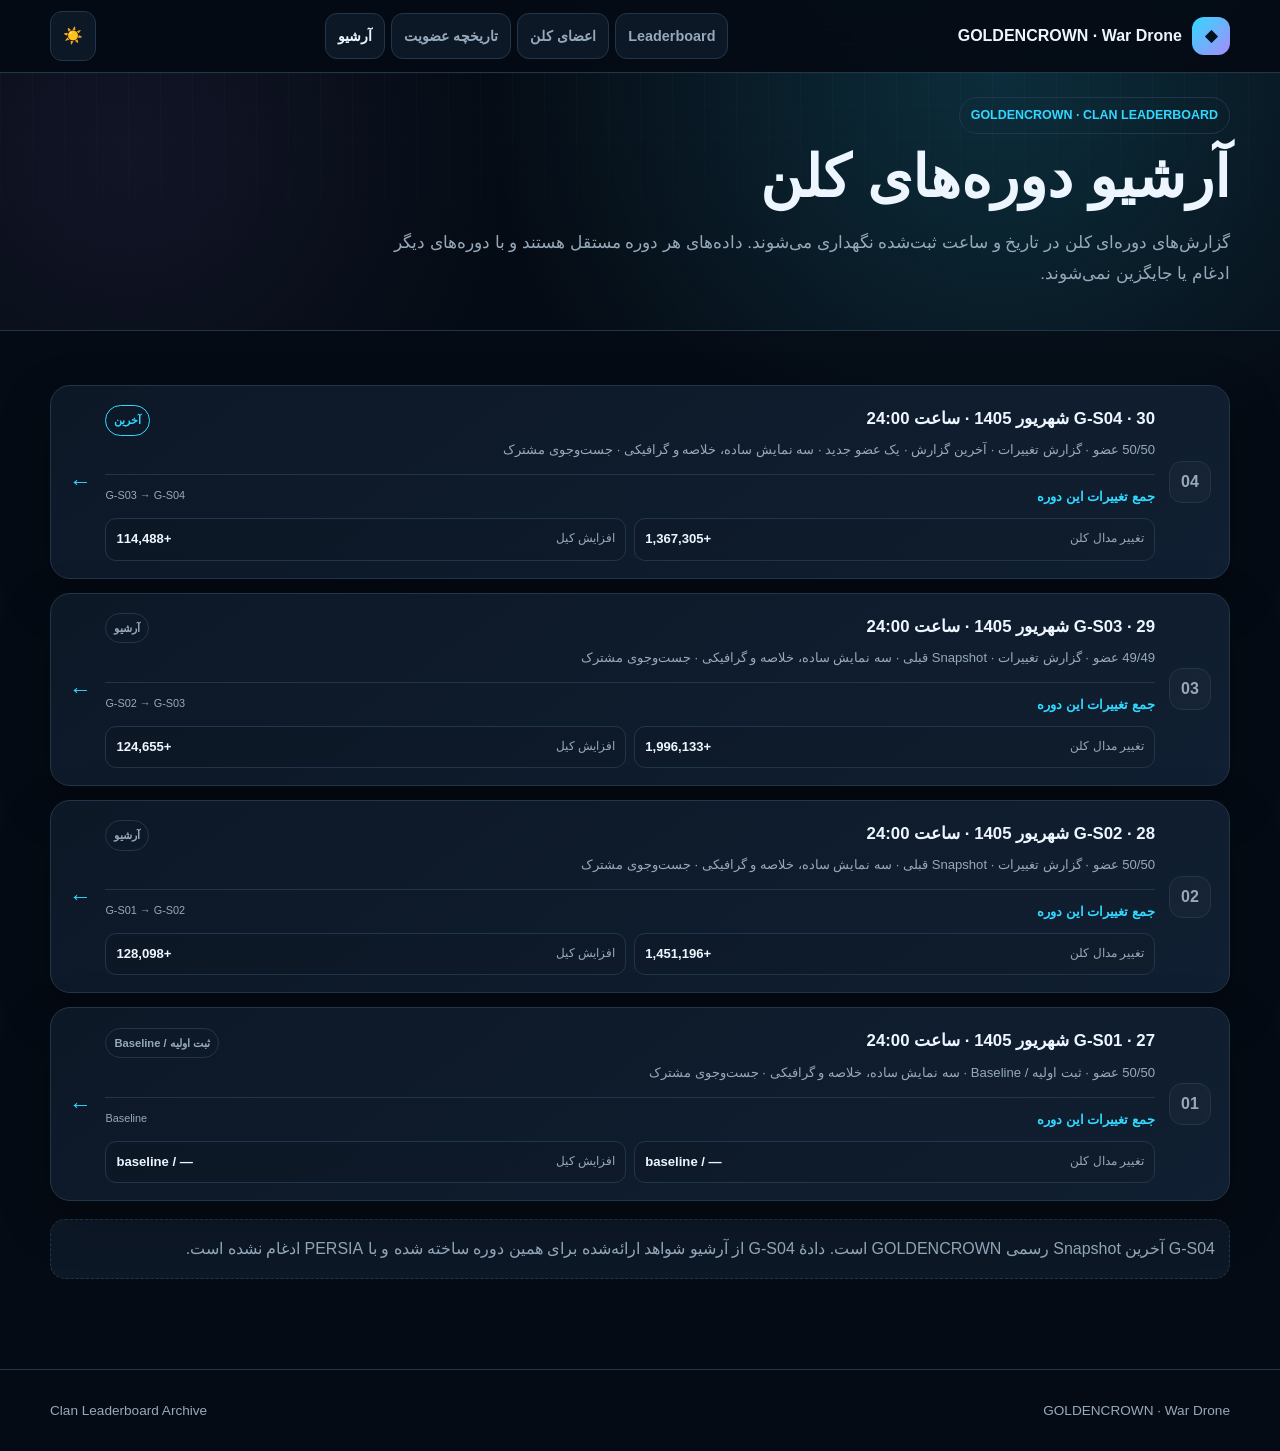
==== clan-leaderboard/archive.html @ f927ba44 "fix(golden): align archive terminology with PERSIA" ====
<!doctype html><html lang="fa" dir="rtl" data-theme="dark"><head><meta charset="utf-8"><meta name="viewport" content="width=device-width,initial-scale=1,viewport-fit=cover"><meta name="theme-color" content="#050b14"><title>GOLDENCROWN · Clan Leaderboard Archive</title><link rel="stylesheet" href="../assets/css/app.css"><link rel="stylesheet" href="../assets/css/site.css"><style>.archive{padding:34px 0 50px}.hero{padding:24px 0;border-bottom:1px solid var(--line)}.hero h1{font-size:clamp(2rem,6vw,3.6rem);margin:10px 0}.hero p{color:var(--muted);max-width:850px}.badge{display:inline-block;border:1px solid var(--line);border-radius:999px;padding:6px 11px;color:var(--cyan);font-size:.78rem;font-weight:900}.report-list{display:grid;gap:14px;margin-top:20px}.report{position:relative;display:grid;grid-template-columns:auto 1fr auto;gap:14px;align-items:center;overflow:hidden;text-decoration:none;color:var(--text);border:1px solid var(--line);border-radius:20px;padding:17px 18px;background:linear-gradient(145deg,var(--panel),var(--panel2));box-shadow:var(--shadow)}.report-index{display:grid;place-items:center;min-width:42px;height:42px;border-radius:13px;border:1px solid var(--line);background:rgba(255,255,255,.025);color:var(--muted);font-weight:900}.report-main{min-width:0}.report-heading{display:flex;align-items:center;justify-content:space-between;gap:10px}.report h2{font-size:1.05rem;margin:0 0 4px}.report p{margin:0;color:var(--muted);font-size:.82rem}.report-status{border:1px solid var(--line);border-radius:999px;padding:4px 8px;color:var(--muted);font-size:.7rem;font-weight:800}.report:first-child .report-status{color:var(--cyan);border-color:var(--cyan)}.report-aggregate{display:grid;grid-template-columns:1fr 1fr;gap:8px;margin-top:12px;padding-top:10px;border-top:1px solid var(--line)}.aggregate-heading{grid-column:1/-1;display:flex;justify-content:space-between;gap:8px}.aggregate-heading strong{color:var(--cyan);font-size:.84rem}.aggregate-heading span{color:var(--muted);font-size:.68rem}.aggregate-item{display:flex;justify-content:space-between;gap:10px;border:1px solid var(--line);border-radius:11px;padding:8px 10px;background:rgba(0,0,0,.08)}.aggregate-item span{color:var(--muted);font-size:.75rem}.aggregate-item b{font-size:.82rem}.arrow{font-size:1.4rem;color:var(--cyan)}.note{margin-top:18px;padding:14px;border:1px dashed var(--line);border-radius:15px;color:var(--muted);background:var(--panel)}@media(max-width:620px){.shell{width:min(94vw,620px)}.report{grid-template-columns:auto 1fr;gap:10px;padding:15px}.report-heading{display:block}.report-status{display:inline-block;margin-top:5px}.report-aggregate{grid-template-columns:1fr}.arrow{display:none}}</style></head><body><header class="topbar"><div class="shell"><a class="brand" href="../index.html"><span class="brand-mark">◆</span><span><b>GOLDENCROWN</b> · War Drone</span></a><nav class="nav"><a class="btn" href="index.html">Leaderboard</a><a class="btn" href="players.html">اعضای کلن</a><a class="btn" href="member-history.html">تاریخچه عضویت</a><a class="btn active" href="archive.html">آرشیو</a></nav><button class="theme-toggle" data-theme-toggle>☀️</button></div></header><main><section class="hero"><div class="shell"><span class="badge">GOLDENCROWN · CLAN LEADERBOARD</span><h1>آرشیو دوره‌های کلن</h1><p>گزارش‌های دوره‌ای کلن در تاریخ و ساعت ثبت‌شده نگهداری می‌شوند. داده‌های هر دوره مستقل هستند و با دوره‌های دیگر ادغام یا جایگزین نمی‌شوند.</p></div></section><section class="archive"><div class="shell"><div class="report-list"><a class="report" href="index.html?snapshot=G-S04&mode=simple" aria-label="G-S04 — 30 شهریور 1405 24:00"><span class="report-index" aria-hidden="true">04</span><div class="report-main"><div class="report-heading"><h2>G-S04 · 30 شهریور 1405 · ساعت 24:00</h2><span class="report-status">آخرین</span></div><p>50/50 عضو · گزارش تغییرات · آخرین گزارش · یک عضو جدید · سه نمایش ساده، خلاصه و گرافیکی · جست‌وجوی مشترک</p><div class="report-aggregate"><div class="aggregate-heading"><strong>جمع تغییرات این دوره</strong><span>G-S03 → G-S04</span></div><div class="aggregate-item"><span>تغییر مدال کلن</span><b>+1,367,305</b></div><div class="aggregate-item"><span>افزایش کیل</span><b>+114,488</b></div></div></div><span class="arrow" aria-hidden="true">←</span></a><a class="report" href="index.html?snapshot=G-S03&mode=simple" aria-label="G-S03 — 29 شهریور 1405 24:00"><span class="report-index" aria-hidden="true">03</span><div class="report-main"><div class="report-heading"><h2>G-S03 · 29 شهریور 1405 · ساعت 24:00</h2><span class="report-status">آرشیو</span></div><p>49/49 عضو · گزارش تغییرات · Snapshot قبلی · سه نمایش ساده، خلاصه و گرافیکی · جست‌وجوی مشترک</p><div class="report-aggregate"><div class="aggregate-heading"><strong>جمع تغییرات این دوره</strong><span>G-S02 → G-S03</span></div><div class="aggregate-item"><span>تغییر مدال کلن</span><b>+1,996,133</b></div><div class="aggregate-item"><span>افزایش کیل</span><b>+124,655</b></div></div></div><span class="arrow" aria-hidden="true">←</span></a><a class="report" href="index.html?snapshot=G-S02&mode=simple" aria-label="G-S02 — 28 شهریور 1405 24:00"><span class="report-index" aria-hidden="true">02</span><div class="report-main"><div class="report-heading"><h2>G-S02 · 28 شهریور 1405 · ساعت 24:00</h2><span class="report-status">آرشیو</span></div><p>50/50 عضو · گزارش تغییرات · Snapshot قبلی · سه نمایش ساده، خلاصه و گرافیکی · جست‌وجوی مشترک</p><div class="report-aggregate"><div class="aggregate-heading"><strong>جمع تغییرات این دوره</strong><span>G-S01 → G-S02</span></div><div class="aggregate-item"><span>تغییر مدال کلن</span><b>+1,451,196</b></div><div class="aggregate-item"><span>افزایش کیل</span><b>+128,098</b></div></div></div><span class="arrow" aria-hidden="true">←</span></a><a class="report" href="index.html?snapshot=G-S01&mode=simple" aria-label="G-S01 — 27 شهریور 1405 24:00"><span class="report-index" aria-hidden="true">01</span><div class="report-main"><div class="report-heading"><h2>G-S01 · 27 شهریور 1405 · ساعت 24:00</h2><span class="report-status">ثبت اولیه / Baseline</span></div><p>50/50 عضو · ثبت اولیه / Baseline · سه نمایش ساده، خلاصه و گرافیکی · جست‌وجوی مشترک</p><div class="report-aggregate"><div class="aggregate-heading"><strong>جمع تغییرات این دوره</strong><span>Baseline</span></div><div class="aggregate-item"><span>تغییر مدال کلن</span><b>— / baseline</b></div><div class="aggregate-item"><span>افزایش کیل</span><b>— / baseline</b></div></div></div><span class="arrow" aria-hidden="true">←</span></a></div><div class="note">G-S04 آخرین Snapshot رسمی GOLDENCROWN است. دادهٔ G-S04 از آرشیو شواهد ارائه‌شده برای همین دوره ساخته شده و با PERSIA ادغام نشده است.</div></div></section></main><footer class="footer"><div class="shell"><span>GOLDENCROWN · War Drone</span><span>Clan Leaderboard Archive</span></div></footer><script src="../assets/js/app.js"></script></body></html>
---- assets/css/app.css ----
:root{--bg:#050b14;--bg2:#071321;--panel:#0b1929;--panel2:#0f2237;--text:#f4f8fc;--muted:#91a8be;--line:#25425f;--cyan:#31d8ff;--cyan2:#0fa4ce;--gold:#ffc95a;--red:#ff6872;--green:#55dca2;--violet:#9e8cff;--shadow:0 18px 55px rgba(0,0,0,.28);--radius:22px;--radius-sm:14px}html[data-theme="light"]{--bg:#f4f7fb;--bg2:#edf3f8;--panel:#fff;--panel2:#f0f5fa;--text:#13253a;--muted:#60778d;--line:#d4e1ec;--cyan:#007fa8;--cyan2:#006a8d;--gold:#9a6a00;--red:#c73f4d;--green:#157553;--violet:#6951b9;--shadow:0 14px 35px rgba(31,52,73,.11)}*{box-sizing:border-box}html{scroll-behavior:smooth}body{margin:0;background:linear-gradient(180deg,var(--bg),var(--bg2));color:var(--text);font-family:Tahoma,"Segoe UI",Arial,sans-serif;line-height:1.8;min-height:100vh}button,input,select{font:inherit}.shell{width:min(1220px,92vw);margin-inline:auto}.hero{position:relative;overflow:hidden;padding:30px 0 42px;border-bottom:1px solid var(--line);background:radial-gradient(circle at 78% 0%,rgba(49,216,255,.17),transparent 32rem),radial-gradient(circle at 10% 30%,rgba(158,140,255,.08),transparent 24rem),var(--bg)}.hero::after{content:"";position:absolute;inset:0;pointer-events:none;background:linear-gradient(90deg,rgba(255,255,255,.018) 1px,transparent 1px),linear-gradient(rgba(255,255,255,.014) 1px,transparent 1px);background-size:32px 32px;mask-image:linear-gradient(to bottom,#000,transparent)}.topbar,.hero-grid,.nav,.finder-heading,.range-note,footer .shell{display:flex;align-items:center;justify-content:space-between;gap:16px}.topbar{position:relative;z-index:2}.identity{display:flex;align-items:center;gap:10px;font-size:.82rem;color:var(--muted)}.identity strong{font-size:1.15rem;color:var(--cyan);letter-spacing:.06em}.shield{display:grid;place-items:center;width:30px;height:30px;border-radius:9px;background:linear-gradient(135deg,var(--cyan),var(--violet));color:#00111b}.icon-button{border:1px solid var(--line);background:rgba(255,255,255,.04);color:var(--text);width:44px;height:44px;border-radius:50%;cursor:pointer}.hero-grid{position:relative;z-index:2;align-items:end;margin-top:30px}.hero-grid>div{max-width:760px}.kicker{display:inline-block;color:var(--cyan);font-weight:800;font-size:.78rem;letter-spacing:.04em}.hero h1{font-size:clamp(2.5rem,7vw,5.4rem);line-height:1.06;margin:8px 0 14px}.hero h1 span{color:var(--cyan)}.hero-text{font-size:1.05rem;color:var(--muted);max-width:760px}.hero-actions{display:flex;gap:10px;flex-wrap:wrap;margin-top:22px}.hero-actions a{text-decoration:none;padding:11px 16px;border-radius:13px;font-weight:800}.primary{background:linear-gradient(135deg,var(--cyan),#54f0c2);color:#00111b}.secondary{border:1px solid var(--line);background:rgba(255,255,255,.04)}.hero-panel{width:min(360px,100%);padding:18px;border:1px solid var(--line);border-radius:var(--radius);background:linear-gradient(180deg,rgba(15,34,55,.86),rgba(8,23,39,.88));box-shadow:var(--shadow);backdrop-filter:blur(10px)}html[data-theme="light"] .hero-panel{background:rgba(255,255,255,.88)}.hero-panel>div{display:flex;justify-content:space-between;gap:12px;padding:7px 0;border-bottom:1px dashed var(--line)}.hero-panel span,.hero-panel p{color:var(--muted);font-size:.82rem}.hero-panel p{margin:12px 0 0}.nav-wrap{position:sticky;top:0;z-index:50;border-bottom:1px solid var(--line);background:color-mix(in srgb,var(--bg) 88%,transparent);backdrop-filter:blur(16px)}.nav{justify-content:flex-start;overflow:auto;padding:9px 0}.nav a{text-decoration:none;color:var(--muted);white-space:nowrap;padding:4px 7px}.nav a:hover{color:var(--cyan)}.section{padding:42px 0}.section-title span{color:var(--cyan);font-size:.8rem;font-weight:800}.section-title h2,.finder-heading h2,.method-grid h2{font-size:clamp(1.7rem,4vw,2.4rem);line-height:1.25;margin:4px 0 18px}.section-lead{color:var(--muted);max-width:850px}.strategy-grid{display:grid;grid-template-columns:repeat(4,1fr);gap:13px}.strategy-card{border:1px solid var(--line);background:linear-gradient(180deg,var(--panel),var(--panel2));border-radius:var(--radius);padding:17px;box-shadow:var(--shadow);min-height:190px}.strategy-card h3{margin:5px 0}.strategy-card p{margin:0;color:var(--muted);font-size:.9rem}.strategy-icon{font-size:1.45rem}.strategy-card.cash{border-top:2px solid var(--gold)}.strategy-card.clan{border-top:2px solid var(--cyan)}.strategy-card.kills{border-top:2px solid var(--red)}.strategy-card.danger{border-top:2px solid var(--violet)}.finder-section{padding-top:20px}.finder-panel{border:1px solid var(--line);border-radius:28px;padding:22px;background:linear-gradient(180deg,var(--panel),color-mix(in srgb,var(--panel2) 80%,var(--bg)));box-shadow:var(--shadow)}.finder-heading{align-items:flex-start}.finder-heading h2{margin-bottom:4px}.finder-heading p{margin:0;color:var(--muted);font-size:.9rem}.result-count{flex:0 0 auto;border:1px solid var(--line);border-radius:999px;padding:7px 12px;color:var(--cyan);font-weight:800;font-size:.84rem}.goal-filters,.hard-filters{display:flex;gap:8px;flex-wrap:wrap;margin-top:18px}.goal,.toggle{border:1px solid var(--line);background:var(--panel2);color:var(--text);border-radius:999px;padding:9px 13px;cursor:pointer;transition:.18s}.goal:hover,.toggle:hover{transform:translateY(-1px);border-color:color-mix(in srgb,var(--cyan) 60%,var(--line))}.goal.active{background:linear-gradient(135deg,color-mix(in srgb,var(--cyan) 22%,var(--panel2)),color-mix(in srgb,var(--violet) 12%,var(--panel2)));border-color:var(--cyan)}.toggle.active{border-color:var(--gold);color:var(--gold)}.controls-grid{display:grid;grid-template-columns:.65fr .65fr 1.8fr 1.2fr;gap:10px;margin-top:17px}.control{display:grid;gap:6px;color:var(--muted);font-size:.82rem}.control input,.control select{width:100%;height:47px;border:1px solid var(--line);border-radius:12px;background:var(--bg2);color:var(--text);padding:0 12px;outline:none}.range-note{margin-top:14px;padding-top:14px;border-top:1px dashed var(--line);color:var(--muted);font-size:.85rem}.range-note button{border:0;background:transparent;color:var(--cyan);font-weight:800;cursor:pointer}.stage-grid{display:grid;grid-template-columns:repeat(2,minmax(0,1fr));gap:15px;margin-top:16px}.stage-card{position:relative;overflow:hidden;border:1px solid var(--line);border-radius:24px;padding:18px;background:linear-gradient(180deg,var(--panel),var(--panel2));box-shadow:var(--shadow)}.stage-watermark{position:absolute;left:15px;top:7px;font-size:clamp(4.5rem,9vw,7.2rem);font-weight:900;line-height:1;color:rgba(49,216,255,.12);letter-spacing:-.08em;pointer-events:none}.stage-card-head{position:relative;display:flex;justify-content:space-between;gap:12px;align-items:flex-start;padding-left:95px;min-height:74px}.stage-card-head .stage-label{color:var(--cyan);font-size:.72rem;font-weight:900}.stage-card h3{font-size:1.38rem;margin:2px 0}.tags{display:flex;justify-content:flex-end;gap:5px;flex-wrap:wrap}.tag{font-size:.68rem;padding:3px 7px;border-radius:999px;border:1px solid var(--line);color:var(--muted)}.tag.hot{color:var(--gold)}.tag.danger{color:var(--red)}.score-grid{display:grid;grid-template-columns:repeat(3,1fr);gap:8px;margin-top:11px}.score{border:1px solid var(--line);border-radius:13px;padding:9px;background:rgba(255,255,255,.025)}.score span,.score small{display:block;color:var(--muted);font-size:.72rem}.score b{display:block;color:var(--gold);font-size:.91rem;margin:2px 0}.intel{display:grid;gap:7px;margin-top:11px}.intel-row{padding:9px 10px;border-right:3px solid var(--cyan);border-radius:9px;background:rgba(49,216,255,.035);font-size:.84rem}.intel-row b{color:var(--cyan)}.video-box{display:grid;grid-template-columns:145px 1fr;gap:11px;align-items:center;margin-top:13px;padding-top:13px;border-top:1px dashed var(--line)}.video-thumb{position:relative}.video-thumb img{display:block;width:100%;aspect-ratio:16/9;object-fit:cover;border-radius:11px;background:#09111b}.youtube-mark{display:inline-grid;place-items:center;width:42px;height:29px;border-radius:8px;background:#ff0033}.youtube-mark span{width:0;height:0;border-top:6px solid transparent;border-bottom:6px solid transparent;border-left:10px solid #fff}.video-thumb .youtube-mark{position:absolute;inset:50% auto auto 50%;transform:translate(-50%,-50%)}.video-link{display:inline-flex;align-items:center;gap:7px;margin-top:7px;padding:7px 10px;border-radius:9px;background:#ff0033;color:white;text-decoration:none;font-weight:800;font-size:.78rem}.special-links{display:flex;gap:7px;flex-wrap:wrap;margin-top:8px}.special-links a{font-size:.72rem;color:var(--cyan);text-decoration:none}.rank-reason{margin-top:10px;color:var(--muted);font-size:.76rem}.empty-state{text-align:center;padding:40px 15px;color:var(--muted)}.academy-section{border-top:1px solid var(--line);background:radial-gradient(circle at 15% 15%,rgba(255,201,90,.06),transparent 28rem)}.academy-grid{display:grid;grid-template-columns:repeat(2,minmax(0,1fr));gap:14px}.lesson{position:relative;border:1px solid var(--line);border-radius:22px;padding:20px;background:linear-gradient(180deg,var(--panel),var(--panel2));box-shadow:var(--shadow);overflow:hidden}.lesson.featured{border-color:color-mix(in srgb,var(--gold) 45%,var(--line))}.lesson-no{position:absolute;left:14px;top:4px;font-size:3.6rem;font-weight:900;line-height:1;color:rgba(49,216,255,.09)}.lesson h3{margin:0 0 8px;font-size:1.25rem}.lesson p{margin:6px 0;color:var(--muted)}.lesson ul{color:var(--muted);padding-right:20px}.tip{border-right:3px solid var(--gold);padding:7px 10px;background:rgba(255,201,90,.05);border-radius:8px}.mini-stats{display:flex;gap:8px;flex-wrap:wrap;margin:12px 0}.mini-stats>*{border:1px solid var(--line);border-radius:999px;padding:5px 9px;font-size:.78rem}.cards-section{border-top:1px solid var(--line)}.card-grid{display:grid;grid-template-columns:repeat(3,minmax(0,1fr));gap:12px;margin-top:18px}.card-intel{border:1px solid var(--line);border-radius:20px;padding:16px;background:linear-gradient(180deg,var(--panel),var(--panel2));box-shadow:var(--shadow)}.card-top{display:flex;justify-content:space-between;gap:8px;color:var(--muted);font-size:.7rem}.card-top b{color:var(--violet)}.card-intel h3{margin:7px 0 5px}.card-intel p{color:var(--muted);font-size:.86rem}.card-intel dl{margin:12px 0 0;display:grid;gap:7px}.card-intel dl div{border-top:1px dashed var(--line);padding-top:6px}.card-intel dt{color:var(--cyan);font-size:.7rem;font-weight:800}.card-intel dd{margin:0;color:var(--muted);font-size:.78rem}.video-note{display:flex;align-items:center;gap:14px;border:1px solid var(--line);border-radius:var(--radius);background:var(--panel);padding:17px}.video-note p{margin:0;color:var(--muted)}.method-section{border-top:1px solid var(--line);background:rgba(0,0,0,.08)}.method-grid{display:grid;grid-template-columns:1.5fr .8fr;gap:18px;align-items:center}.method-grid p{color:var(--muted)}.legend-card{display:grid;gap:7px;border:1px solid var(--line);border-radius:var(--radius);background:var(--panel);padding:16px}.legend-card>div{display:flex;justify-content:space-between;gap:12px;padding:6px 0;border-bottom:1px dashed var(--line)}.legend-card b{color:var(--gold)}.legend-card span{color:var(--muted)}footer{border-top:1px solid var(--line);padding:25px 0 42px;color:var(--muted);font-size:.82rem}footer .shell{flex-wrap:wrap}@media(max-width:980px){.strategy-grid{grid-template-columns:1fr 1fr}.controls-grid{grid-template-columns:1fr 1fr}.search-control{grid-column:span 2}.stage-grid{grid-template-columns:1fr}.card-grid{grid-template-columns:1fr 1fr}.hero-grid{align-items:stretch}.hero-panel{width:330px}.method-grid{grid-template-columns:1fr}}@media(max-width:720px){.shell{width:min(94vw,620px)}.hero{padding-top:20px}.identity>span:last-child{display:none}.hero-grid{display:grid;grid-template-columns:1fr}.hero-panel{width:100%}.strategy-grid,.academy-grid,.card-grid{grid-template-columns:1fr}.finder-panel{padding:15px}.finder-heading{display:grid}.goal-filters .goal,.hard-filters .toggle{flex:1 1 43%}.controls-grid{grid-template-columns:1fr 1fr}.search-control{grid-column:1/-1}.control:last-child{grid-column:1/-1}.stage-card{padding:14px}.stage-watermark{font-size:5.5rem}.stage-card-head{padding-left:83px}.score-grid{grid-template-columns:1fr 1fr}.video-box{grid-template-columns:112px 1fr}.nav{gap:7px}.section{padding:32px 0}}@media(max-width:430px){.goal-filters .goal,.hard-filters .toggle{flex:1 1 100%}.controls-grid{grid-template-columns:1fr}.search-control,.control:last-child{grid-column:auto}.score-grid{grid-template-columns:1fr}.video-box{grid-template-columns:1fr}.video-thumb{max-width:230px}.stage-card-head{min-height:86px}.stage-watermark{font-size:5rem}.hero h1{font-size:2.65rem}}
---- assets/css/site.css ----
:root{--bg:#050b14;--bg2:#091321;--panel:#0d1827;--panel2:#101f31;--text:#edf6ff;--muted:#96a9bb;--line:#21364a;--cyan:#31d8ff;--violet:#a78bfa;--gold:#ffc95a;--green:#55dca2;--danger:#ff7d89;--shadow:0 18px 50px rgba(0,0,0,.25);--radius:22px}html[data-theme="light"]{--bg:#f4f7fb;--bg2:#eaf0f7;--panel:#ffffff;--panel2:#f7f9fc;--text:#152235;--muted:#5f6f82;--line:#d5dfeb;--cyan:#007eaa;--violet:#6d47c7;--gold:#9b6500;--green:#147a55;--danger:#b53846;--shadow:0 14px 40px rgba(38,57,77,.10)}*{box-sizing:border-box}html{scroll-behavior:smooth}body{margin:0;background:radial-gradient(circle at 80% -10%,rgba(49,216,255,.11),transparent 32%),var(--bg);color:var(--text);font-family:Tahoma,Arial,sans-serif;line-height:1.85}html[data-theme="light"] body{background:radial-gradient(circle at 80% -10%,rgba(0,126,170,.10),transparent 34%),linear-gradient(180deg,#f9fbfd 0,var(--bg) 42%,var(--bg2) 100%)}.shell{width:min(1180px,calc(100% - 32px));margin:auto}.topbar{position:sticky;top:0;z-index:50;background:color-mix(in srgb,var(--bg) 88%,transparent);backdrop-filter:blur(18px);border-bottom:1px solid var(--line)}.topbar .shell{display:flex;align-items:center;justify-content:space-between;min-height:72px;gap:20px}.brand{display:flex;align-items:center;gap:10px;text-decoration:none;color:var(--text);font-weight:900;white-space:nowrap}.brand-mark{display:grid;place-items:center;width:38px;height:38px;border-radius:12px;background:linear-gradient(135deg,var(--cyan),var(--violet));color:#00131d}.main-nav,.topbar .nav{display:flex;gap:6px;flex-wrap:wrap;align-items:center}.main-nav a,.topbar .nav a{color:var(--muted);text-decoration:none;padding:9px 12px;border-radius:12px;font-size:.9rem;white-space:nowrap}.main-nav a:hover,.main-nav a.active,.topbar .nav a:hover,.topbar .nav a.active{color:var(--text);background:var(--panel)}.topbar .theme-toggle{border:1px solid var(--line);background:var(--panel);color:var(--text);border-radius:12px;padding:9px 12px;cursor:pointer;flex:none}.theme-toggle{border:1px solid var(--line);background:var(--panel);color:var(--text);border-radius:12px;padding:9px 12px;cursor:pointer;flex:none}.hero{padding:74px 0 48px}.hero-grid{display:grid;grid-template-columns:1.35fr .65fr;gap:24px;align-items:center}.kicker{color:var(--cyan);font-weight:900;font-size:.78rem;letter-spacing:.02em}.hero h1{font-size:clamp(2.1rem,6vw,4.4rem);line-height:1.15;margin:8px 0 14px}.hero p{color:var(--muted);font-size:1.05rem;max-width:820px}.hero-card,.panel,.feature-card,.guide-card,.stage-intro,.planner,.arsenal-card{background:linear-gradient(145deg,var(--panel),var(--panel2));border:1px solid var(--line);border-radius:var(--radius);box-shadow:var(--shadow)}.hero-card{padding:22px}.hero-card strong{font-size:1.2rem}.hero-card p{font-size:.88rem;margin-bottom:0}.hero-actions{display:flex;gap:10px;flex-wrap:wrap;margin-top:20px}.btn{display:inline-flex;align-items:center;justify-content:center;text-decoration:none;border-radius:13px;padding:11px 16px;font-weight:900;border:1px solid var(--line);color:var(--text);background:var(--panel);cursor:pointer}.btn.small{padding:8px 11px;font-size:.78rem}.btn.primary{background:linear-gradient(135deg,var(--cyan),#59b5ff);color:#00131d;border:none}.section{padding:52px 0}.section-head{margin-bottom:22px}.section-head.compact-head{margin-bottom:14px}.section-head h2{font-size:clamp(1.6rem,4vw,2.5rem);margin:3px 0}.section-head p{color:var(--muted);max-width:850px}.quick-grid{display:grid;grid-template-columns:repeat(3,1fr);gap:14px}.feature-card{padding:20px;text-decoration:none;color:var(--text);transition:.18s transform}.feature-card:hover{transform:translateY(-3px)}.feature-card .icon{font-size:1.7rem}.feature-card h3{margin:7px 0}.feature-card p{margin:0;color:var(--muted);font-size:.9rem}.current-stage{display:grid;grid-template-columns:1fr auto;gap:18px;align-items:end;padding:22px}.current-stage label{display:block;color:var(--muted);font-size:.82rem}.current-stage input{width:100%;margin-top:7px;border:1px solid var(--line);background:var(--bg2);color:var(--text);padding:12px 14px;border-radius:13px;font-size:1rem}.stage-status{margin-top:12px;color:var(--muted)}.guide-list{display:grid;gap:22px}.guide-card{padding:24px}.guide-card h2{margin:0 0 8px;font-size:1.7rem}.guide-card h3{margin:22px 0 7px}.guide-card p{color:var(--muted)}.step{display:grid;grid-template-columns:34px 1fr;gap:10px;align-items:start;margin:10px 0}.step b{display:grid;place-items:center;width:30px;height:30px;border-radius:10px;background:color-mix(in srgb,var(--cyan) 18%,var(--panel));color:var(--cyan)}.shot-row{display:grid;grid-template-columns:repeat(2,1fr);gap:12px;margin:16px 0}.shot{margin:0;border:1px solid var(--line);border-radius:16px;overflow:hidden;background:var(--bg2)}.shot img{display:block;width:100%;height:auto;max-height:390px;object-fit:contain}.shot figcaption{padding:8px 10px;color:var(--muted);font-size:.76rem;border-top:1px solid var(--line)}.callout{border-right:4px solid var(--green);background:color-mix(in srgb,var(--green) 7%,var(--panel));padding:12px 14px;border-radius:12px;color:var(--muted)}.callout.warn{border-color:var(--gold);background:color-mix(in srgb,var(--gold) 7%,var(--panel))}.planner{padding:22px}.planner-grid{display:grid;grid-template-columns:220px 1fr;gap:18px}.planner input{width:100%;padding:11px;border-radius:12px;border:1px solid var(--line);background:var(--bg2);color:var(--text)}.recommendations{display:grid;grid-template-columns:repeat(3,1fr);gap:10px}.recommendation{display:block;text-decoration:none;color:var(--text);border:1px solid var(--line);border-radius:14px;padding:12px;background:var(--panel2);transition:.18s transform,.18s border-color}.recommendation:hover{transform:translateY(-2px);border-color:color-mix(in srgb,var(--cyan) 45%,var(--line))}.recommendation b{display:block;color:var(--cyan);font-size:1.05rem}.recommendation span{display:block;color:var(--muted);font-size:.8rem;margin-top:4px}.personal-panel{padding:24px}.home-rec{min-height:118px}.stage-intro{padding:24px;margin-bottom:20px}.stage-intro .example{margin-top:12px;border:1px solid var(--line);border-radius:14px;padding:12px;color:var(--muted);background:var(--panel2)}.personal-hint{display:flex;align-items:center;justify-content:space-between;gap:12px;margin-top:12px;padding:11px 12px;border:1px dashed color-mix(in srgb,var(--cyan) 45%,var(--line));border-radius:14px;color:var(--muted);background:color-mix(in srgb,var(--cyan) 4%,var(--panel))}.arsenal-grid,.card-grid{display:grid;grid-template-columns:repeat(3,1fr);gap:14px}.arsenal-card{padding:18px}.arsenal-card h3{margin:5px 0}.arsenal-card p{color:var(--muted);font-size:.9rem}.footer{margin-top:40px;border-top:1px solid var(--line);padding:28px 0;color:var(--muted);font-size:.85rem}.footer .shell{display:flex;justify-content:space-between;gap:14px;flex-wrap:wrap}.page-title{padding:46px 0 18px}.page-title h1{font-size:clamp(2rem,5vw,3.4rem);margin:4px 0}.page-title p{color:var(--muted);max-width:900px}.anchor-nav{display:flex;gap:8px;flex-wrap:wrap;margin-top:14px}.anchor-nav a{text-decoration:none;color:var(--muted);border:1px solid var(--line);padding:7px 10px;border-radius:999px;font-size:.78rem}.mini-stat{display:flex;gap:14px;flex-wrap:wrap}.mini-stat span{border:1px solid var(--line);background:var(--panel2);padding:7px 10px;border-radius:999px;color:var(--muted);font-size:.78rem}@media(max-width:900px){.hero-grid,.planner-grid{grid-template-columns:1fr}.quick-grid,.arsenal-grid,.card-grid{grid-template-columns:1fr 1fr}.topbar .shell{gap:10px}.main-nav,.topbar .nav{order:3;flex-basis:100%;flex-wrap:nowrap;overflow-x:auto;scrollbar-width:none;padding-bottom:8px}.main-nav::-webkit-scrollbar,.topbar .nav::-webkit-scrollbar{display:none}.topbar .shell{flex-wrap:wrap}.brand{order:1}.theme-toggle{order:2}.topbar .shell{padding-top:8px}}@media(max-width:620px){.shell{width:min(100% - 22px,1180px)}.hero{padding-top:44px}.quick-grid,.arsenal-grid,.card-grid,.recommendations,.shot-row{grid-template-columns:1fr}.current-stage{grid-template-columns:1fr}.guide-card{padding:17px}.topbar .shell{min-height:62px}.hero h1{font-size:2.35rem}.page-title{padding-top:32px}.shot img{max-height:330px}.personal-hint{align-items:stretch;flex-direction:column}.main-nav a,.topbar .nav a{font-size:.82rem;padding:7px 10px}}
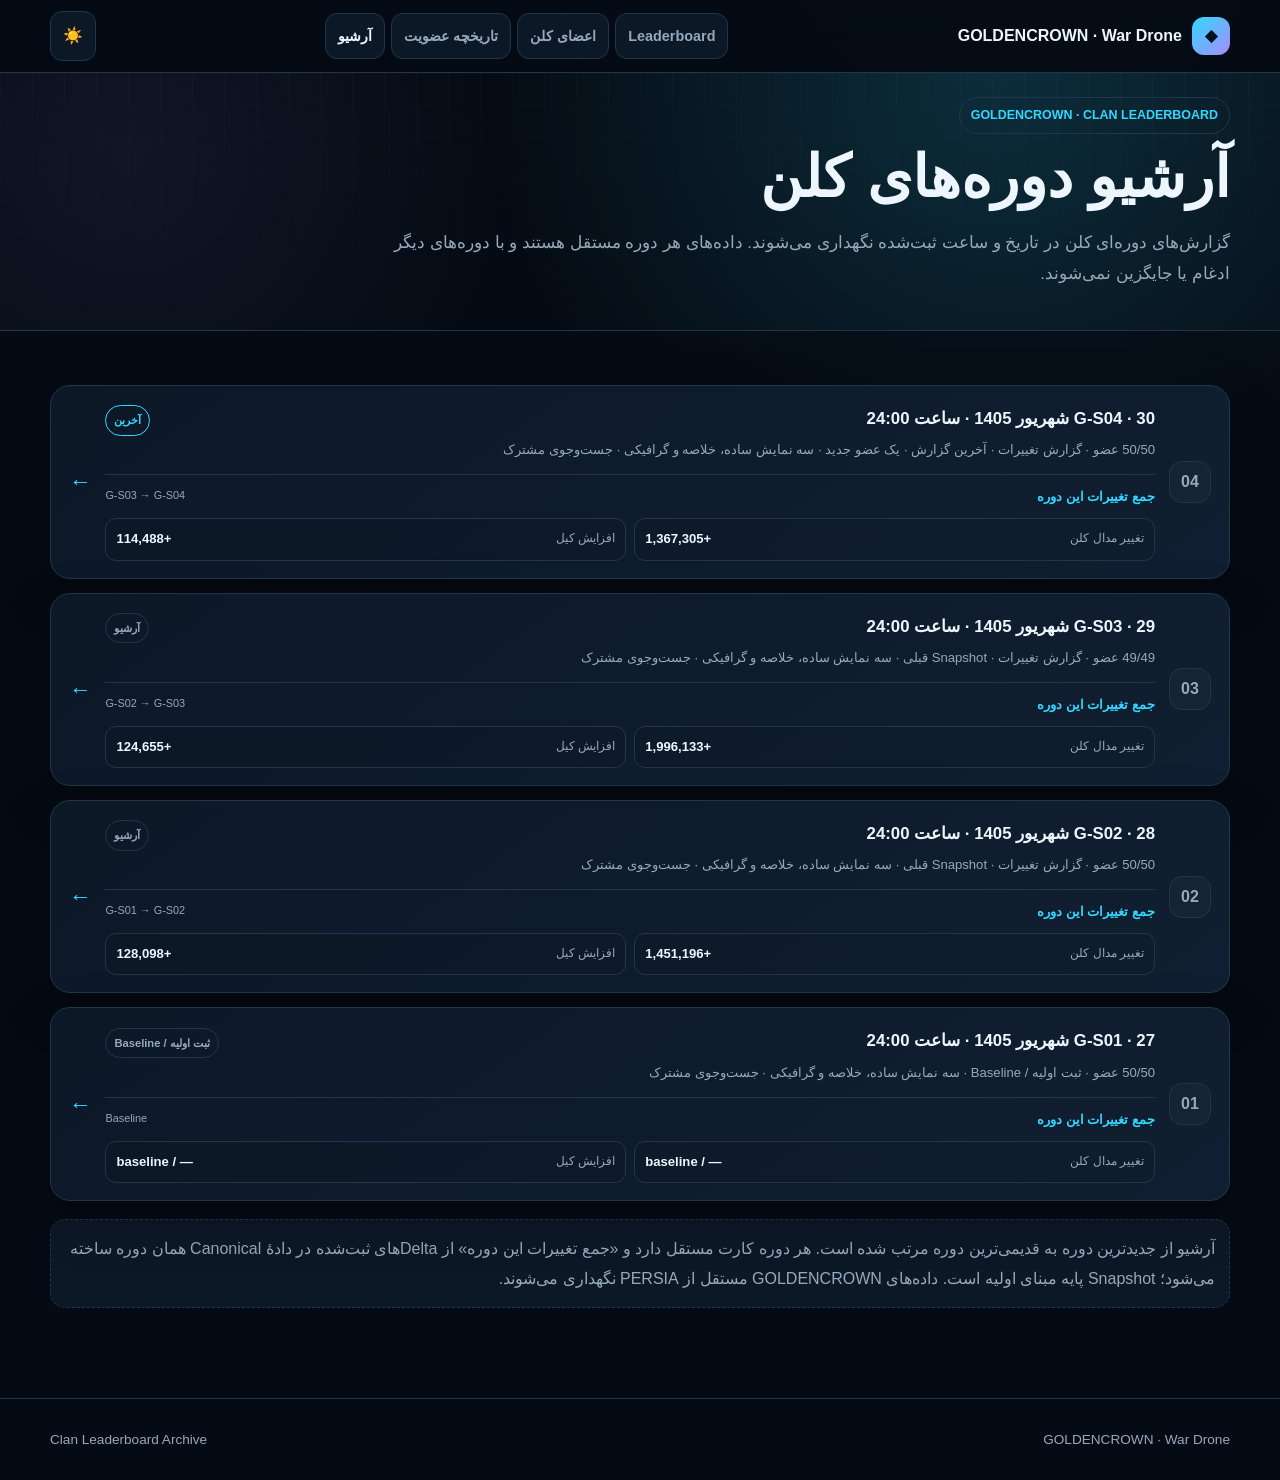
==== commit c4184a4a: "fix(golden): align archive note terminology" ====
--- a/clan-leaderboard/archive.html
+++ b/clan-leaderboard/archive.html
@@ -1 +1 @@
-<!doctype html><html lang="fa" dir="rtl" data-theme="dark"><head><meta charset="utf-8"><meta name="viewport" content="width=device-width,initial-scale=1,viewport-fit=cover"><meta name="theme-color" content="#050b14"><title>GOLDENCROWN · Clan Leaderboard Archive</title><link rel="stylesheet" href="../assets/css/app.css"><link rel="stylesheet" href="../assets/css/site.css"><style>.archive{padding:34px 0 50px}.hero{padding:24px 0;border-bottom:1px solid var(--line)}.hero h1{font-size:clamp(2rem,6vw,3.6rem);margin:10px 0}.hero p{color:var(--muted);max-width:850px}.badge{display:inline-block;border:1px solid var(--line);border-radius:999px;padding:6px 11px;color:var(--cyan);font-size:.78rem;font-weight:900}.report-list{display:grid;gap:14px;margin-top:20px}.report{position:relative;display:grid;grid-template-columns:auto 1fr auto;gap:14px;align-items:center;overflow:hidden;text-decoration:none;color:var(--text);border:1px solid var(--line);border-radius:20px;padding:17px 18px;background:linear-gradient(145deg,var(--panel),var(--panel2));box-shadow:var(--shadow)}.report-index{display:grid;place-items:center;min-width:42px;height:42px;border-radius:13px;border:1px solid var(--line);background:rgba(255,255,255,.025);color:var(--muted);font-weight:900}.report-main{min-width:0}.report-heading{display:flex;align-items:center;justify-content:space-between;gap:10px}.report h2{font-size:1.05rem;margin:0 0 4px}.report p{margin:0;color:var(--muted);font-size:.82rem}.report-status{border:1px solid var(--line);border-radius:999px;padding:4px 8px;color:var(--muted);font-size:.7rem;font-weight:800}.report:first-child .report-status{color:var(--cyan);border-color:var(--cyan)}.report-aggregate{display:grid;grid-template-columns:1fr 1fr;gap:8px;margin-top:12px;padding-top:10px;border-top:1px solid var(--line)}.aggregate-heading{grid-column:1/-1;display:flex;justify-content:space-between;gap:8px}.aggregate-heading strong{color:var(--cyan);font-size:.84rem}.aggregate-heading span{color:var(--muted);font-size:.68rem}.aggregate-item{display:flex;justify-content:space-between;gap:10px;border:1px solid var(--line);border-radius:11px;padding:8px 10px;background:rgba(0,0,0,.08)}.aggregate-item span{color:var(--muted);font-size:.75rem}.aggregate-item b{font-size:.82rem}.arrow{font-size:1.4rem;color:var(--cyan)}.note{margin-top:18px;padding:14px;border:1px dashed var(--line);border-radius:15px;color:var(--muted);background:var(--panel)}@media(max-width:620px){.shell{width:min(94vw,620px)}.report{grid-template-columns:auto 1fr;gap:10px;padding:15px}.report-heading{display:block}.report-status{display:inline-block;margin-top:5px}.report-aggregate{grid-template-columns:1fr}.arrow{display:none}}</style></head><body><header class="topbar"><div class="shell"><a class="brand" href="../index.html"><span class="brand-mark">◆</span><span><b>GOLDENCROWN</b> · War Drone</span></a><nav class="nav"><a class="btn" href="index.html">Leaderboard</a><a class="btn" href="players.html">اعضای کلن</a><a class="btn" href="member-history.html">تاریخچه عضویت</a><a class="btn active" href="archive.html">آرشیو</a></nav><button class="theme-toggle" data-theme-toggle>☀️</button></div></header><main><section class="hero"><div class="shell"><span class="badge">GOLDENCROWN · CLAN LEADERBOARD</span><h1>آرشیو دوره‌های کلن</h1><p>گزارش‌های دوره‌ای کلن در تاریخ و ساعت ثبت‌شده نگهداری می‌شوند. داده‌های هر دوره مستقل هستند و با دوره‌های دیگر ادغام یا جایگزین نمی‌شوند.</p></div></section><section class="archive"><div class="shell"><div class="report-list"><a class="report" href="index.html?snapshot=G-S04&mode=simple" aria-label="G-S04 — 30 شهریور 1405 24:00"><span class="report-index" aria-hidden="true">04</span><div class="report-main"><div class="report-heading"><h2>G-S04 · 30 شهریور 1405 · ساعت 24:00</h2><span class="report-status">آخرین</span></div><p>50/50 عضو · گزارش تغییرات · آخرین گزارش · یک عضو جدید · سه نمایش ساده، خلاصه و گرافیکی · جست‌وجوی مشترک</p><div class="report-aggregate"><div class="aggregate-heading"><strong>جمع تغییرات این دوره</strong><span>G-S03 → G-S04</span></div><div class="aggregate-item"><span>تغییر مدال کلن</span><b>+1,367,305</b></div><div class="aggregate-item"><span>افزایش کیل</span><b>+114,488</b></div></div></div><span class="arrow" aria-hidden="true">←</span></a><a class="report" href="index.html?snapshot=G-S03&mode=simple" aria-label="G-S03 — 29 شهریور 1405 24:00"><span class="report-index" aria-hidden="true">03</span><div class="report-main"><div class="report-heading"><h2>G-S03 · 29 شهریور 1405 · ساعت 24:00</h2><span class="report-status">آرشیو</span></div><p>49/49 عضو · گزارش تغییرات · Snapshot قبلی · سه نمایش ساده، خلاصه و گرافیکی · جست‌وجوی مشترک</p><div class="report-aggregate"><div class="aggregate-heading"><strong>جمع تغییرات این دوره</strong><span>G-S02 → G-S03</span></div><div class="aggregate-item"><span>تغییر مدال کلن</span><b>+1,996,133</b></div><div class="aggregate-item"><span>افزایش کیل</span><b>+124,655</b></div></div></div><span class="arrow" aria-hidden="true">←</span></a><a class="report" href="index.html?snapshot=G-S02&mode=simple" aria-label="G-S02 — 28 شهریور 1405 24:00"><span class="report-index" aria-hidden="true">02</span><div class="report-main"><div class="report-heading"><h2>G-S02 · 28 شهریور 1405 · ساعت 24:00</h2><span class="report-status">آرشیو</span></div><p>50/50 عضو · گزارش تغییرات · Snapshot قبلی · سه نمایش ساده، خلاصه و گرافیکی · جست‌وجوی مشترک</p><div class="report-aggregate"><div class="aggregate-heading"><strong>جمع تغییرات این دوره</strong><span>G-S01 → G-S02</span></div><div class="aggregate-item"><span>تغییر مدال کلن</span><b>+1,451,196</b></div><div class="aggregate-item"><span>افزایش کیل</span><b>+128,098</b></div></div></div><span class="arrow" aria-hidden="true">←</span></a><a class="report" href="index.html?snapshot=G-S01&mode=simple" aria-label="G-S01 — 27 شهریور 1405 24:00"><span class="report-index" aria-hidden="true">01</span><div class="report-main"><div class="report-heading"><h2>G-S01 · 27 شهریور 1405 · ساعت 24:00</h2><span class="report-status">ثبت اولیه / Baseline</span></div><p>50/50 عضو · ثبت اولیه / Baseline · سه نمایش ساده، خلاصه و گرافیکی · جست‌وجوی مشترک</p><div class="report-aggregate"><div class="aggregate-heading"><strong>جمع تغییرات این دوره</strong><span>Baseline</span></div><div class="aggregate-item"><span>تغییر مدال کلن</span><b>— / baseline</b></div><div class="aggregate-item"><span>افزایش کیل</span><b>— / baseline</b></div></div></div><span class="arrow" aria-hidden="true">←</span></a></div><div class="note">G-S04 آخرین Snapshot رسمی GOLDENCROWN است. دادهٔ G-S04 از آرشیو شواهد ارائه‌شده برای همین دوره ساخته شده و با PERSIA ادغام نشده است.</div></div></section></main><footer class="footer"><div class="shell"><span>GOLDENCROWN · War Drone</span><span>Clan Leaderboard Archive</span></div></footer><script src="../assets/js/app.js"></script></body></html>+<!doctype html><html lang="fa" dir="rtl" data-theme="dark"><head><meta charset="utf-8"><meta name="viewport" content="width=device-width,initial-scale=1,viewport-fit=cover"><meta name="theme-color" content="#050b14"><title>GOLDENCROWN · Clan Leaderboard Archive</title><link rel="stylesheet" href="../assets/css/app.css"><link rel="stylesheet" href="../assets/css/site.css"><style>.archive{padding:34px 0 50px}.hero{padding:24px 0;border-bottom:1px solid var(--line)}.hero h1{font-size:clamp(2rem,6vw,3.6rem);margin:10px 0}.hero p{color:var(--muted);max-width:850px}.badge{display:inline-block;border:1px solid var(--line);border-radius:999px;padding:6px 11px;color:var(--cyan);font-size:.78rem;font-weight:900}.report-list{display:grid;gap:14px;margin-top:20px}.report{position:relative;display:grid;grid-template-columns:auto 1fr auto;gap:14px;align-items:center;overflow:hidden;text-decoration:none;color:var(--text);border:1px solid var(--line);border-radius:20px;padding:17px 18px;background:linear-gradient(145deg,var(--panel),var(--panel2));box-shadow:var(--shadow)}.report-index{display:grid;place-items:center;min-width:42px;height:42px;border-radius:13px;border:1px solid var(--line);background:rgba(255,255,255,.025);color:var(--muted);font-weight:900}.report-main{min-width:0}.report-heading{display:flex;align-items:center;justify-content:space-between;gap:10px}.report h2{font-size:1.05rem;margin:0 0 4px}.report p{margin:0;color:var(--muted);font-size:.82rem}.report-status{border:1px solid var(--line);border-radius:999px;padding:4px 8px;color:var(--muted);font-size:.7rem;font-weight:800}.report:first-child .report-status{color:var(--cyan);border-color:var(--cyan)}.report-aggregate{display:grid;grid-template-columns:1fr 1fr;gap:8px;margin-top:12px;padding-top:10px;border-top:1px solid var(--line)}.aggregate-heading{grid-column:1/-1;display:flex;justify-content:space-between;gap:8px}.aggregate-heading strong{color:var(--cyan);font-size:.84rem}.aggregate-heading span{color:var(--muted);font-size:.68rem}.aggregate-item{display:flex;justify-content:space-between;gap:10px;border:1px solid var(--line);border-radius:11px;padding:8px 10px;background:rgba(0,0,0,.08)}.aggregate-item span{color:var(--muted);font-size:.75rem}.aggregate-item b{font-size:.82rem}.arrow{font-size:1.4rem;color:var(--cyan)}.note{margin-top:18px;padding:14px;border:1px dashed var(--line);border-radius:15px;color:var(--muted);background:var(--panel)}@media(max-width:620px){.shell{width:min(94vw,620px)}.report{grid-template-columns:auto 1fr;gap:10px;padding:15px}.report-heading{display:block}.report-status{display:inline-block;margin-top:5px}.report-aggregate{grid-template-columns:1fr}.arrow{display:none}}</style></head><body><header class="topbar"><div class="shell"><a class="brand" href="../index.html"><span class="brand-mark">◆</span><span><b>GOLDENCROWN</b> · War Drone</span></a><nav class="nav"><a class="btn" href="index.html">Leaderboard</a><a class="btn" href="players.html">اعضای کلن</a><a class="btn" href="member-history.html">تاریخچه عضویت</a><a class="btn active" href="archive.html">آرشیو</a></nav><button class="theme-toggle" data-theme-toggle>☀️</button></div></header><main><section class="hero"><div class="shell"><span class="badge">GOLDENCROWN · CLAN LEADERBOARD</span><h1>آرشیو دوره‌های کلن</h1><p>گزارش‌های دوره‌ای کلن در تاریخ و ساعت ثبت‌شده نگهداری می‌شوند. داده‌های هر دوره مستقل هستند و با دوره‌های دیگر ادغام یا جایگزین نمی‌شوند.</p></div></section><section class="archive"><div class="shell"><div class="report-list"><a class="report" href="index.html?snapshot=G-S04&mode=simple" aria-label="G-S04 — 30 شهریور 1405 24:00"><span class="report-index" aria-hidden="true">04</span><div class="report-main"><div class="report-heading"><h2>G-S04 · 30 شهریور 1405 · ساعت 24:00</h2><span class="report-status">آخرین</span></div><p>50/50 عضو · گزارش تغییرات · آخرین گزارش · یک عضو جدید · سه نمایش ساده، خلاصه و گرافیکی · جست‌وجوی مشترک</p><div class="report-aggregate"><div class="aggregate-heading"><strong>جمع تغییرات این دوره</strong><span>G-S03 → G-S04</span></div><div class="aggregate-item"><span>تغییر مدال کلن</span><b>+1,367,305</b></div><div class="aggregate-item"><span>افزایش کیل</span><b>+114,488</b></div></div></div><span class="arrow" aria-hidden="true">←</span></a><a class="report" href="index.html?snapshot=G-S03&mode=simple" aria-label="G-S03 — 29 شهریور 1405 24:00"><span class="report-index" aria-hidden="true">03</span><div class="report-main"><div class="report-heading"><h2>G-S03 · 29 شهریور 1405 · ساعت 24:00</h2><span class="report-status">آرشیو</span></div><p>49/49 عضو · گزارش تغییرات · Snapshot قبلی · سه نمایش ساده، خلاصه و گرافیکی · جست‌وجوی مشترک</p><div class="report-aggregate"><div class="aggregate-heading"><strong>جمع تغییرات این دوره</strong><span>G-S02 → G-S03</span></div><div class="aggregate-item"><span>تغییر مدال کلن</span><b>+1,996,133</b></div><div class="aggregate-item"><span>افزایش کیل</span><b>+124,655</b></div></div></div><span class="arrow" aria-hidden="true">←</span></a><a class="report" href="index.html?snapshot=G-S02&mode=simple" aria-label="G-S02 — 28 شهریور 1405 24:00"><span class="report-index" aria-hidden="true">02</span><div class="report-main"><div class="report-heading"><h2>G-S02 · 28 شهریور 1405 · ساعت 24:00</h2><span class="report-status">آرشیو</span></div><p>50/50 عضو · گزارش تغییرات · Snapshot قبلی · سه نمایش ساده، خلاصه و گرافیکی · جست‌وجوی مشترک</p><div class="report-aggregate"><div class="aggregate-heading"><strong>جمع تغییرات این دوره</strong><span>G-S01 → G-S02</span></div><div class="aggregate-item"><span>تغییر مدال کلن</span><b>+1,451,196</b></div><div class="aggregate-item"><span>افزایش کیل</span><b>+128,098</b></div></div></div><span class="arrow" aria-hidden="true">←</span></a><a class="report" href="index.html?snapshot=G-S01&mode=simple" aria-label="G-S01 — 27 شهریور 1405 24:00"><span class="report-index" aria-hidden="true">01</span><div class="report-main"><div class="report-heading"><h2>G-S01 · 27 شهریور 1405 · ساعت 24:00</h2><span class="report-status">ثبت اولیه / Baseline</span></div><p>50/50 عضو · ثبت اولیه / Baseline · سه نمایش ساده، خلاصه و گرافیکی · جست‌وجوی مشترک</p><div class="report-aggregate"><div class="aggregate-heading"><strong>جمع تغییرات این دوره</strong><span>Baseline</span></div><div class="aggregate-item"><span>تغییر مدال کلن</span><b>— / baseline</b></div><div class="aggregate-item"><span>افزایش کیل</span><b>— / baseline</b></div></div></div><span class="arrow" aria-hidden="true">←</span></a></div><div class="note">آرشیو از جدیدترین دوره به قدیمی‌ترین دوره مرتب شده است. هر دوره کارت مستقل دارد و «جمع تغییرات این دوره» از Deltaهای ثبت‌شده در دادهٔ Canonical همان دوره ساخته می‌شود؛ Snapshot پایه مبنای اولیه است. داده‌های GOLDENCROWN مستقل از PERSIA نگهداری می‌شوند.</div></div></section></main><footer class="footer"><div class="shell"><span>GOLDENCROWN · War Drone</span><span>Clan Leaderboard Archive</span></div></footer><script src="../assets/js/app.js"></script></body></html>
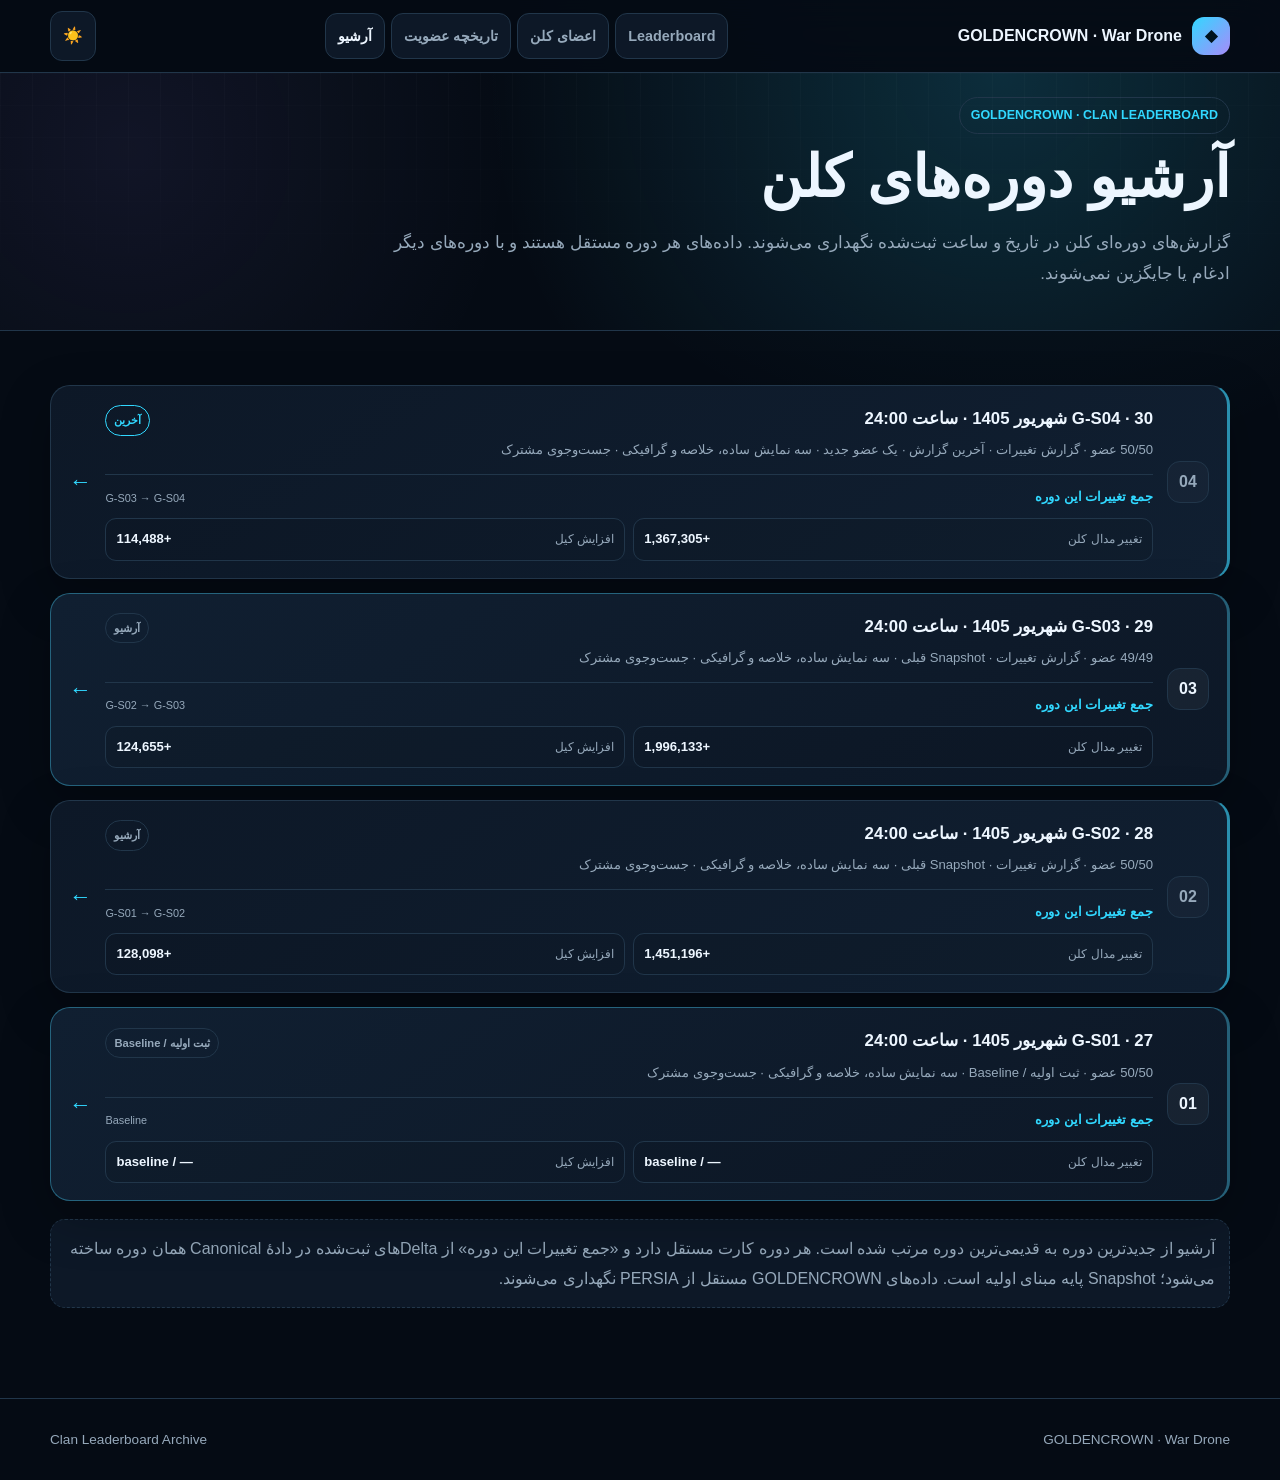
==== commit 9c178227: "fix(golden): sync archive styling with PERSIA" ====
--- a/clan-leaderboard/archive.html
+++ b/clan-leaderboard/archive.html
@@ -1 +1 @@
-<!doctype html><html lang="fa" dir="rtl" data-theme="dark"><head><meta charset="utf-8"><meta name="viewport" content="width=device-width,initial-scale=1,viewport-fit=cover"><meta name="theme-color" content="#050b14"><title>GOLDENCROWN · Clan Leaderboard Archive</title><link rel="stylesheet" href="../assets/css/app.css"><link rel="stylesheet" href="../assets/css/site.css"><style>.archive{padding:34px 0 50px}.hero{padding:24px 0;border-bottom:1px solid var(--line)}.hero h1{font-size:clamp(2rem,6vw,3.6rem);margin:10px 0}.hero p{color:var(--muted);max-width:850px}.badge{display:inline-block;border:1px solid var(--line);border-radius:999px;padding:6px 11px;color:var(--cyan);font-size:.78rem;font-weight:900}.report-list{display:grid;gap:14px;margin-top:20px}.report{position:relative;display:grid;grid-template-columns:auto 1fr auto;gap:14px;align-items:center;overflow:hidden;text-decoration:none;color:var(--text);border:1px solid var(--line);border-radius:20px;padding:17px 18px;background:linear-gradient(145deg,var(--panel),var(--panel2));box-shadow:var(--shadow)}.report-index{display:grid;place-items:center;min-width:42px;height:42px;border-radius:13px;border:1px solid var(--line);background:rgba(255,255,255,.025);color:var(--muted);font-weight:900}.report-main{min-width:0}.report-heading{display:flex;align-items:center;justify-content:space-between;gap:10px}.report h2{font-size:1.05rem;margin:0 0 4px}.report p{margin:0;color:var(--muted);font-size:.82rem}.report-status{border:1px solid var(--line);border-radius:999px;padding:4px 8px;color:var(--muted);font-size:.7rem;font-weight:800}.report:first-child .report-status{color:var(--cyan);border-color:var(--cyan)}.report-aggregate{display:grid;grid-template-columns:1fr 1fr;gap:8px;margin-top:12px;padding-top:10px;border-top:1px solid var(--line)}.aggregate-heading{grid-column:1/-1;display:flex;justify-content:space-between;gap:8px}.aggregate-heading strong{color:var(--cyan);font-size:.84rem}.aggregate-heading span{color:var(--muted);font-size:.68rem}.aggregate-item{display:flex;justify-content:space-between;gap:10px;border:1px solid var(--line);border-radius:11px;padding:8px 10px;background:rgba(0,0,0,.08)}.aggregate-item span{color:var(--muted);font-size:.75rem}.aggregate-item b{font-size:.82rem}.arrow{font-size:1.4rem;color:var(--cyan)}.note{margin-top:18px;padding:14px;border:1px dashed var(--line);border-radius:15px;color:var(--muted);background:var(--panel)}@media(max-width:620px){.shell{width:min(94vw,620px)}.report{grid-template-columns:auto 1fr;gap:10px;padding:15px}.report-heading{display:block}.report-status{display:inline-block;margin-top:5px}.report-aggregate{grid-template-columns:1fr}.arrow{display:none}}</style></head><body><header class="topbar"><div class="shell"><a class="brand" href="../index.html"><span class="brand-mark">◆</span><span><b>GOLDENCROWN</b> · War Drone</span></a><nav class="nav"><a class="btn" href="index.html">Leaderboard</a><a class="btn" href="players.html">اعضای کلن</a><a class="btn" href="member-history.html">تاریخچه عضویت</a><a class="btn active" href="archive.html">آرشیو</a></nav><button class="theme-toggle" data-theme-toggle>☀️</button></div></header><main><section class="hero"><div class="shell"><span class="badge">GOLDENCROWN · CLAN LEADERBOARD</span><h1>آرشیو دوره‌های کلن</h1><p>گزارش‌های دوره‌ای کلن در تاریخ و ساعت ثبت‌شده نگهداری می‌شوند. داده‌های هر دوره مستقل هستند و با دوره‌های دیگر ادغام یا جایگزین نمی‌شوند.</p></div></section><section class="archive"><div class="shell"><div class="report-list"><a class="report" href="index.html?snapshot=G-S04&mode=simple" aria-label="G-S04 — 30 شهریور 1405 24:00"><span class="report-index" aria-hidden="true">04</span><div class="report-main"><div class="report-heading"><h2>G-S04 · 30 شهریور 1405 · ساعت 24:00</h2><span class="report-status">آخرین</span></div><p>50/50 عضو · گزارش تغییرات · آخرین گزارش · یک عضو جدید · سه نمایش ساده، خلاصه و گرافیکی · جست‌وجوی مشترک</p><div class="report-aggregate"><div class="aggregate-heading"><strong>جمع تغییرات این دوره</strong><span>G-S03 → G-S04</span></div><div class="aggregate-item"><span>تغییر مدال کلن</span><b>+1,367,305</b></div><div class="aggregate-item"><span>افزایش کیل</span><b>+114,488</b></div></div></div><span class="arrow" aria-hidden="true">←</span></a><a class="report" href="index.html?snapshot=G-S03&mode=simple" aria-label="G-S03 — 29 شهریور 1405 24:00"><span class="report-index" aria-hidden="true">03</span><div class="report-main"><div class="report-heading"><h2>G-S03 · 29 شهریور 1405 · ساعت 24:00</h2><span class="report-status">آرشیو</span></div><p>49/49 عضو · گزارش تغییرات · Snapshot قبلی · سه نمایش ساده، خلاصه و گرافیکی · جست‌وجوی مشترک</p><div class="report-aggregate"><div class="aggregate-heading"><strong>جمع تغییرات این دوره</strong><span>G-S02 → G-S03</span></div><div class="aggregate-item"><span>تغییر مدال کلن</span><b>+1,996,133</b></div><div class="aggregate-item"><span>افزایش کیل</span><b>+124,655</b></div></div></div><span class="arrow" aria-hidden="true">←</span></a><a class="report" href="index.html?snapshot=G-S02&mode=simple" aria-label="G-S02 — 28 شهریور 1405 24:00"><span class="report-index" aria-hidden="true">02</span><div class="report-main"><div class="report-heading"><h2>G-S02 · 28 شهریور 1405 · ساعت 24:00</h2><span class="report-status">آرشیو</span></div><p>50/50 عضو · گزارش تغییرات · Snapshot قبلی · سه نمایش ساده، خلاصه و گرافیکی · جست‌وجوی مشترک</p><div class="report-aggregate"><div class="aggregate-heading"><strong>جمع تغییرات این دوره</strong><span>G-S01 → G-S02</span></div><div class="aggregate-item"><span>تغییر مدال کلن</span><b>+1,451,196</b></div><div class="aggregate-item"><span>افزایش کیل</span><b>+128,098</b></div></div></div><span class="arrow" aria-hidden="true">←</span></a><a class="report" href="index.html?snapshot=G-S01&mode=simple" aria-label="G-S01 — 27 شهریور 1405 24:00"><span class="report-index" aria-hidden="true">01</span><div class="report-main"><div class="report-heading"><h2>G-S01 · 27 شهریور 1405 · ساعت 24:00</h2><span class="report-status">ثبت اولیه / Baseline</span></div><p>50/50 عضو · ثبت اولیه / Baseline · سه نمایش ساده، خلاصه و گرافیکی · جست‌وجوی مشترک</p><div class="report-aggregate"><div class="aggregate-heading"><strong>جمع تغییرات این دوره</strong><span>Baseline</span></div><div class="aggregate-item"><span>تغییر مدال کلن</span><b>— / baseline</b></div><div class="aggregate-item"><span>افزایش کیل</span><b>— / baseline</b></div></div></div><span class="arrow" aria-hidden="true">←</span></a></div><div class="note">آرشیو از جدیدترین دوره به قدیمی‌ترین دوره مرتب شده است. هر دوره کارت مستقل دارد و «جمع تغییرات این دوره» از Deltaهای ثبت‌شده در دادهٔ Canonical همان دوره ساخته می‌شود؛ Snapshot پایه مبنای اولیه است. داده‌های GOLDENCROWN مستقل از PERSIA نگهداری می‌شوند.</div></div></section></main><footer class="footer"><div class="shell"><span>GOLDENCROWN · War Drone</span><span>Clan Leaderboard Archive</span></div></footer><script src="../assets/js/app.js"></script></body></html>+<!doctype html><html lang="fa" dir="rtl" data-theme="dark"><head><meta charset="utf-8"><meta name="viewport" content="width=device-width,initial-scale=1,viewport-fit=cover"><meta name="theme-color" content="#050b14"><title>GOLDENCROWN · Clan Leaderboard Archive</title><link rel="stylesheet" href="../assets/css/app.css"><link rel="stylesheet" href="../assets/css/site.css"><style>.archive{padding:34px 0 50px}.hero{padding:24px 0;border-bottom:1px solid var(--line)}.badge{display:inline-block;border:1px solid var(--line);border-radius:999px;padding:6px 11px;color:var(--cyan);font-size:.78rem;font-weight:900}.hero h1{font-size:clamp(2rem,6vw,3.6rem);margin:10px 0}.hero p{color:var(--muted);max-width:850px}.report-list{display:grid;gap:14px;margin-top:20px}.report{position:relative;display:grid;grid-template-columns:auto 1fr auto;gap:14px;align-items:center;overflow:hidden;text-decoration:none;color:var(--text);border:1px solid var(--line);border-radius:20px;padding:17px 18px;background:linear-gradient(145deg,var(--panel),var(--panel2));box-shadow:var(--shadow);transition:transform .18s ease,border-color .18s ease,background .18s ease,box-shadow .18s ease}.report:nth-child(even){background:linear-gradient(145deg,var(--panel2),var(--panel));border-color:color-mix(in srgb,var(--line) 72%,var(--cyan) 28%)}.report:nth-child(odd){border-right:3px solid color-mix(in srgb,var(--cyan) 55%,var(--line))}.report:nth-child(even){border-right:3px solid color-mix(in srgb,var(--cyan) 25%,var(--line))}.report:hover{transform:translateY(-2px);border-color:var(--cyan);box-shadow:var(--shadow),0 0 0 1px color-mix(in srgb,var(--cyan) 22%,transparent)}.report:active{transform:scale(.99);border-color:var(--cyan)}.report-index{display:grid;place-items:center;min-width:42px;height:42px;border-radius:13px;border:1px solid var(--line);background:rgba(255,255,255,.025);color:var(--muted);font-weight:900}.report:nth-child(even) .report-index{background:rgba(255,255,255,.045);color:var(--text)}.report-main{min-width:0}.report-heading{display:flex;align-items:center;justify-content:space-between;gap:10px}.report h2{font-size:1.05rem;margin:0 0 4px}.report p{margin:0;color:var(--muted);font-size:.82rem}.report-status{flex:0 0 auto;border:1px solid var(--line);border-radius:999px;padding:4px 8px;color:var(--muted);font-size:.7rem;font-weight:800}.report:first-child .report-status{color:var(--cyan);border-color:var(--cyan)}.report-aggregate{display:grid;grid-template-columns:1fr 1fr;gap:8px;margin-top:12px;padding-top:10px;border-top:1px solid var(--line)}.aggregate-heading{grid-column:1/-1;display:flex;align-items:center;justify-content:space-between;gap:8px}.aggregate-heading strong{color:var(--cyan);font-size:.84rem}.aggregate-heading span{color:var(--muted);font-size:.68rem}.aggregate-item{display:flex;align-items:center;justify-content:space-between;gap:10px;border:1px solid var(--line);border-radius:11px;padding:8px 10px;background:rgba(0,0,0,.08)}.aggregate-item span{color:var(--muted);font-size:.75rem}.aggregate-item b{font-size:.82rem;font-variant-numeric:tabular-nums}.arrow{font-size:1.4rem;color:var(--cyan)}.note{margin-top:18px;padding:14px;border:1px dashed var(--line);border-radius:15px;color:var(--muted);background:var(--panel)}@media(max-width:620px){.shell{width:min(94vw,620px)}.report{grid-template-columns:auto 1fr;gap:10px;padding:15px}.report-index{min-width:36px;height:36px;border-radius:11px}.report-heading{display:block}.report-status{display:inline-block;margin-top:5px}.report p{line-height:1.7}.report-aggregate{grid-template-columns:1fr;gap:6px}.aggregate-heading{display:block}.aggregate-heading span{display:block;margin-top:2px}.aggregate-item{padding:8px}.arrow{display:none}}@media(prefers-reduced-motion:reduce){.report{transition:none}}</style></head><body><header class="topbar"><div class="shell"><a class="brand" href="../index.html"><span class="brand-mark">◆</span><span><b>GOLDENCROWN</b> · War Drone</span></a><nav class="nav"><a class="btn" href="index.html">Leaderboard</a><a class="btn" href="players.html">اعضای کلن</a><a class="btn" href="member-history.html">تاریخچه عضویت</a><a class="btn active" href="archive.html">آرشیو</a></nav><button class="theme-toggle" data-theme-toggle>☀️</button></div></header><main><section class="hero"><div class="shell"><span class="badge">GOLDENCROWN · CLAN LEADERBOARD</span><h1>آرشیو دوره‌های کلن</h1><p>گزارش‌های دوره‌ای کلن در تاریخ و ساعت ثبت‌شده نگهداری می‌شوند. داده‌های هر دوره مستقل هستند و با دوره‌های دیگر ادغام یا جایگزین نمی‌شوند.</p></div></section><section class="archive"><div class="shell"><div class="report-list"><a class="report" href="index.html?snapshot=G-S04&mode=simple" aria-label="G-S04 — 30 شهریور 1405 24:00"><span class="report-index" aria-hidden="true">04</span><div class="report-main"><div class="report-heading"><h2>G-S04 · 30 شهریور 1405 · ساعت 24:00</h2><span class="report-status">آخرین</span></div><p>50/50 عضو · گزارش تغییرات · آخرین گزارش · یک عضو جدید · سه نمایش ساده، خلاصه و گرافیکی · جست‌وجوی مشترک</p><div class="report-aggregate"><div class="aggregate-heading"><strong>جمع تغییرات این دوره</strong><span>G-S03 → G-S04</span></div><div class="aggregate-item"><span>تغییر مدال کلن</span><b>+1,367,305</b></div><div class="aggregate-item"><span>افزایش کیل</span><b>+114,488</b></div></div></div><span class="arrow" aria-hidden="true">←</span></a><a class="report" href="index.html?snapshot=G-S03&mode=simple" aria-label="G-S03 — 29 شهریور 1405 24:00"><span class="report-index" aria-hidden="true">03</span><div class="report-main"><div class="report-heading"><h2>G-S03 · 29 شهریور 1405 · ساعت 24:00</h2><span class="report-status">آرشیو</span></div><p>49/49 عضو · گزارش تغییرات · Snapshot قبلی · سه نمایش ساده، خلاصه و گرافیکی · جست‌وجوی مشترک</p><div class="report-aggregate"><div class="aggregate-heading"><strong>جمع تغییرات این دوره</strong><span>G-S02 → G-S03</span></div><div class="aggregate-item"><span>تغییر مدال کلن</span><b>+1,996,133</b></div><div class="aggregate-item"><span>افزایش کیل</span><b>+124,655</b></div></div></div><span class="arrow" aria-hidden="true">←</span></a><a class="report" href="index.html?snapshot=G-S02&mode=simple" aria-label="G-S02 — 28 شهریور 1405 24:00"><span class="report-index" aria-hidden="true">02</span><div class="report-main"><div class="report-heading"><h2>G-S02 · 28 شهریور 1405 · ساعت 24:00</h2><span class="report-status">آرشیو</span></div><p>50/50 عضو · گزارش تغییرات · Snapshot قبلی · سه نمایش ساده، خلاصه و گرافیکی · جست‌وجوی مشترک</p><div class="report-aggregate"><div class="aggregate-heading"><strong>جمع تغییرات این دوره</strong><span>G-S01 → G-S02</span></div><div class="aggregate-item"><span>تغییر مدال کلن</span><b>+1,451,196</b></div><div class="aggregate-item"><span>افزایش کیل</span><b>+128,098</b></div></div></div><span class="arrow" aria-hidden="true">←</span></a><a class="report" href="index.html?snapshot=G-S01&mode=simple" aria-label="G-S01 — 27 شهریور 1405 24:00"><span class="report-index" aria-hidden="true">01</span><div class="report-main"><div class="report-heading"><h2>G-S01 · 27 شهریور 1405 · ساعت 24:00</h2><span class="report-status">ثبت اولیه / Baseline</span></div><p>50/50 عضو · ثبت اولیه / Baseline · سه نمایش ساده، خلاصه و گرافیکی · جست‌وجوی مشترک</p><div class="report-aggregate"><div class="aggregate-heading"><strong>جمع تغییرات این دوره</strong><span>Baseline</span></div><div class="aggregate-item"><span>تغییر مدال کلن</span><b>— / baseline</b></div><div class="aggregate-item"><span>افزایش کیل</span><b>— / baseline</b></div></div></div><span class="arrow" aria-hidden="true">←</span></a></div><div class="note">آرشیو از جدیدترین دوره به قدیمی‌ترین دوره مرتب شده است. هر دوره کارت مستقل دارد و «جمع تغییرات این دوره» از Deltaهای ثبت‌شده در دادهٔ Canonical همان دوره ساخته می‌شود؛ Snapshot پایه مبنای اولیه است. داده‌های GOLDENCROWN مستقل از PERSIA نگهداری می‌شوند.</div></div></section></main><footer class="footer"><div class="shell"><span>GOLDENCROWN · War Drone</span><span>Clan Leaderboard Archive</span></div></footer><script src="../assets/js/app.js"></script></body></html>
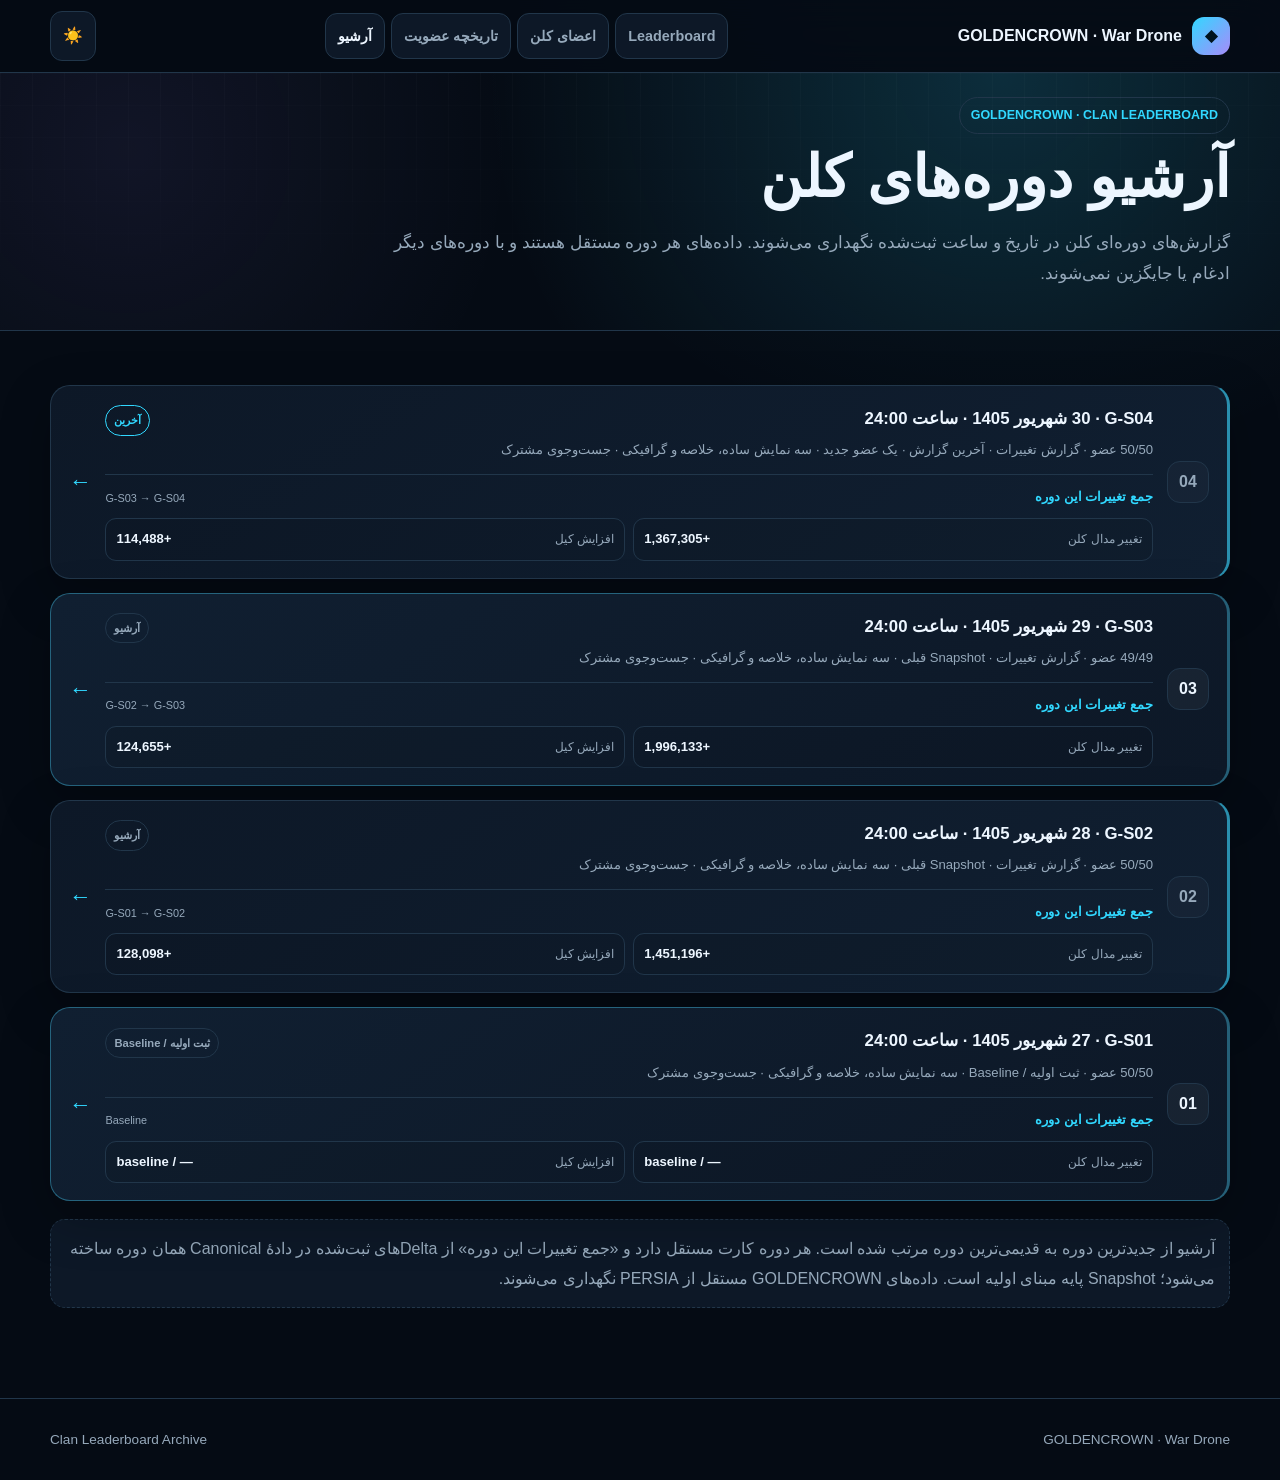
==== commit 915d366d: "fix(golden): isolate snapshot IDs and times in archive titles" ====
--- a/clan-leaderboard/archive.html
+++ b/clan-leaderboard/archive.html
@@ -1 +1 @@
-<!doctype html><html lang="fa" dir="rtl" data-theme="dark"><head><meta charset="utf-8"><meta name="viewport" content="width=device-width,initial-scale=1,viewport-fit=cover"><meta name="theme-color" content="#050b14"><title>GOLDENCROWN · Clan Leaderboard Archive</title><link rel="stylesheet" href="../assets/css/app.css"><link rel="stylesheet" href="../assets/css/site.css"><style>.archive{padding:34px 0 50px}.hero{padding:24px 0;border-bottom:1px solid var(--line)}.badge{display:inline-block;border:1px solid var(--line);border-radius:999px;padding:6px 11px;color:var(--cyan);font-size:.78rem;font-weight:900}.hero h1{font-size:clamp(2rem,6vw,3.6rem);margin:10px 0}.hero p{color:var(--muted);max-width:850px}.report-list{display:grid;gap:14px;margin-top:20px}.report{position:relative;display:grid;grid-template-columns:auto 1fr auto;gap:14px;align-items:center;overflow:hidden;text-decoration:none;color:var(--text);border:1px solid var(--line);border-radius:20px;padding:17px 18px;background:linear-gradient(145deg,var(--panel),var(--panel2));box-shadow:var(--shadow);transition:transform .18s ease,border-color .18s ease,background .18s ease,box-shadow .18s ease}.report:nth-child(even){background:linear-gradient(145deg,var(--panel2),var(--panel));border-color:color-mix(in srgb,var(--line) 72%,var(--cyan) 28%)}.report:nth-child(odd){border-right:3px solid color-mix(in srgb,var(--cyan) 55%,var(--line))}.report:nth-child(even){border-right:3px solid color-mix(in srgb,var(--cyan) 25%,var(--line))}.report:hover{transform:translateY(-2px);border-color:var(--cyan);box-shadow:var(--shadow),0 0 0 1px color-mix(in srgb,var(--cyan) 22%,transparent)}.report:active{transform:scale(.99);border-color:var(--cyan)}.report-index{display:grid;place-items:center;min-width:42px;height:42px;border-radius:13px;border:1px solid var(--line);background:rgba(255,255,255,.025);color:var(--muted);font-weight:900}.report:nth-child(even) .report-index{background:rgba(255,255,255,.045);color:var(--text)}.report-main{min-width:0}.report-heading{display:flex;align-items:center;justify-content:space-between;gap:10px}.report h2{font-size:1.05rem;margin:0 0 4px}.report p{margin:0;color:var(--muted);font-size:.82rem}.report-status{flex:0 0 auto;border:1px solid var(--line);border-radius:999px;padding:4px 8px;color:var(--muted);font-size:.7rem;font-weight:800}.report:first-child .report-status{color:var(--cyan);border-color:var(--cyan)}.report-aggregate{display:grid;grid-template-columns:1fr 1fr;gap:8px;margin-top:12px;padding-top:10px;border-top:1px solid var(--line)}.aggregate-heading{grid-column:1/-1;display:flex;align-items:center;justify-content:space-between;gap:8px}.aggregate-heading strong{color:var(--cyan);font-size:.84rem}.aggregate-heading span{color:var(--muted);font-size:.68rem}.aggregate-item{display:flex;align-items:center;justify-content:space-between;gap:10px;border:1px solid var(--line);border-radius:11px;padding:8px 10px;background:rgba(0,0,0,.08)}.aggregate-item span{color:var(--muted);font-size:.75rem}.aggregate-item b{font-size:.82rem;font-variant-numeric:tabular-nums}.arrow{font-size:1.4rem;color:var(--cyan)}.note{margin-top:18px;padding:14px;border:1px dashed var(--line);border-radius:15px;color:var(--muted);background:var(--panel)}@media(max-width:620px){.shell{width:min(94vw,620px)}.report{grid-template-columns:auto 1fr;gap:10px;padding:15px}.report-index{min-width:36px;height:36px;border-radius:11px}.report-heading{display:block}.report-status{display:inline-block;margin-top:5px}.report p{line-height:1.7}.report-aggregate{grid-template-columns:1fr;gap:6px}.aggregate-heading{display:block}.aggregate-heading span{display:block;margin-top:2px}.aggregate-item{padding:8px}.arrow{display:none}}@media(prefers-reduced-motion:reduce){.report{transition:none}}</style></head><body><header class="topbar"><div class="shell"><a class="brand" href="../index.html"><span class="brand-mark">◆</span><span><b>GOLDENCROWN</b> · War Drone</span></a><nav class="nav"><a class="btn" href="index.html">Leaderboard</a><a class="btn" href="players.html">اعضای کلن</a><a class="btn" href="member-history.html">تاریخچه عضویت</a><a class="btn active" href="archive.html">آرشیو</a></nav><button class="theme-toggle" data-theme-toggle>☀️</button></div></header><main><section class="hero"><div class="shell"><span class="badge">GOLDENCROWN · CLAN LEADERBOARD</span><h1>آرشیو دوره‌های کلن</h1><p>گزارش‌های دوره‌ای کلن در تاریخ و ساعت ثبت‌شده نگهداری می‌شوند. داده‌های هر دوره مستقل هستند و با دوره‌های دیگر ادغام یا جایگزین نمی‌شوند.</p></div></section><section class="archive"><div class="shell"><div class="report-list"><a class="report" href="index.html?snapshot=G-S04&mode=simple" aria-label="G-S04 — 30 شهریور 1405 24:00"><span class="report-index" aria-hidden="true">04</span><div class="report-main"><div class="report-heading"><h2>G-S04 · 30 شهریور 1405 · ساعت 24:00</h2><span class="report-status">آخرین</span></div><p>50/50 عضو · گزارش تغییرات · آخرین گزارش · یک عضو جدید · سه نمایش ساده، خلاصه و گرافیکی · جست‌وجوی مشترک</p><div class="report-aggregate"><div class="aggregate-heading"><strong>جمع تغییرات این دوره</strong><span>G-S03 → G-S04</span></div><div class="aggregate-item"><span>تغییر مدال کلن</span><b>+1,367,305</b></div><div class="aggregate-item"><span>افزایش کیل</span><b>+114,488</b></div></div></div><span class="arrow" aria-hidden="true">←</span></a><a class="report" href="index.html?snapshot=G-S03&mode=simple" aria-label="G-S03 — 29 شهریور 1405 24:00"><span class="report-index" aria-hidden="true">03</span><div class="report-main"><div class="report-heading"><h2>G-S03 · 29 شهریور 1405 · ساعت 24:00</h2><span class="report-status">آرشیو</span></div><p>49/49 عضو · گزارش تغییرات · Snapshot قبلی · سه نمایش ساده، خلاصه و گرافیکی · جست‌وجوی مشترک</p><div class="report-aggregate"><div class="aggregate-heading"><strong>جمع تغییرات این دوره</strong><span>G-S02 → G-S03</span></div><div class="aggregate-item"><span>تغییر مدال کلن</span><b>+1,996,133</b></div><div class="aggregate-item"><span>افزایش کیل</span><b>+124,655</b></div></div></div><span class="arrow" aria-hidden="true">←</span></a><a class="report" href="index.html?snapshot=G-S02&mode=simple" aria-label="G-S02 — 28 شهریور 1405 24:00"><span class="report-index" aria-hidden="true">02</span><div class="report-main"><div class="report-heading"><h2>G-S02 · 28 شهریور 1405 · ساعت 24:00</h2><span class="report-status">آرشیو</span></div><p>50/50 عضو · گزارش تغییرات · Snapshot قبلی · سه نمایش ساده، خلاصه و گرافیکی · جست‌وجوی مشترک</p><div class="report-aggregate"><div class="aggregate-heading"><strong>جمع تغییرات این دوره</strong><span>G-S01 → G-S02</span></div><div class="aggregate-item"><span>تغییر مدال کلن</span><b>+1,451,196</b></div><div class="aggregate-item"><span>افزایش کیل</span><b>+128,098</b></div></div></div><span class="arrow" aria-hidden="true">←</span></a><a class="report" href="index.html?snapshot=G-S01&mode=simple" aria-label="G-S01 — 27 شهریور 1405 24:00"><span class="report-index" aria-hidden="true">01</span><div class="report-main"><div class="report-heading"><h2>G-S01 · 27 شهریور 1405 · ساعت 24:00</h2><span class="report-status">ثبت اولیه / Baseline</span></div><p>50/50 عضو · ثبت اولیه / Baseline · سه نمایش ساده، خلاصه و گرافیکی · جست‌وجوی مشترک</p><div class="report-aggregate"><div class="aggregate-heading"><strong>جمع تغییرات این دوره</strong><span>Baseline</span></div><div class="aggregate-item"><span>تغییر مدال کلن</span><b>— / baseline</b></div><div class="aggregate-item"><span>افزایش کیل</span><b>— / baseline</b></div></div></div><span class="arrow" aria-hidden="true">←</span></a></div><div class="note">آرشیو از جدیدترین دوره به قدیمی‌ترین دوره مرتب شده است. هر دوره کارت مستقل دارد و «جمع تغییرات این دوره» از Deltaهای ثبت‌شده در دادهٔ Canonical همان دوره ساخته می‌شود؛ Snapshot پایه مبنای اولیه است. داده‌های GOLDENCROWN مستقل از PERSIA نگهداری می‌شوند.</div></div></section></main><footer class="footer"><div class="shell"><span>GOLDENCROWN · War Drone</span><span>Clan Leaderboard Archive</span></div></footer><script src="../assets/js/app.js"></script></body></html>+<!doctype html><html lang="fa" dir="rtl" data-theme="dark"><head><meta charset="utf-8"><meta name="viewport" content="width=device-width,initial-scale=1,viewport-fit=cover"><meta name="theme-color" content="#050b14"><title>GOLDENCROWN · Clan Leaderboard Archive</title><link rel="stylesheet" href="../assets/css/app.css"><link rel="stylesheet" href="../assets/css/site.css"><style>.archive{padding:34px 0 50px}.hero{padding:24px 0;border-bottom:1px solid var(--line)}.badge{display:inline-block;border:1px solid var(--line);border-radius:999px;padding:6px 11px;color:var(--cyan);font-size:.78rem;font-weight:900}.hero h1{font-size:clamp(2rem,6vw,3.6rem);margin:10px 0}.hero p{color:var(--muted);max-width:850px}.report-list{display:grid;gap:14px;margin-top:20px}.report{position:relative;display:grid;grid-template-columns:auto 1fr auto;gap:14px;align-items:center;overflow:hidden;text-decoration:none;color:var(--text);border:1px solid var(--line);border-radius:20px;padding:17px 18px;background:linear-gradient(145deg,var(--panel),var(--panel2));box-shadow:var(--shadow);transition:transform .18s ease,border-color .18s ease,background .18s ease,box-shadow .18s ease}.report:nth-child(even){background:linear-gradient(145deg,var(--panel2),var(--panel));border-color:color-mix(in srgb,var(--line) 72%,var(--cyan) 28%)}.report:nth-child(odd){border-right:3px solid color-mix(in srgb,var(--cyan) 55%,var(--line))}.report:nth-child(even){border-right:3px solid color-mix(in srgb,var(--cyan) 25%,var(--line))}.report:hover{transform:translateY(-2px);border-color:var(--cyan);box-shadow:var(--shadow),0 0 0 1px color-mix(in srgb,var(--cyan) 22%,transparent)}.report:active{transform:scale(.99);border-color:var(--cyan)}.report-index{display:grid;place-items:center;min-width:42px;height:42px;border-radius:13px;border:1px solid var(--line);background:rgba(255,255,255,.025);color:var(--muted);font-weight:900}.report:nth-child(even) .report-index{background:rgba(255,255,255,.045);color:var(--text)}.report-main{min-width:0}.report-heading{display:flex;align-items:center;justify-content:space-between;gap:10px}.report h2{font-size:1.05rem;margin:0 0 4px}.report p{margin:0;color:var(--muted);font-size:.82rem}.report-status{flex:0 0 auto;border:1px solid var(--line);border-radius:999px;padding:4px 8px;color:var(--muted);font-size:.7rem;font-weight:800}.report:first-child .report-status{color:var(--cyan);border-color:var(--cyan)}.report-aggregate{display:grid;grid-template-columns:1fr 1fr;gap:8px;margin-top:12px;padding-top:10px;border-top:1px solid var(--line)}.aggregate-heading{grid-column:1/-1;display:flex;align-items:center;justify-content:space-between;gap:8px}.aggregate-heading strong{color:var(--cyan);font-size:.84rem}.aggregate-heading span{color:var(--muted);font-size:.68rem}.aggregate-item{display:flex;align-items:center;justify-content:space-between;gap:10px;border:1px solid var(--line);border-radius:11px;padding:8px 10px;background:rgba(0,0,0,.08)}.aggregate-item span{color:var(--muted);font-size:.75rem}.aggregate-item b{font-size:.82rem;font-variant-numeric:tabular-nums}.arrow{font-size:1.4rem;color:var(--cyan)}.note{margin-top:18px;padding:14px;border:1px dashed var(--line);border-radius:15px;color:var(--muted);background:var(--panel)}@media(max-width:620px){.shell{width:min(94vw,620px)}.report{grid-template-columns:auto 1fr;gap:10px;padding:15px}.report-index{min-width:36px;height:36px;border-radius:11px}.report-heading{display:block}.report-status{display:inline-block;margin-top:5px}.report p{line-height:1.7}.report-aggregate{grid-template-columns:1fr;gap:6px}.aggregate-heading{display:block}.aggregate-heading span{display:block;margin-top:2px}.aggregate-item{padding:8px}.arrow{display:none}}@media(prefers-reduced-motion:reduce){.report{transition:none}}</style></head><body><header class="topbar"><div class="shell"><a class="brand" href="../index.html"><span class="brand-mark">◆</span><span><b>GOLDENCROWN</b> · War Drone</span></a><nav class="nav"><a class="btn" href="index.html">Leaderboard</a><a class="btn" href="players.html">اعضای کلن</a><a class="btn" href="member-history.html">تاریخچه عضویت</a><a class="btn active" href="archive.html">آرشیو</a></nav><button class="theme-toggle" data-theme-toggle>☀️</button></div></header><main><section class="hero"><div class="shell"><span class="badge">GOLDENCROWN · CLAN LEADERBOARD</span><h1>آرشیو دوره‌های کلن</h1><p>گزارش‌های دوره‌ای کلن در تاریخ و ساعت ثبت‌شده نگهداری می‌شوند. داده‌های هر دوره مستقل هستند و با دوره‌های دیگر ادغام یا جایگزین نمی‌شوند.</p></div></section><section class="archive"><div class="shell"><div class="report-list"><a class="report" href="index.html?snapshot=G-S04&mode=simple" aria-label="G-S04 — 30 شهریور 1405 24:00"><span class="report-index" aria-hidden="true">04</span><div class="report-main"><div class="report-heading"><h2><bdi dir="ltr">G-S04</bdi> · 30 شهریور 1405 · ساعت <bdi dir="ltr">24:00</bdi></h2><span class="report-status">آخرین</span></div><p>50/50 عضو · گزارش تغییرات · آخرین گزارش · یک عضو جدید · سه نمایش ساده، خلاصه و گرافیکی · جست‌وجوی مشترک</p><div class="report-aggregate"><div class="aggregate-heading"><strong>جمع تغییرات این دوره</strong><span>G-S03 → G-S04</span></div><div class="aggregate-item"><span>تغییر مدال کلن</span><b>+1,367,305</b></div><div class="aggregate-item"><span>افزایش کیل</span><b>+114,488</b></div></div></div><span class="arrow" aria-hidden="true">←</span></a><a class="report" href="index.html?snapshot=G-S03&mode=simple" aria-label="G-S03 — 29 شهریور 1405 24:00"><span class="report-index" aria-hidden="true">03</span><div class="report-main"><div class="report-heading"><h2><bdi dir="ltr">G-S03</bdi> · 29 شهریور 1405 · ساعت <bdi dir="ltr">24:00</bdi></h2><span class="report-status">آرشیو</span></div><p>49/49 عضو · گزارش تغییرات · Snapshot قبلی · سه نمایش ساده، خلاصه و گرافیکی · جست‌وجوی مشترک</p><div class="report-aggregate"><div class="aggregate-heading"><strong>جمع تغییرات این دوره</strong><span>G-S02 → G-S03</span></div><div class="aggregate-item"><span>تغییر مدال کلن</span><b>+1,996,133</b></div><div class="aggregate-item"><span>افزایش کیل</span><b>+124,655</b></div></div></div><span class="arrow" aria-hidden="true">←</span></a><a class="report" href="index.html?snapshot=G-S02&mode=simple" aria-label="G-S02 — 28 شهریور 1405 24:00"><span class="report-index" aria-hidden="true">02</span><div class="report-main"><div class="report-heading"><h2><bdi dir="ltr">G-S02</bdi> · 28 شهریور 1405 · ساعت <bdi dir="ltr">24:00</bdi></h2><span class="report-status">آرشیو</span></div><p>50/50 عضو · گزارش تغییرات · Snapshot قبلی · سه نمایش ساده، خلاصه و گرافیکی · جست‌وجوی مشترک</p><div class="report-aggregate"><div class="aggregate-heading"><strong>جمع تغییرات این دوره</strong><span>G-S01 → G-S02</span></div><div class="aggregate-item"><span>تغییر مدال کلن</span><b>+1,451,196</b></div><div class="aggregate-item"><span>افزایش کیل</span><b>+128,098</b></div></div></div><span class="arrow" aria-hidden="true">←</span></a><a class="report" href="index.html?snapshot=G-S01&mode=simple" aria-label="G-S01 — 27 شهریور 1405 24:00"><span class="report-index" aria-hidden="true">01</span><div class="report-main"><div class="report-heading"><h2><bdi dir="ltr">G-S01</bdi> · 27 شهریور 1405 · ساعت <bdi dir="ltr">24:00</bdi></h2><span class="report-status">ثبت اولیه / Baseline</span></div><p>50/50 عضو · ثبت اولیه / Baseline · سه نمایش ساده، خلاصه و گرافیکی · جست‌وجوی مشترک</p><div class="report-aggregate"><div class="aggregate-heading"><strong>جمع تغییرات این دوره</strong><span>Baseline</span></div><div class="aggregate-item"><span>تغییر مدال کلن</span><b>— / baseline</b></div><div class="aggregate-item"><span>افزایش کیل</span><b>— / baseline</b></div></div></div><span class="arrow" aria-hidden="true">←</span></a></div><div class="note">آرشیو از جدیدترین دوره به قدیمی‌ترین دوره مرتب شده است. هر دوره کارت مستقل دارد و «جمع تغییرات این دوره» از Deltaهای ثبت‌شده در دادهٔ Canonical همان دوره ساخته می‌شود؛ Snapshot پایه مبنای اولیه است. داده‌های GOLDENCROWN مستقل از PERSIA نگهداری می‌شوند.</div></div></section></main><footer class="footer"><div class="shell"><span>GOLDENCROWN · War Drone</span><span>Clan Leaderboard Archive</span></div></footer><script src="../assets/js/app.js"></script></body></html>
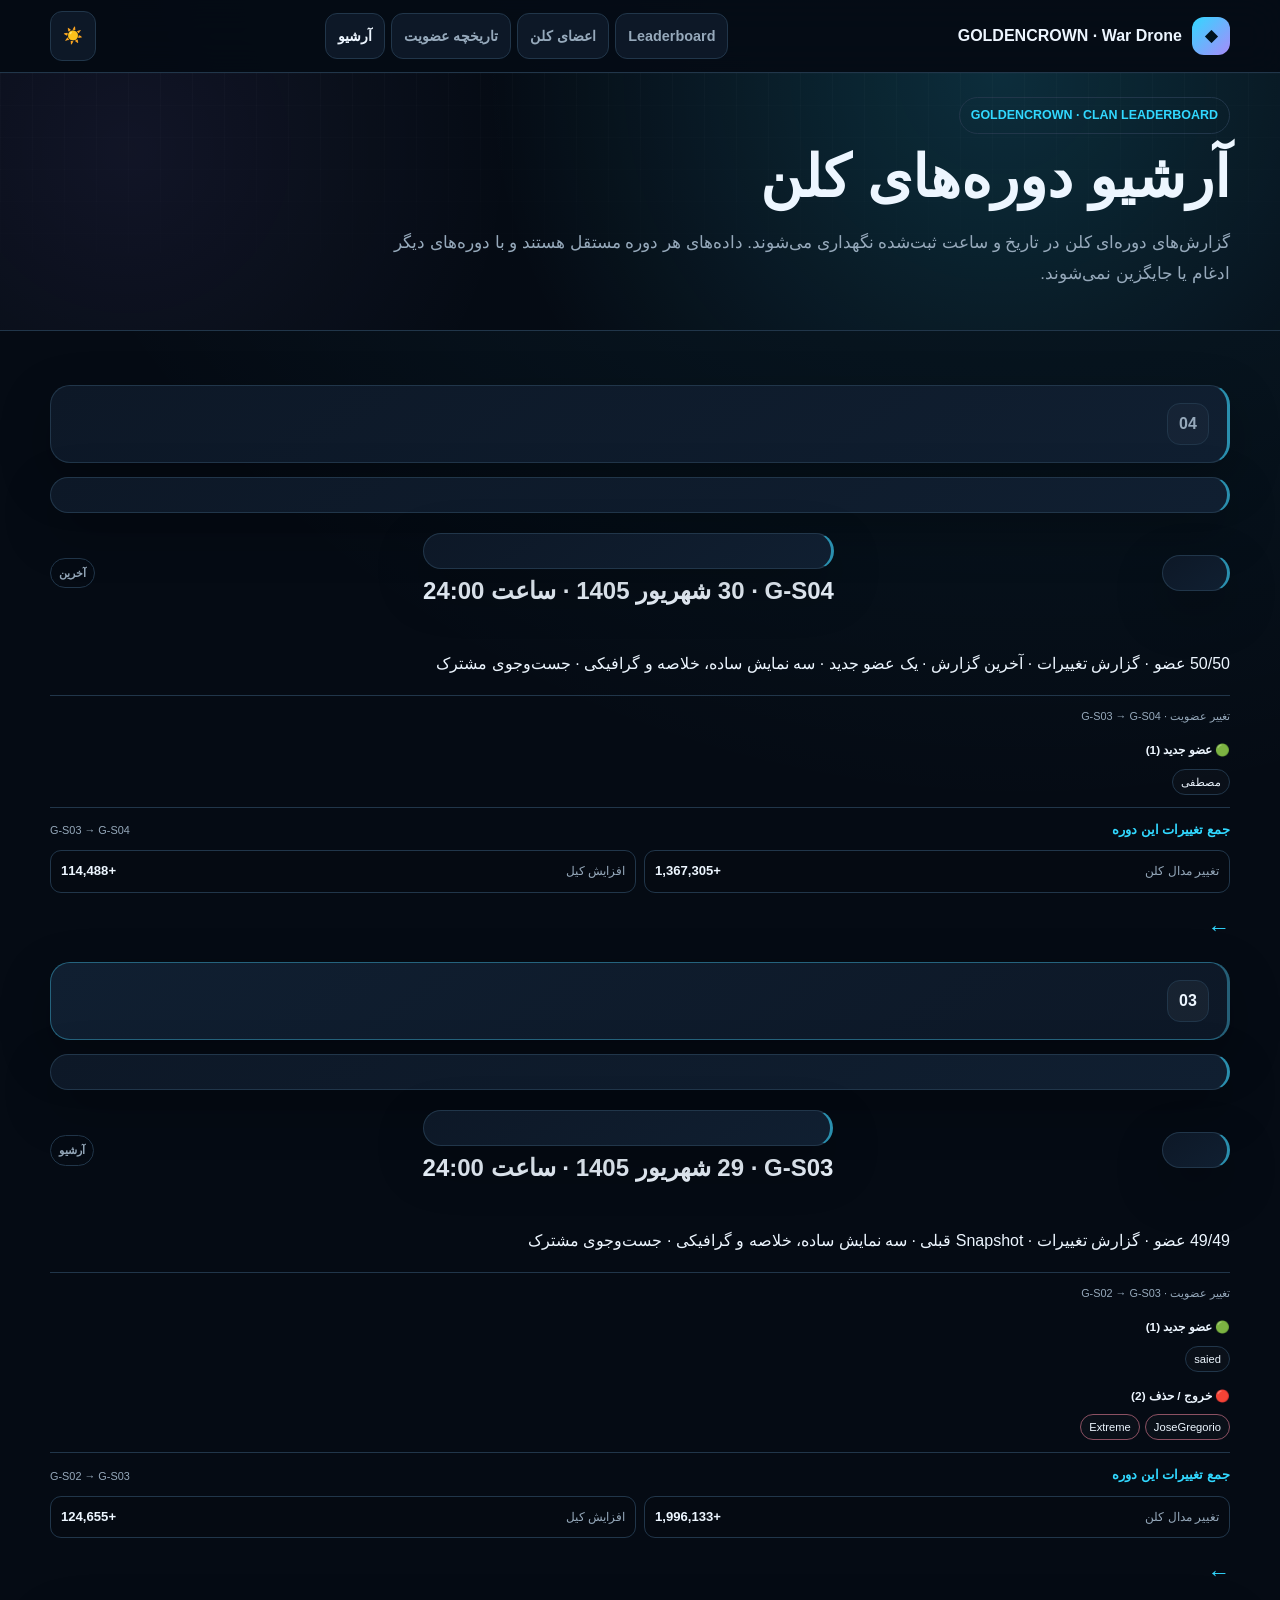
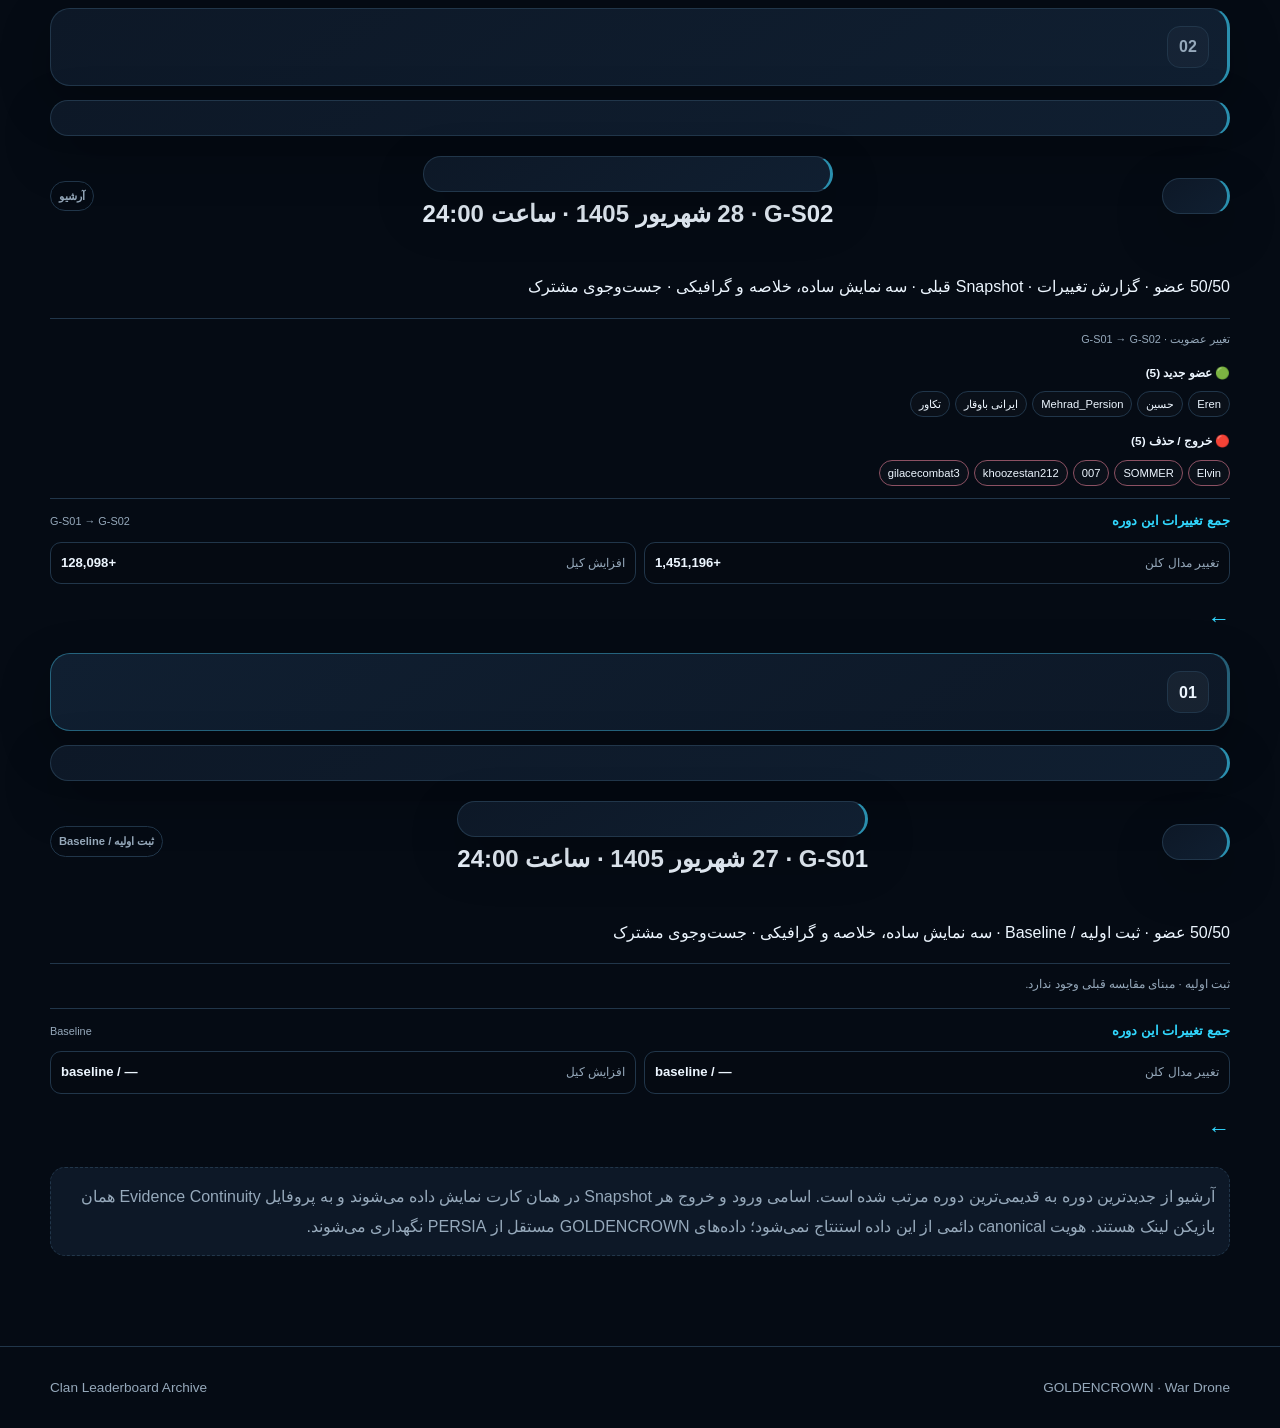
==== commit ddbbf1a9: "feat: show Golden member changes in archive" ====
--- a/clan-leaderboard/archive.html
+++ b/clan-leaderboard/archive.html
@@ -1 +1,4 @@
-<!doctype html><html lang="fa" dir="rtl" data-theme="dark"><head><meta charset="utf-8"><meta name="viewport" content="width=device-width,initial-scale=1,viewport-fit=cover"><meta name="theme-color" content="#050b14"><title>GOLDENCROWN · Clan Leaderboard Archive</title><link rel="stylesheet" href="../assets/css/app.css"><link rel="stylesheet" href="../assets/css/site.css"><style>.archive{padding:34px 0 50px}.hero{padding:24px 0;border-bottom:1px solid var(--line)}.badge{display:inline-block;border:1px solid var(--line);border-radius:999px;padding:6px 11px;color:var(--cyan);font-size:.78rem;font-weight:900}.hero h1{font-size:clamp(2rem,6vw,3.6rem);margin:10px 0}.hero p{color:var(--muted);max-width:850px}.report-list{display:grid;gap:14px;margin-top:20px}.report{position:relative;display:grid;grid-template-columns:auto 1fr auto;gap:14px;align-items:center;overflow:hidden;text-decoration:none;color:var(--text);border:1px solid var(--line);border-radius:20px;padding:17px 18px;background:linear-gradient(145deg,var(--panel),var(--panel2));box-shadow:var(--shadow);transition:transform .18s ease,border-color .18s ease,background .18s ease,box-shadow .18s ease}.report:nth-child(even){background:linear-gradient(145deg,var(--panel2),var(--panel));border-color:color-mix(in srgb,var(--line) 72%,var(--cyan) 28%)}.report:nth-child(odd){border-right:3px solid color-mix(in srgb,var(--cyan) 55%,var(--line))}.report:nth-child(even){border-right:3px solid color-mix(in srgb,var(--cyan) 25%,var(--line))}.report:hover{transform:translateY(-2px);border-color:var(--cyan);box-shadow:var(--shadow),0 0 0 1px color-mix(in srgb,var(--cyan) 22%,transparent)}.report:active{transform:scale(.99);border-color:var(--cyan)}.report-index{display:grid;place-items:center;min-width:42px;height:42px;border-radius:13px;border:1px solid var(--line);background:rgba(255,255,255,.025);color:var(--muted);font-weight:900}.report:nth-child(even) .report-index{background:rgba(255,255,255,.045);color:var(--text)}.report-main{min-width:0}.report-heading{display:flex;align-items:center;justify-content:space-between;gap:10px}.report h2{font-size:1.05rem;margin:0 0 4px}.report p{margin:0;color:var(--muted);font-size:.82rem}.report-status{flex:0 0 auto;border:1px solid var(--line);border-radius:999px;padding:4px 8px;color:var(--muted);font-size:.7rem;font-weight:800}.report:first-child .report-status{color:var(--cyan);border-color:var(--cyan)}.report-aggregate{display:grid;grid-template-columns:1fr 1fr;gap:8px;margin-top:12px;padding-top:10px;border-top:1px solid var(--line)}.aggregate-heading{grid-column:1/-1;display:flex;align-items:center;justify-content:space-between;gap:8px}.aggregate-heading strong{color:var(--cyan);font-size:.84rem}.aggregate-heading span{color:var(--muted);font-size:.68rem}.aggregate-item{display:flex;align-items:center;justify-content:space-between;gap:10px;border:1px solid var(--line);border-radius:11px;padding:8px 10px;background:rgba(0,0,0,.08)}.aggregate-item span{color:var(--muted);font-size:.75rem}.aggregate-item b{font-size:.82rem;font-variant-numeric:tabular-nums}.arrow{font-size:1.4rem;color:var(--cyan)}.note{margin-top:18px;padding:14px;border:1px dashed var(--line);border-radius:15px;color:var(--muted);background:var(--panel)}@media(max-width:620px){.shell{width:min(94vw,620px)}.report{grid-template-columns:auto 1fr;gap:10px;padding:15px}.report-index{min-width:36px;height:36px;border-radius:11px}.report-heading{display:block}.report-status{display:inline-block;margin-top:5px}.report p{line-height:1.7}.report-aggregate{grid-template-columns:1fr;gap:6px}.aggregate-heading{display:block}.aggregate-heading span{display:block;margin-top:2px}.aggregate-item{padding:8px}.arrow{display:none}}@media(prefers-reduced-motion:reduce){.report{transition:none}}</style></head><body><header class="topbar"><div class="shell"><a class="brand" href="../index.html"><span class="brand-mark">◆</span><span><b>GOLDENCROWN</b> · War Drone</span></a><nav class="nav"><a class="btn" href="index.html">Leaderboard</a><a class="btn" href="players.html">اعضای کلن</a><a class="btn" href="member-history.html">تاریخچه عضویت</a><a class="btn active" href="archive.html">آرشیو</a></nav><button class="theme-toggle" data-theme-toggle>☀️</button></div></header><main><section class="hero"><div class="shell"><span class="badge">GOLDENCROWN · CLAN LEADERBOARD</span><h1>آرشیو دوره‌های کلن</h1><p>گزارش‌های دوره‌ای کلن در تاریخ و ساعت ثبت‌شده نگهداری می‌شوند. داده‌های هر دوره مستقل هستند و با دوره‌های دیگر ادغام یا جایگزین نمی‌شوند.</p></div></section><section class="archive"><div class="shell"><div class="report-list"><a class="report" href="index.html?snapshot=G-S04&mode=simple" aria-label="G-S04 — 30 شهریور 1405 24:00"><span class="report-index" aria-hidden="true">04</span><div class="report-main"><div class="report-heading"><h2><bdi dir="ltr">G-S04</bdi> · 30 شهریور 1405 · ساعت <bdi dir="ltr">24:00</bdi></h2><span class="report-status">آخرین</span></div><p>50/50 عضو · گزارش تغییرات · آخرین گزارش · یک عضو جدید · سه نمایش ساده، خلاصه و گرافیکی · جست‌وجوی مشترک</p><div class="report-aggregate"><div class="aggregate-heading"><strong>جمع تغییرات این دوره</strong><span>G-S03 → G-S04</span></div><div class="aggregate-item"><span>تغییر مدال کلن</span><b>+1,367,305</b></div><div class="aggregate-item"><span>افزایش کیل</span><b>+114,488</b></div></div></div><span class="arrow" aria-hidden="true">←</span></a><a class="report" href="index.html?snapshot=G-S03&mode=simple" aria-label="G-S03 — 29 شهریور 1405 24:00"><span class="report-index" aria-hidden="true">03</span><div class="report-main"><div class="report-heading"><h2><bdi dir="ltr">G-S03</bdi> · 29 شهریور 1405 · ساعت <bdi dir="ltr">24:00</bdi></h2><span class="report-status">آرشیو</span></div><p>49/49 عضو · گزارش تغییرات · Snapshot قبلی · سه نمایش ساده، خلاصه و گرافیکی · جست‌وجوی مشترک</p><div class="report-aggregate"><div class="aggregate-heading"><strong>جمع تغییرات این دوره</strong><span>G-S02 → G-S03</span></div><div class="aggregate-item"><span>تغییر مدال کلن</span><b>+1,996,133</b></div><div class="aggregate-item"><span>افزایش کیل</span><b>+124,655</b></div></div></div><span class="arrow" aria-hidden="true">←</span></a><a class="report" href="index.html?snapshot=G-S02&mode=simple" aria-label="G-S02 — 28 شهریور 1405 24:00"><span class="report-index" aria-hidden="true">02</span><div class="report-main"><div class="report-heading"><h2><bdi dir="ltr">G-S02</bdi> · 28 شهریور 1405 · ساعت <bdi dir="ltr">24:00</bdi></h2><span class="report-status">آرشیو</span></div><p>50/50 عضو · گزارش تغییرات · Snapshot قبلی · سه نمایش ساده، خلاصه و گرافیکی · جست‌وجوی مشترک</p><div class="report-aggregate"><div class="aggregate-heading"><strong>جمع تغییرات این دوره</strong><span>G-S01 → G-S02</span></div><div class="aggregate-item"><span>تغییر مدال کلن</span><b>+1,451,196</b></div><div class="aggregate-item"><span>افزایش کیل</span><b>+128,098</b></div></div></div><span class="arrow" aria-hidden="true">←</span></a><a class="report" href="index.html?snapshot=G-S01&mode=simple" aria-label="G-S01 — 27 شهریور 1405 24:00"><span class="report-index" aria-hidden="true">01</span><div class="report-main"><div class="report-heading"><h2><bdi dir="ltr">G-S01</bdi> · 27 شهریور 1405 · ساعت <bdi dir="ltr">24:00</bdi></h2><span class="report-status">ثبت اولیه / Baseline</span></div><p>50/50 عضو · ثبت اولیه / Baseline · سه نمایش ساده، خلاصه و گرافیکی · جست‌وجوی مشترک</p><div class="report-aggregate"><div class="aggregate-heading"><strong>جمع تغییرات این دوره</strong><span>Baseline</span></div><div class="aggregate-item"><span>تغییر مدال کلن</span><b>— / baseline</b></div><div class="aggregate-item"><span>افزایش کیل</span><b>— / baseline</b></div></div></div><span class="arrow" aria-hidden="true">←</span></a></div><div class="note">آرشیو از جدیدترین دوره به قدیمی‌ترین دوره مرتب شده است. هر دوره کارت مستقل دارد و «جمع تغییرات این دوره» از Deltaهای ثبت‌شده در دادهٔ Canonical همان دوره ساخته می‌شود؛ Snapshot پایه مبنای اولیه است. داده‌های GOLDENCROWN مستقل از PERSIA نگهداری می‌شوند.</div></div></section></main><footer class="footer"><div class="shell"><span>GOLDENCROWN · War Drone</span><span>Clan Leaderboard Archive</span></div></footer><script src="../assets/js/app.js"></script></body></html>+<!doctype html><html lang="fa" dir="rtl" data-theme="dark"><head><meta charset="utf-8"><meta name="viewport" content="width=device-width,initial-scale=1,viewport-fit=cover"><meta name="theme-color" content="#050b14"><title>GOLDENCROWN · Clan Leaderboard Archive</title><link rel="stylesheet" href="../assets/css/app.css"><link rel="stylesheet" href="../assets/css/site.css"><style>.archive{padding:34px 0 50px}.hero{padding:24px 0;border-bottom:1px solid var(--line)}.badge{display:inline-block;border:1px solid var(--line);border-radius:999px;padding:6px 11px;color:var(--cyan);font-size:.78rem;font-weight:900}.hero h1{font-size:clamp(2rem,6vw,3.6rem);margin:10px 0}.hero p{color:var(--muted);max-width:850px}.report-list{display:grid;gap:14px;margin-top:20px}.report{position:relative;display:grid;grid-template-columns:auto 1fr auto;gap:14px;align-items:center;overflow:hidden;text-decoration:none;color:var(--text);border:1px solid var(--line);border-radius:20px;padding:17px 18px;background:linear-gradient(145deg,var(--panel),var(--panel2));box-shadow:var(--shadow);transition:transform .18s ease,border-color .18s ease,background .18s ease,box-shadow .18s ease}.report:nth-child(even){background:linear-gradient(145deg,var(--panel2),var(--panel));border-color:color-mix(in srgb,var(--line) 72%,var(--cyan) 28%)}.report:nth-child(odd){border-right:3px solid color-mix(in srgb,var(--cyan) 55%,var(--line))}.report:nth-child(even){border-right:3px solid color-mix(in srgb,var(--cyan) 25%,var(--line))}.report:hover{transform:translateY(-2px);border-color:var(--cyan);box-shadow:var(--shadow),0 0 0 1px color-mix(in srgb,var(--cyan) 22%,transparent)}.report:active{transform:scale(.99);border-color:var(--cyan)}.report-index{display:grid;place-items:center;min-width:42px;height:42px;border-radius:13px;border:1px solid var(--line);background:rgba(255,255,255,.025);color:var(--muted);font-weight:900}.report:nth-child(even) .report-index{background:rgba(255,255,255,.045);color:var(--text)}.report-main{min-width:0}.report-heading{display:flex;align-items:center;justify-content:space-between;gap:10px}.report h2{font-size:1.05rem;margin:0 0 4px}.report p{margin:0;color:var(--muted);font-size:.82rem}.report-status{flex:0 0 auto;border:1px solid var(--line);border-radius:999px;padding:4px 8px;color:var(--muted);font-size:.7rem;font-weight:800}.report:first-child .report-status{color:var(--cyan);border-color:var(--cyan)}.report-aggregate{display:grid;grid-template-columns:1fr 1fr;gap:8px;margin-top:12px;padding-top:10px;border-top:1px solid var(--line)}.aggregate-heading{grid-column:1/-1;display:flex;align-items:center;justify-content:space-between;gap:8px}.aggregate-heading strong{color:var(--cyan);font-size:.84rem}.aggregate-heading span{color:var(--muted);font-size:.68rem}.aggregate-item{display:flex;align-items:center;justify-content:space-between;gap:10px;border:1px solid var(--line);border-radius:11px;padding:8px 10px;background:rgba(0,0,0,.08)}.aggregate-item span{color:var(--muted);font-size:.75rem}.aggregate-item b{font-size:.82rem;font-variant-numeric:tabular-nums}.arrow{font-size:1.4rem;color:var(--cyan)}.note{margin-top:18px;padding:14px;border:1px dashed var(--line);border-radius:15px;color:var(--muted);background:var(--panel)}@media(max-width:620px){.shell{width:min(94vw,620px)}.report{grid-template-columns:auto 1fr;gap:10px;padding:15px}.report-index{min-width:36px;height:36px;border-radius:11px}.report-heading{display:block}.report-status{display:inline-block;margin-top:5px}.report p{line-height:1.7}.report-aggregate{grid-template-columns:1fr;gap:6px}.aggregate-heading{display:block}.aggregate-heading span{display:block;margin-top:2px}.aggregate-item{padding:8px}.arrow{display:none}}@media(prefers-reduced-motion:reduce){.report{transition:none}}.report{align-items:start}.report-title-link{color:inherit;text-decoration:none}.report-title-link:hover{color:var(--cyan)}.report-open{align-self:center;color:var(--cyan);text-decoration:none;font-size:1.4rem}.report-changes{display:grid;gap:8px;margin-top:12px;padding-top:10px;border-top:1px solid var(--line)}.change-transition{font-size:.68rem;color:var(--muted)}.change-group{display:grid;gap:5px}.change-group__heading strong{font-size:.74rem}.change-list{display:flex;flex-wrap:wrap;gap:5px}.change-player{display:inline-flex;align-items:center;gap:4px;border:1px solid var(--line);border-radius:999px;padding:5px 8px;background:rgba(255,255,255,.02);color:var(--text);text-decoration:none;font-size:.7rem;line-height:1.25}.change-player:hover{border-color:var(--cyan);color:var(--cyan)}.change-player--left{border-color:color-mix(in srgb,#ff6f7f 48%,var(--line))}.change-player--left:hover{border-color:#ff6f7f;color:#ff9da8}.change-empty{color:var(--muted);font-size:.72rem}</style></head><body><header class="topbar"><div class="shell"><a class="brand" href="../index.html"><span class="brand-mark">◆</span><span><b>GOLDENCROWN</b> · War Drone</span></a><nav class="nav"><a class="btn" href="index.html">Leaderboard</a><a class="btn" href="players.html">اعضای کلن</a><a class="btn" href="member-history.html">تاریخچه عضویت</a><a class="btn active" href="archive.html">آرشیو</a></nav><button class="theme-toggle" data-theme-toggle>☀️</button></div></header><main><section class="hero"><div class="shell"><span class="badge">GOLDENCROWN · CLAN LEADERBOARD</span><h1>آرشیو دوره‌های کلن</h1><p>گزارش‌های دوره‌ای کلن در تاریخ و ساعت ثبت‌شده نگهداری می‌شوند. داده‌های هر دوره مستقل هستند و با دوره‌های دیگر ادغام یا جایگزین نمی‌شوند.</p></div></section><section class="archive"><div class="shell"><div class="report-list"><a class="report" href="index.html?snapshot=G-S04&mode=simple" aria-label="G-S04 — 30 شهریور 1405 24:00"><span class="report-index" aria-hidden="true">04</span><div class="report-main"><div class="report-heading"><h2><a class="report-title-link" href="index.html?snapshot=G-S04&mode=simple"><bdi dir="ltr">G-S04</bdi> · 30 شهریور 1405 · ساعت <bdi dir="ltr">24:00</bdi></a></h2><span class="report-status">آخرین</span></div><p>50/50 عضو · گزارش تغییرات · آخرین گزارش · یک عضو جدید · سه نمایش ساده، خلاصه و گرافیکی · جست‌وجوی مشترک</p><div class="report-changes"><div class="change-transition">تغییر عضویت · G-S03 → G-S04</div><div class="change-group change-player--new"><div class="change-group__heading"><strong>🟢 عضو جدید (1)</strong></div><div class="change-list"><a class="change-player change-player--new" href="player.html?id=G-S04-R050" title="مشاهده پروفایل">مصطفی</a></div></div></div><div class="report-aggregate"><div class="aggregate-heading"><strong>جمع تغییرات این دوره</strong><span>G-S03 → G-S04</span></div><div class="aggregate-item"><span>تغییر مدال کلن</span><b>+1,367,305</b></div><div class="aggregate-item"><span>افزایش کیل</span><b>+114,488</b></div></div></div><a class="arrow report-open" href="index.html?snapshot=G-S04&mode=simple" aria-label="G-S04 — 30 شهریور 1405 24:00">←</a></article>
+<a class="report" href="index.html?snapshot=G-S03&mode=simple" aria-label="G-S03 — 29 شهریور 1405 24:00"><span class="report-index" aria-hidden="true">03</span><div class="report-main"><div class="report-heading"><h2><a class="report-title-link" href="index.html?snapshot=G-S03&mode=simple"><bdi dir="ltr">G-S03</bdi> · 29 شهریور 1405 · ساعت <bdi dir="ltr">24:00</bdi></a></h2><span class="report-status">آرشیو</span></div><p>49/49 عضو · گزارش تغییرات · Snapshot قبلی · سه نمایش ساده، خلاصه و گرافیکی · جست‌وجوی مشترک</p><div class="report-changes"><div class="change-transition">تغییر عضویت · G-S02 → G-S03</div><div class="change-group change-player--new"><div class="change-group__heading"><strong>🟢 عضو جدید (1)</strong></div><div class="change-list"><a class="change-player change-player--new" href="player.html?id=G-S03-R048" title="مشاهده پروفایل">saied</a></div></div><div class="change-group change-player--left"><div class="change-group__heading"><strong>🔴 خروج / حذف (2)</strong></div><div class="change-list"><a class="change-player change-player--left" href="player.html?id=G-S02-R002" title="مشاهده پروفایل">JoseGregorio</a><a class="change-player change-player--left" href="player.html?id=G-S02-R042" title="مشاهده پروفایل">Extreme</a></div></div></div><div class="report-aggregate"><div class="aggregate-heading"><strong>جمع تغییرات این دوره</strong><span>G-S02 → G-S03</span></div><div class="aggregate-item"><span>تغییر مدال کلن</span><b>+1,996,133</b></div><div class="aggregate-item"><span>افزایش کیل</span><b>+124,655</b></div></div></div><a class="arrow report-open" href="index.html?snapshot=G-S03&mode=simple" aria-label="G-S03 — 29 شهریور 1405 24:00">←</a></article>
+<a class="report" href="index.html?snapshot=G-S02&mode=simple" aria-label="G-S02 — 28 شهریور 1405 24:00"><span class="report-index" aria-hidden="true">02</span><div class="report-main"><div class="report-heading"><h2><a class="report-title-link" href="index.html?snapshot=G-S02&mode=simple"><bdi dir="ltr">G-S02</bdi> · 28 شهریور 1405 · ساعت <bdi dir="ltr">24:00</bdi></a></h2><span class="report-status">آرشیو</span></div><p>50/50 عضو · گزارش تغییرات · Snapshot قبلی · سه نمایش ساده، خلاصه و گرافیکی · جست‌وجوی مشترک</p><div class="report-changes"><div class="change-transition">تغییر عضویت · G-S01 → G-S02</div><div class="change-group change-player--new"><div class="change-group__heading"><strong>🟢 عضو جدید (5)</strong></div><div class="change-list"><a class="change-player change-player--new" href="player.html?id=G-S02-R031" title="مشاهده پروفایل">Eren</a><a class="change-player change-player--new" href="player.html?id=G-S02-R047" title="مشاهده پروفایل">حسين</a><a class="change-player change-player--new" href="player.html?id=G-S02-R048" title="مشاهده پروفایل">Mehrad_Persion</a><a class="change-player change-player--new" href="player.html?id=G-S02-R049" title="مشاهده پروفایل">ایرانی باوقار</a><a class="change-player change-player--new" href="player.html?id=G-S02-R050" title="مشاهده پروفایل">تکاور</a></div></div><div class="change-group change-player--left"><div class="change-group__heading"><strong>🔴 خروج / حذف (5)</strong></div><div class="change-list"><a class="change-player change-player--left" href="player.html?id=G-S01-R033" title="مشاهده پروفایل">Elvin</a><a class="change-player change-player--left" href="player.html?id=G-S01-R036" title="مشاهده پروفایل">SOMMER</a><a class="change-player change-player--left" href="player.html?id=G-S01-R040" title="مشاهده پروفایل">007</a><a class="change-player change-player--left" href="player.html?id=G-S01-R044" title="مشاهده پروفایل">khoozestan212</a><a class="change-player change-player--left" href="player.html?id=G-S01-R048" title="مشاهده پروفایل">gilacecombat3</a></div></div></div><div class="report-aggregate"><div class="aggregate-heading"><strong>جمع تغییرات این دوره</strong><span>G-S01 → G-S02</span></div><div class="aggregate-item"><span>تغییر مدال کلن</span><b>+1,451,196</b></div><div class="aggregate-item"><span>افزایش کیل</span><b>+128,098</b></div></div></div><a class="arrow report-open" href="index.html?snapshot=G-S02&mode=simple" aria-label="G-S02 — 28 شهریور 1405 24:00">←</a></article>
+<a class="report" href="index.html?snapshot=G-S01&mode=simple" aria-label="G-S01 — 27 شهریور 1405 24:00"><span class="report-index" aria-hidden="true">01</span><div class="report-main"><div class="report-heading"><h2><a class="report-title-link" href="index.html?snapshot=G-S01&mode=simple"><bdi dir="ltr">G-S01</bdi> · 27 شهریور 1405 · ساعت <bdi dir="ltr">24:00</bdi></a></h2><span class="report-status">ثبت اولیه / Baseline</span></div><p>50/50 عضو · ثبت اولیه / Baseline · سه نمایش ساده، خلاصه و گرافیکی · جست‌وجوی مشترک</p><div class="report-changes"><div class="change-empty">ثبت اولیه · مبنای مقایسه قبلی وجود ندارد.</div></div><div class="report-aggregate"><div class="aggregate-heading"><strong>جمع تغییرات این دوره</strong><span>Baseline</span></div><div class="aggregate-item"><span>تغییر مدال کلن</span><b>— / baseline</b></div><div class="aggregate-item"><span>افزایش کیل</span><b>— / baseline</b></div></div></div><a class="arrow report-open" href="index.html?snapshot=G-S01&mode=simple" aria-label="G-S01 — 27 شهریور 1405 24:00">←</a></article></div><div class="note">آرشیو از جدیدترین دوره به قدیمی‌ترین دوره مرتب شده است. اسامی ورود و خروج هر Snapshot در همان کارت نمایش داده می‌شوند و به پروفایل Evidence Continuity همان بازیکن لینک هستند. هویت canonical دائمی از این داده استنتاج نمی‌شود؛ داده‌های GOLDENCROWN مستقل از PERSIA نگهداری می‌شوند.</div></div></section></main><footer class="footer"><div class="shell"><span>GOLDENCROWN · War Drone</span><span>Clan Leaderboard Archive</span></div></footer><script src="../assets/js/app.js"></script></body></html>
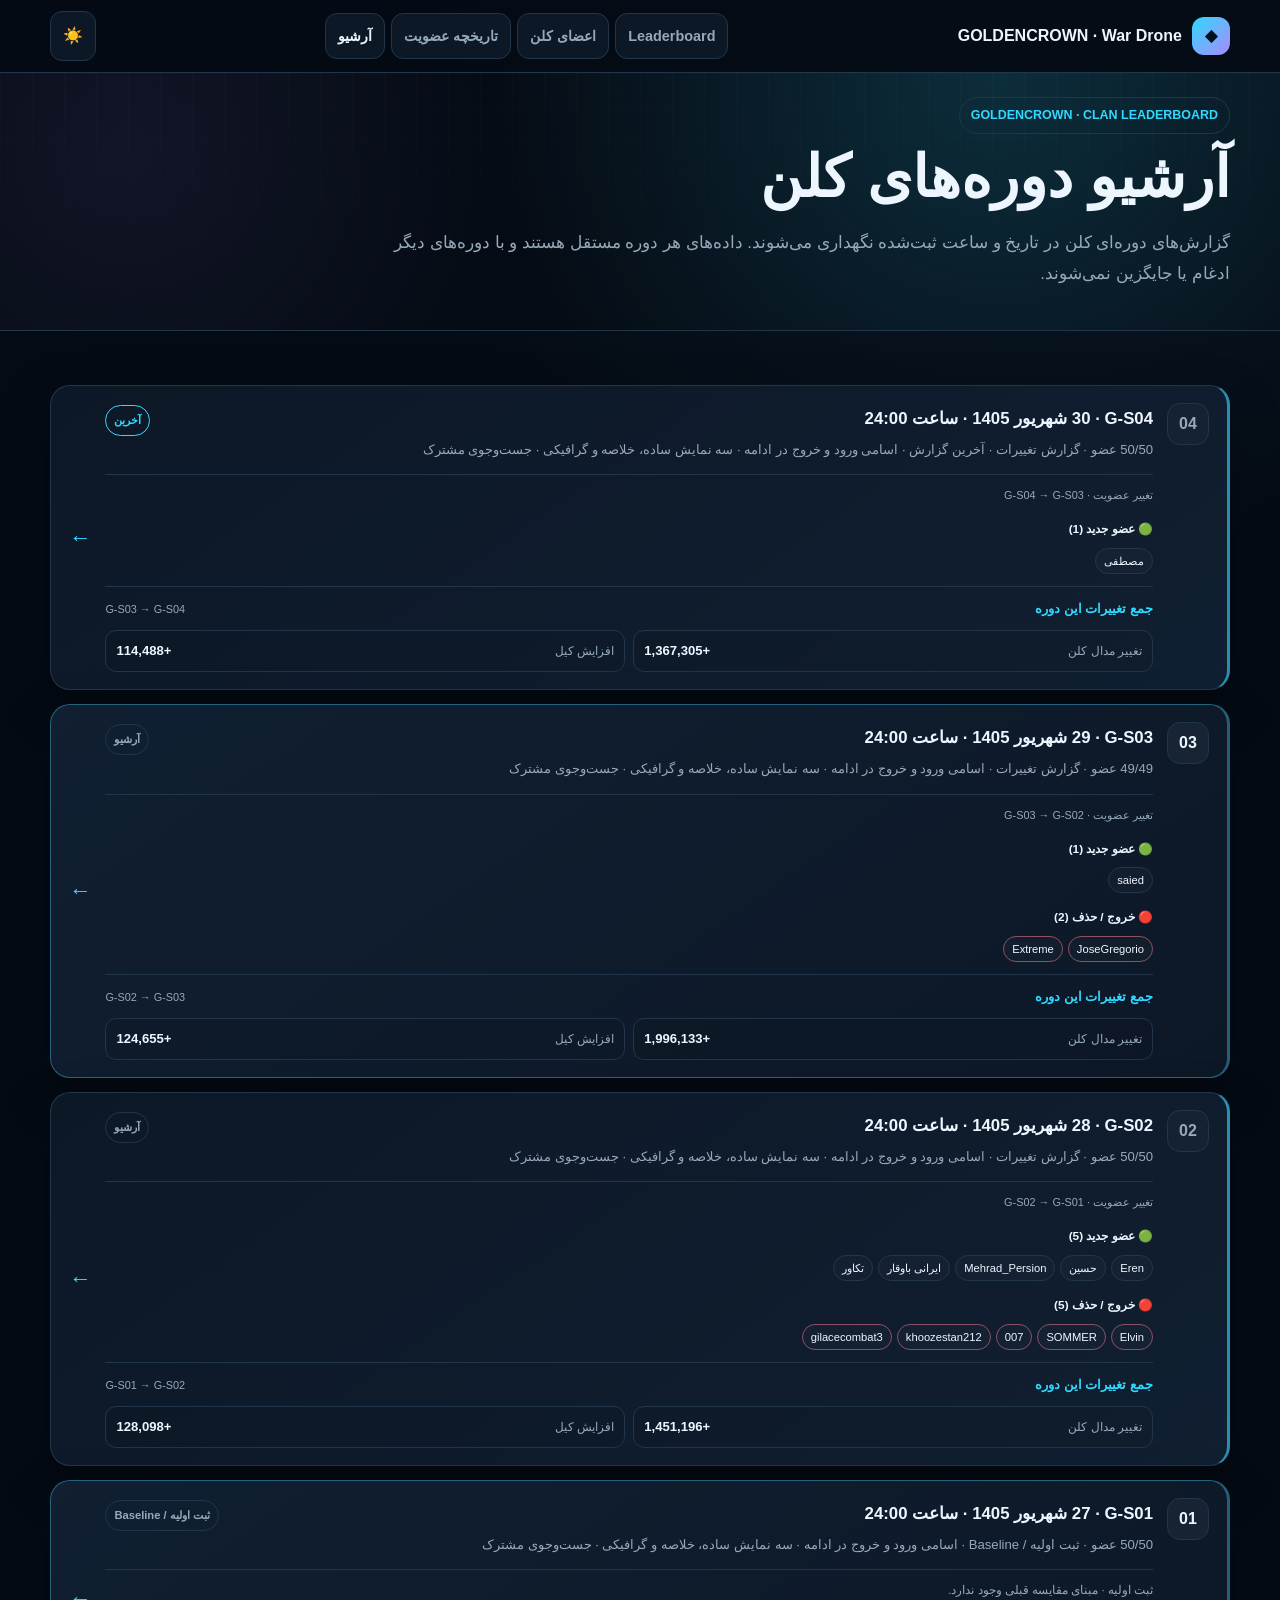
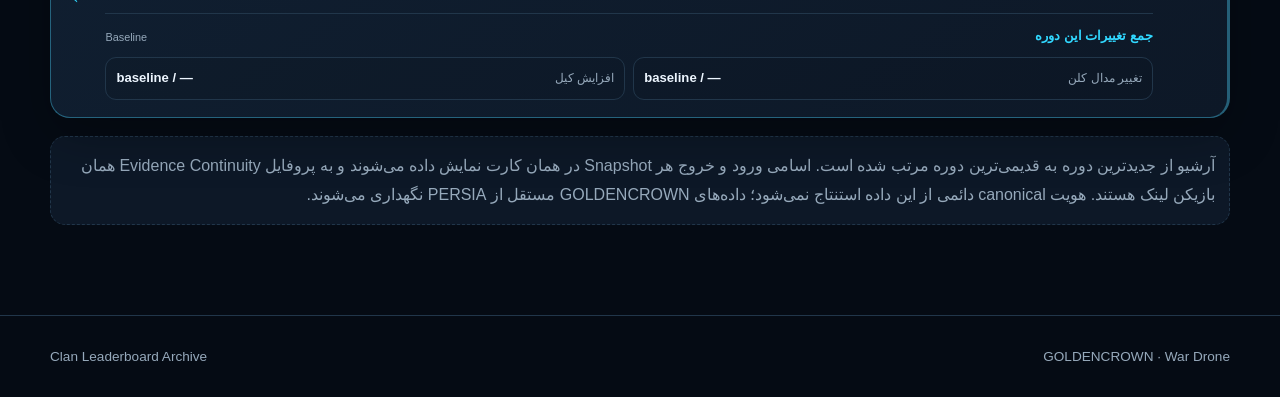
==== commit c2f29fda: "fix: rebuild Golden archive cards with member links" ====
--- a/clan-leaderboard/archive.html
+++ b/clan-leaderboard/archive.html
@@ -1,4 +1,4 @@
-<!doctype html><html lang="fa" dir="rtl" data-theme="dark"><head><meta charset="utf-8"><meta name="viewport" content="width=device-width,initial-scale=1,viewport-fit=cover"><meta name="theme-color" content="#050b14"><title>GOLDENCROWN · Clan Leaderboard Archive</title><link rel="stylesheet" href="../assets/css/app.css"><link rel="stylesheet" href="../assets/css/site.css"><style>.archive{padding:34px 0 50px}.hero{padding:24px 0;border-bottom:1px solid var(--line)}.badge{display:inline-block;border:1px solid var(--line);border-radius:999px;padding:6px 11px;color:var(--cyan);font-size:.78rem;font-weight:900}.hero h1{font-size:clamp(2rem,6vw,3.6rem);margin:10px 0}.hero p{color:var(--muted);max-width:850px}.report-list{display:grid;gap:14px;margin-top:20px}.report{position:relative;display:grid;grid-template-columns:auto 1fr auto;gap:14px;align-items:center;overflow:hidden;text-decoration:none;color:var(--text);border:1px solid var(--line);border-radius:20px;padding:17px 18px;background:linear-gradient(145deg,var(--panel),var(--panel2));box-shadow:var(--shadow);transition:transform .18s ease,border-color .18s ease,background .18s ease,box-shadow .18s ease}.report:nth-child(even){background:linear-gradient(145deg,var(--panel2),var(--panel));border-color:color-mix(in srgb,var(--line) 72%,var(--cyan) 28%)}.report:nth-child(odd){border-right:3px solid color-mix(in srgb,var(--cyan) 55%,var(--line))}.report:nth-child(even){border-right:3px solid color-mix(in srgb,var(--cyan) 25%,var(--line))}.report:hover{transform:translateY(-2px);border-color:var(--cyan);box-shadow:var(--shadow),0 0 0 1px color-mix(in srgb,var(--cyan) 22%,transparent)}.report:active{transform:scale(.99);border-color:var(--cyan)}.report-index{display:grid;place-items:center;min-width:42px;height:42px;border-radius:13px;border:1px solid var(--line);background:rgba(255,255,255,.025);color:var(--muted);font-weight:900}.report:nth-child(even) .report-index{background:rgba(255,255,255,.045);color:var(--text)}.report-main{min-width:0}.report-heading{display:flex;align-items:center;justify-content:space-between;gap:10px}.report h2{font-size:1.05rem;margin:0 0 4px}.report p{margin:0;color:var(--muted);font-size:.82rem}.report-status{flex:0 0 auto;border:1px solid var(--line);border-radius:999px;padding:4px 8px;color:var(--muted);font-size:.7rem;font-weight:800}.report:first-child .report-status{color:var(--cyan);border-color:var(--cyan)}.report-aggregate{display:grid;grid-template-columns:1fr 1fr;gap:8px;margin-top:12px;padding-top:10px;border-top:1px solid var(--line)}.aggregate-heading{grid-column:1/-1;display:flex;align-items:center;justify-content:space-between;gap:8px}.aggregate-heading strong{color:var(--cyan);font-size:.84rem}.aggregate-heading span{color:var(--muted);font-size:.68rem}.aggregate-item{display:flex;align-items:center;justify-content:space-between;gap:10px;border:1px solid var(--line);border-radius:11px;padding:8px 10px;background:rgba(0,0,0,.08)}.aggregate-item span{color:var(--muted);font-size:.75rem}.aggregate-item b{font-size:.82rem;font-variant-numeric:tabular-nums}.arrow{font-size:1.4rem;color:var(--cyan)}.note{margin-top:18px;padding:14px;border:1px dashed var(--line);border-radius:15px;color:var(--muted);background:var(--panel)}@media(max-width:620px){.shell{width:min(94vw,620px)}.report{grid-template-columns:auto 1fr;gap:10px;padding:15px}.report-index{min-width:36px;height:36px;border-radius:11px}.report-heading{display:block}.report-status{display:inline-block;margin-top:5px}.report p{line-height:1.7}.report-aggregate{grid-template-columns:1fr;gap:6px}.aggregate-heading{display:block}.aggregate-heading span{display:block;margin-top:2px}.aggregate-item{padding:8px}.arrow{display:none}}@media(prefers-reduced-motion:reduce){.report{transition:none}}.report{align-items:start}.report-title-link{color:inherit;text-decoration:none}.report-title-link:hover{color:var(--cyan)}.report-open{align-self:center;color:var(--cyan);text-decoration:none;font-size:1.4rem}.report-changes{display:grid;gap:8px;margin-top:12px;padding-top:10px;border-top:1px solid var(--line)}.change-transition{font-size:.68rem;color:var(--muted)}.change-group{display:grid;gap:5px}.change-group__heading strong{font-size:.74rem}.change-list{display:flex;flex-wrap:wrap;gap:5px}.change-player{display:inline-flex;align-items:center;gap:4px;border:1px solid var(--line);border-radius:999px;padding:5px 8px;background:rgba(255,255,255,.02);color:var(--text);text-decoration:none;font-size:.7rem;line-height:1.25}.change-player:hover{border-color:var(--cyan);color:var(--cyan)}.change-player--left{border-color:color-mix(in srgb,#ff6f7f 48%,var(--line))}.change-player--left:hover{border-color:#ff6f7f;color:#ff9da8}.change-empty{color:var(--muted);font-size:.72rem}</style></head><body><header class="topbar"><div class="shell"><a class="brand" href="../index.html"><span class="brand-mark">◆</span><span><b>GOLDENCROWN</b> · War Drone</span></a><nav class="nav"><a class="btn" href="index.html">Leaderboard</a><a class="btn" href="players.html">اعضای کلن</a><a class="btn" href="member-history.html">تاریخچه عضویت</a><a class="btn active" href="archive.html">آرشیو</a></nav><button class="theme-toggle" data-theme-toggle>☀️</button></div></header><main><section class="hero"><div class="shell"><span class="badge">GOLDENCROWN · CLAN LEADERBOARD</span><h1>آرشیو دوره‌های کلن</h1><p>گزارش‌های دوره‌ای کلن در تاریخ و ساعت ثبت‌شده نگهداری می‌شوند. داده‌های هر دوره مستقل هستند و با دوره‌های دیگر ادغام یا جایگزین نمی‌شوند.</p></div></section><section class="archive"><div class="shell"><div class="report-list"><a class="report" href="index.html?snapshot=G-S04&mode=simple" aria-label="G-S04 — 30 شهریور 1405 24:00"><span class="report-index" aria-hidden="true">04</span><div class="report-main"><div class="report-heading"><h2><a class="report-title-link" href="index.html?snapshot=G-S04&mode=simple"><bdi dir="ltr">G-S04</bdi> · 30 شهریور 1405 · ساعت <bdi dir="ltr">24:00</bdi></a></h2><span class="report-status">آخرین</span></div><p>50/50 عضو · گزارش تغییرات · آخرین گزارش · یک عضو جدید · سه نمایش ساده، خلاصه و گرافیکی · جست‌وجوی مشترک</p><div class="report-changes"><div class="change-transition">تغییر عضویت · G-S03 → G-S04</div><div class="change-group change-player--new"><div class="change-group__heading"><strong>🟢 عضو جدید (1)</strong></div><div class="change-list"><a class="change-player change-player--new" href="player.html?id=G-S04-R050" title="مشاهده پروفایل">مصطفی</a></div></div></div><div class="report-aggregate"><div class="aggregate-heading"><strong>جمع تغییرات این دوره</strong><span>G-S03 → G-S04</span></div><div class="aggregate-item"><span>تغییر مدال کلن</span><b>+1,367,305</b></div><div class="aggregate-item"><span>افزایش کیل</span><b>+114,488</b></div></div></div><a class="arrow report-open" href="index.html?snapshot=G-S04&mode=simple" aria-label="G-S04 — 30 شهریور 1405 24:00">←</a></article>
-<a class="report" href="index.html?snapshot=G-S03&mode=simple" aria-label="G-S03 — 29 شهریور 1405 24:00"><span class="report-index" aria-hidden="true">03</span><div class="report-main"><div class="report-heading"><h2><a class="report-title-link" href="index.html?snapshot=G-S03&mode=simple"><bdi dir="ltr">G-S03</bdi> · 29 شهریور 1405 · ساعت <bdi dir="ltr">24:00</bdi></a></h2><span class="report-status">آرشیو</span></div><p>49/49 عضو · گزارش تغییرات · Snapshot قبلی · سه نمایش ساده، خلاصه و گرافیکی · جست‌وجوی مشترک</p><div class="report-changes"><div class="change-transition">تغییر عضویت · G-S02 → G-S03</div><div class="change-group change-player--new"><div class="change-group__heading"><strong>🟢 عضو جدید (1)</strong></div><div class="change-list"><a class="change-player change-player--new" href="player.html?id=G-S03-R048" title="مشاهده پروفایل">saied</a></div></div><div class="change-group change-player--left"><div class="change-group__heading"><strong>🔴 خروج / حذف (2)</strong></div><div class="change-list"><a class="change-player change-player--left" href="player.html?id=G-S02-R002" title="مشاهده پروفایل">JoseGregorio</a><a class="change-player change-player--left" href="player.html?id=G-S02-R042" title="مشاهده پروفایل">Extreme</a></div></div></div><div class="report-aggregate"><div class="aggregate-heading"><strong>جمع تغییرات این دوره</strong><span>G-S02 → G-S03</span></div><div class="aggregate-item"><span>تغییر مدال کلن</span><b>+1,996,133</b></div><div class="aggregate-item"><span>افزایش کیل</span><b>+124,655</b></div></div></div><a class="arrow report-open" href="index.html?snapshot=G-S03&mode=simple" aria-label="G-S03 — 29 شهریور 1405 24:00">←</a></article>
-<a class="report" href="index.html?snapshot=G-S02&mode=simple" aria-label="G-S02 — 28 شهریور 1405 24:00"><span class="report-index" aria-hidden="true">02</span><div class="report-main"><div class="report-heading"><h2><a class="report-title-link" href="index.html?snapshot=G-S02&mode=simple"><bdi dir="ltr">G-S02</bdi> · 28 شهریور 1405 · ساعت <bdi dir="ltr">24:00</bdi></a></h2><span class="report-status">آرشیو</span></div><p>50/50 عضو · گزارش تغییرات · Snapshot قبلی · سه نمایش ساده، خلاصه و گرافیکی · جست‌وجوی مشترک</p><div class="report-changes"><div class="change-transition">تغییر عضویت · G-S01 → G-S02</div><div class="change-group change-player--new"><div class="change-group__heading"><strong>🟢 عضو جدید (5)</strong></div><div class="change-list"><a class="change-player change-player--new" href="player.html?id=G-S02-R031" title="مشاهده پروفایل">Eren</a><a class="change-player change-player--new" href="player.html?id=G-S02-R047" title="مشاهده پروفایل">حسين</a><a class="change-player change-player--new" href="player.html?id=G-S02-R048" title="مشاهده پروفایل">Mehrad_Persion</a><a class="change-player change-player--new" href="player.html?id=G-S02-R049" title="مشاهده پروفایل">ایرانی باوقار</a><a class="change-player change-player--new" href="player.html?id=G-S02-R050" title="مشاهده پروفایل">تکاور</a></div></div><div class="change-group change-player--left"><div class="change-group__heading"><strong>🔴 خروج / حذف (5)</strong></div><div class="change-list"><a class="change-player change-player--left" href="player.html?id=G-S01-R033" title="مشاهده پروفایل">Elvin</a><a class="change-player change-player--left" href="player.html?id=G-S01-R036" title="مشاهده پروفایل">SOMMER</a><a class="change-player change-player--left" href="player.html?id=G-S01-R040" title="مشاهده پروفایل">007</a><a class="change-player change-player--left" href="player.html?id=G-S01-R044" title="مشاهده پروفایل">khoozestan212</a><a class="change-player change-player--left" href="player.html?id=G-S01-R048" title="مشاهده پروفایل">gilacecombat3</a></div></div></div><div class="report-aggregate"><div class="aggregate-heading"><strong>جمع تغییرات این دوره</strong><span>G-S01 → G-S02</span></div><div class="aggregate-item"><span>تغییر مدال کلن</span><b>+1,451,196</b></div><div class="aggregate-item"><span>افزایش کیل</span><b>+128,098</b></div></div></div><a class="arrow report-open" href="index.html?snapshot=G-S02&mode=simple" aria-label="G-S02 — 28 شهریور 1405 24:00">←</a></article>
-<a class="report" href="index.html?snapshot=G-S01&mode=simple" aria-label="G-S01 — 27 شهریور 1405 24:00"><span class="report-index" aria-hidden="true">01</span><div class="report-main"><div class="report-heading"><h2><a class="report-title-link" href="index.html?snapshot=G-S01&mode=simple"><bdi dir="ltr">G-S01</bdi> · 27 شهریور 1405 · ساعت <bdi dir="ltr">24:00</bdi></a></h2><span class="report-status">ثبت اولیه / Baseline</span></div><p>50/50 عضو · ثبت اولیه / Baseline · سه نمایش ساده، خلاصه و گرافیکی · جست‌وجوی مشترک</p><div class="report-changes"><div class="change-empty">ثبت اولیه · مبنای مقایسه قبلی وجود ندارد.</div></div><div class="report-aggregate"><div class="aggregate-heading"><strong>جمع تغییرات این دوره</strong><span>Baseline</span></div><div class="aggregate-item"><span>تغییر مدال کلن</span><b>— / baseline</b></div><div class="aggregate-item"><span>افزایش کیل</span><b>— / baseline</b></div></div></div><a class="arrow report-open" href="index.html?snapshot=G-S01&mode=simple" aria-label="G-S01 — 27 شهریور 1405 24:00">←</a></article></div><div class="note">آرشیو از جدیدترین دوره به قدیمی‌ترین دوره مرتب شده است. اسامی ورود و خروج هر Snapshot در همان کارت نمایش داده می‌شوند و به پروفایل Evidence Continuity همان بازیکن لینک هستند. هویت canonical دائمی از این داده استنتاج نمی‌شود؛ داده‌های GOLDENCROWN مستقل از PERSIA نگهداری می‌شوند.</div></div></section></main><footer class="footer"><div class="shell"><span>GOLDENCROWN · War Drone</span><span>Clan Leaderboard Archive</span></div></footer><script src="../assets/js/app.js"></script></body></html>+<!doctype html><html lang="fa" dir="rtl" data-theme="dark"><head><meta charset="utf-8"><meta name="viewport" content="width=device-width,initial-scale=1,viewport-fit=cover"><meta name="theme-color" content="#050b14"><title>GOLDENCROWN · Clan Leaderboard Archive</title><link rel="stylesheet" href="../assets/css/app.css"><link rel="stylesheet" href="../assets/css/site.css"><style>.archive{padding:34px 0 50px}.hero{padding:24px 0;border-bottom:1px solid var(--line)}.badge{display:inline-block;border:1px solid var(--line);border-radius:999px;padding:6px 11px;color:var(--cyan);font-size:.78rem;font-weight:900}.hero h1{font-size:clamp(2rem,6vw,3.6rem);margin:10px 0}.hero p{color:var(--muted);max-width:850px}.report-list{display:grid;gap:14px;margin-top:20px}.report{position:relative;display:grid;grid-template-columns:auto 1fr auto;gap:14px;align-items:center;overflow:hidden;text-decoration:none;color:var(--text);border:1px solid var(--line);border-radius:20px;padding:17px 18px;background:linear-gradient(145deg,var(--panel),var(--panel2));box-shadow:var(--shadow);transition:transform .18s ease,border-color .18s ease,background .18s ease,box-shadow .18s ease}.report:nth-child(even){background:linear-gradient(145deg,var(--panel2),var(--panel));border-color:color-mix(in srgb,var(--line) 72%,var(--cyan) 28%)}.report:nth-child(odd){border-right:3px solid color-mix(in srgb,var(--cyan) 55%,var(--line))}.report:nth-child(even){border-right:3px solid color-mix(in srgb,var(--cyan) 25%,var(--line))}.report:hover{transform:translateY(-2px);border-color:var(--cyan);box-shadow:var(--shadow),0 0 0 1px color-mix(in srgb,var(--cyan) 22%,transparent)}.report:active{transform:scale(.99);border-color:var(--cyan)}.report-index{display:grid;place-items:center;min-width:42px;height:42px;border-radius:13px;border:1px solid var(--line);background:rgba(255,255,255,.025);color:var(--muted);font-weight:900}.report:nth-child(even) .report-index{background:rgba(255,255,255,.045);color:var(--text)}.report-main{min-width:0}.report-heading{display:flex;align-items:center;justify-content:space-between;gap:10px}.report h2{font-size:1.05rem;margin:0 0 4px}.report p{margin:0;color:var(--muted);font-size:.82rem}.report-status{flex:0 0 auto;border:1px solid var(--line);border-radius:999px;padding:4px 8px;color:var(--muted);font-size:.7rem;font-weight:800}.report:first-child .report-status{color:var(--cyan);border-color:var(--cyan)}.report-aggregate{display:grid;grid-template-columns:1fr 1fr;gap:8px;margin-top:12px;padding-top:10px;border-top:1px solid var(--line)}.aggregate-heading{grid-column:1/-1;display:flex;align-items:center;justify-content:space-between;gap:8px}.aggregate-heading strong{color:var(--cyan);font-size:.84rem}.aggregate-heading span{color:var(--muted);font-size:.68rem}.aggregate-item{display:flex;align-items:center;justify-content:space-between;gap:10px;border:1px solid var(--line);border-radius:11px;padding:8px 10px;background:rgba(0,0,0,.08)}.aggregate-item span{color:var(--muted);font-size:.75rem}.aggregate-item b{font-size:.82rem;font-variant-numeric:tabular-nums}.arrow{font-size:1.4rem;color:var(--cyan)}.note{margin-top:18px;padding:14px;border:1px dashed var(--line);border-radius:15px;color:var(--muted);background:var(--panel)}@media(max-width:620px){.shell{width:min(94vw,620px)}.report{grid-template-columns:auto 1fr;gap:10px;padding:15px}.report-index{min-width:36px;height:36px;border-radius:11px}.report-heading{display:block}.report-status{display:inline-block;margin-top:5px}.report p{line-height:1.7}.report-aggregate{grid-template-columns:1fr;gap:6px}.aggregate-heading{display:block}.aggregate-heading span{display:block;margin-top:2px}.aggregate-item{padding:8px}.arrow{display:none}}@media(prefers-reduced-motion:reduce){.report{transition:none}}.report{align-items:start}.report-title-link{color:inherit;text-decoration:none}.report-title-link:hover{color:var(--cyan)}.report-open{align-self:center;color:var(--cyan);text-decoration:none;font-size:1.4rem}.report-changes{display:grid;gap:8px;margin-top:12px;padding-top:10px;border-top:1px solid var(--line)}.change-transition{font-size:.68rem;color:var(--muted)}.change-group{display:grid;gap:5px}.change-group__heading strong{font-size:.74rem}.change-list{display:flex;flex-wrap:wrap;gap:5px}.change-player{display:inline-flex;align-items:center;gap:4px;border:1px solid var(--line);border-radius:999px;padding:5px 8px;background:rgba(255,255,255,.02);color:var(--text);text-decoration:none;font-size:.7rem;line-height:1.25}.change-player:hover{border-color:var(--cyan);color:var(--cyan)}.change-player--left{border-color:color-mix(in srgb,#ff6f7f 48%,var(--line))}.change-player--left:hover{border-color:#ff6f7f;color:#ff9da8}.change-empty{color:var(--muted);font-size:.72rem}</style></head><body><header class="topbar"><div class="shell"><a class="brand" href="../index.html"><span class="brand-mark">◆</span><span><b>GOLDENCROWN</b> · War Drone</span></a><nav class="nav"><a class="btn" href="index.html">Leaderboard</a><a class="btn" href="players.html">اعضای کلن</a><a class="btn" href="member-history.html">تاریخچه عضویت</a><a class="btn active" href="archive.html">آرشیو</a></nav><button class="theme-toggle" data-theme-toggle>☀️</button></div></header><main><section class="hero"><div class="shell"><span class="badge">GOLDENCROWN · CLAN LEADERBOARD</span><h1>آرشیو دوره‌های کلن</h1><p>گزارش‌های دوره‌ای کلن در تاریخ و ساعت ثبت‌شده نگهداری می‌شوند. داده‌های هر دوره مستقل هستند و با دوره‌های دیگر ادغام یا جایگزین نمی‌شوند.</p></div></section><section class="archive"><div class="shell"><div class="report-list"><article class="report report--period-4"><span class="report-index" aria-hidden="true">04</span><div class="report-main"><div class="report-heading"><h2><a class="report-title-link" href="index.html?snapshot=G-S04&mode=simple"><bdi dir="ltr">G-S04</bdi> · 30 شهریور 1405 · ساعت <bdi dir="ltr">24:00</bdi></a></h2><span class="report-status">آخرین</span></div><p>50/50 عضو · گزارش تغییرات · آخرین گزارش · اسامی ورود و خروج در ادامه · سه نمایش ساده، خلاصه و گرافیکی · جست‌وجوی مشترک</p><div class="report-changes"><div class="change-transition">تغییر عضویت · <bdi dir="ltr">G-S03</bdi> → <bdi dir="ltr">G-S04</bdi></div><div class="change-group change-player--new"><div class="change-group__heading"><strong>🟢 عضو جدید (1)</strong></div><div class="change-list"><a class="change-player change-player--new" href="player.html?id=G-S04-R050" title="مشاهده پروفایل">مصطفی</a></div></div></div><div class="report-aggregate"><div class="aggregate-heading"><strong>جمع تغییرات این دوره</strong><span>G-S03 → G-S04</span></div><div class="aggregate-item"><span>تغییر مدال کلن</span><b>+1,367,305</b></div><div class="aggregate-item"><span>افزایش کیل</span><b>+114,488</b></div></div></div><a class="arrow report-open" href="index.html?snapshot=G-S04&mode=simple" aria-label="G-S04 — 30 شهریور 1405 24:00">←</a></article>
+<article class="report report--period-3"><span class="report-index" aria-hidden="true">03</span><div class="report-main"><div class="report-heading"><h2><a class="report-title-link" href="index.html?snapshot=G-S03&mode=simple"><bdi dir="ltr">G-S03</bdi> · 29 شهریور 1405 · ساعت <bdi dir="ltr">24:00</bdi></a></h2><span class="report-status">آرشیو</span></div><p>49/49 عضو · گزارش تغییرات · اسامی ورود و خروج در ادامه · سه نمایش ساده، خلاصه و گرافیکی · جست‌وجوی مشترک</p><div class="report-changes"><div class="change-transition">تغییر عضویت · <bdi dir="ltr">G-S02</bdi> → <bdi dir="ltr">G-S03</bdi></div><div class="change-group change-player--new"><div class="change-group__heading"><strong>🟢 عضو جدید (1)</strong></div><div class="change-list"><a class="change-player change-player--new" href="player.html?id=G-S03-R048" title="مشاهده پروفایل">saied</a></div></div><div class="change-group change-player--left"><div class="change-group__heading"><strong>🔴 خروج / حذف (2)</strong></div><div class="change-list"><a class="change-player change-player--left" href="player.html?id=G-S02-R002" title="مشاهده پروفایل">JoseGregorio</a><a class="change-player change-player--left" href="player.html?id=G-S02-R042" title="مشاهده پروفایل">Extreme</a></div></div></div><div class="report-aggregate"><div class="aggregate-heading"><strong>جمع تغییرات این دوره</strong><span>G-S02 → G-S03</span></div><div class="aggregate-item"><span>تغییر مدال کلن</span><b>+1,996,133</b></div><div class="aggregate-item"><span>افزایش کیل</span><b>+124,655</b></div></div></div><a class="arrow report-open" href="index.html?snapshot=G-S03&mode=simple" aria-label="G-S03 — 29 شهریور 1405 24:00">←</a></article>
+<article class="report report--period-2"><span class="report-index" aria-hidden="true">02</span><div class="report-main"><div class="report-heading"><h2><a class="report-title-link" href="index.html?snapshot=G-S02&mode=simple"><bdi dir="ltr">G-S02</bdi> · 28 شهریور 1405 · ساعت <bdi dir="ltr">24:00</bdi></a></h2><span class="report-status">آرشیو</span></div><p>50/50 عضو · گزارش تغییرات · اسامی ورود و خروج در ادامه · سه نمایش ساده، خلاصه و گرافیکی · جست‌وجوی مشترک</p><div class="report-changes"><div class="change-transition">تغییر عضویت · <bdi dir="ltr">G-S01</bdi> → <bdi dir="ltr">G-S02</bdi></div><div class="change-group change-player--new"><div class="change-group__heading"><strong>🟢 عضو جدید (5)</strong></div><div class="change-list"><a class="change-player change-player--new" href="player.html?id=G-S02-R031" title="مشاهده پروفایل">Eren</a><a class="change-player change-player--new" href="player.html?id=G-S02-R047" title="مشاهده پروفایل">حسين</a><a class="change-player change-player--new" href="player.html?id=G-S02-R048" title="مشاهده پروفایل">Mehrad_Persion</a><a class="change-player change-player--new" href="player.html?id=G-S02-R049" title="مشاهده پروفایل">ایرانی باوقار</a><a class="change-player change-player--new" href="player.html?id=G-S02-R050" title="مشاهده پروفایل">تکاور</a></div></div><div class="change-group change-player--left"><div class="change-group__heading"><strong>🔴 خروج / حذف (5)</strong></div><div class="change-list"><a class="change-player change-player--left" href="player.html?id=G-S01-R033" title="مشاهده پروفایل">Elvin</a><a class="change-player change-player--left" href="player.html?id=G-S01-R036" title="مشاهده پروفایل">SOMMER</a><a class="change-player change-player--left" href="player.html?id=G-S01-R040" title="مشاهده پروفایل">007</a><a class="change-player change-player--left" href="player.html?id=G-S01-R044" title="مشاهده پروفایل">khoozestan212</a><a class="change-player change-player--left" href="player.html?id=G-S01-R048" title="مشاهده پروفایل">gilacecombat3</a></div></div></div><div class="report-aggregate"><div class="aggregate-heading"><strong>جمع تغییرات این دوره</strong><span>G-S01 → G-S02</span></div><div class="aggregate-item"><span>تغییر مدال کلن</span><b>+1,451,196</b></div><div class="aggregate-item"><span>افزایش کیل</span><b>+128,098</b></div></div></div><a class="arrow report-open" href="index.html?snapshot=G-S02&mode=simple" aria-label="G-S02 — 28 شهریور 1405 24:00">←</a></article>
+<article class="report report--period-1"><span class="report-index" aria-hidden="true">01</span><div class="report-main"><div class="report-heading"><h2><a class="report-title-link" href="index.html?snapshot=G-S01&mode=simple"><bdi dir="ltr">G-S01</bdi> · 27 شهریور 1405 · ساعت <bdi dir="ltr">24:00</bdi></a></h2><span class="report-status">ثبت اولیه / Baseline</span></div><p>50/50 عضو · ثبت اولیه / Baseline · اسامی ورود و خروج در ادامه · سه نمایش ساده، خلاصه و گرافیکی · جست‌وجوی مشترک</p><div class="report-changes"><div class="change-empty">ثبت اولیه · مبنای مقایسه قبلی وجود ندارد.</div></div><div class="report-aggregate"><div class="aggregate-heading"><strong>جمع تغییرات این دوره</strong><span>Baseline</span></div><div class="aggregate-item"><span>تغییر مدال کلن</span><b>— / baseline</b></div><div class="aggregate-item"><span>افزایش کیل</span><b>— / baseline</b></div></div></div><a class="arrow report-open" href="index.html?snapshot=G-S01&mode=simple" aria-label="G-S01 — 27 شهریور 1405 24:00">←</a></article></div><div class="note">آرشیو از جدیدترین دوره به قدیمی‌ترین دوره مرتب شده است. اسامی ورود و خروج هر Snapshot در همان کارت نمایش داده می‌شوند و به پروفایل Evidence Continuity همان بازیکن لینک هستند. هویت canonical دائمی از این داده استنتاج نمی‌شود؛ داده‌های GOLDENCROWN مستقل از PERSIA نگهداری می‌شوند.</div></div></section></main><footer class="footer"><div class="shell"><span>GOLDENCROWN · War Drone</span><span>Clan Leaderboard Archive</span></div></footer><script src="../assets/js/app.js"></script></body></html>
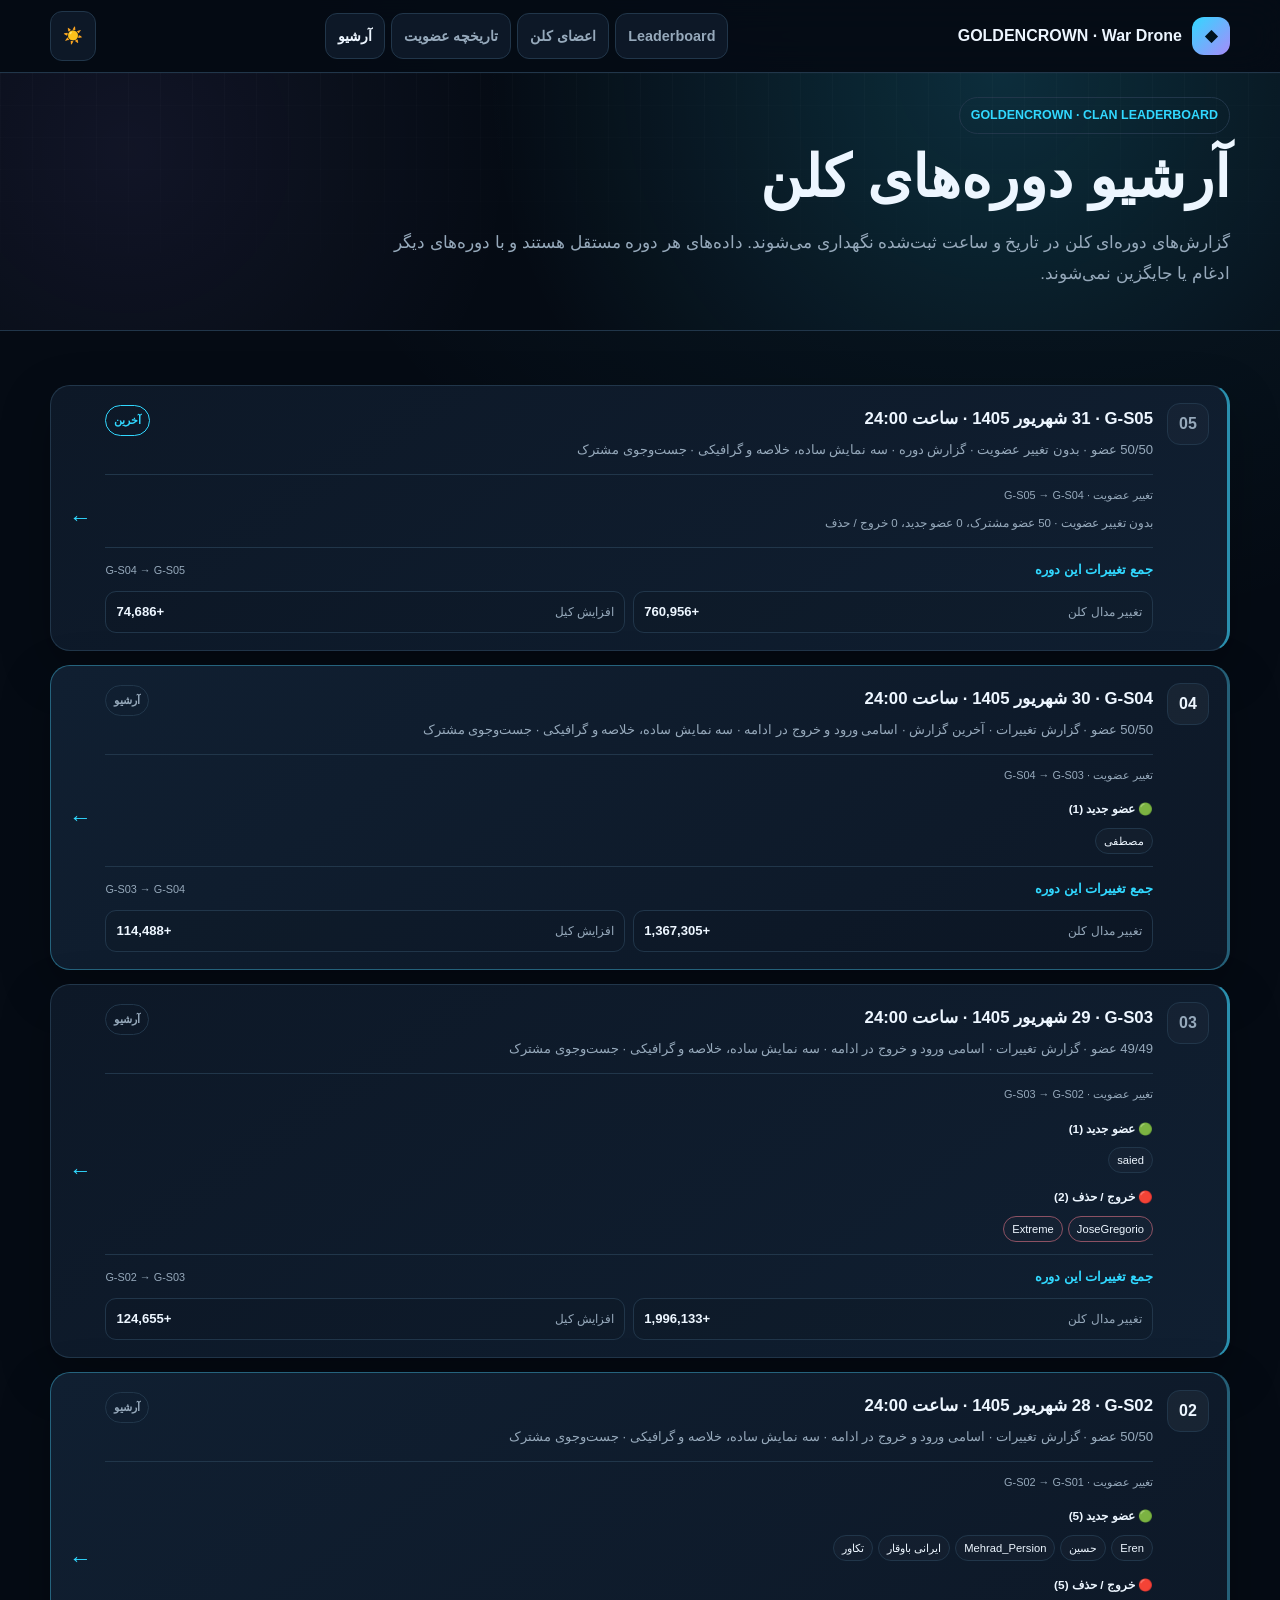
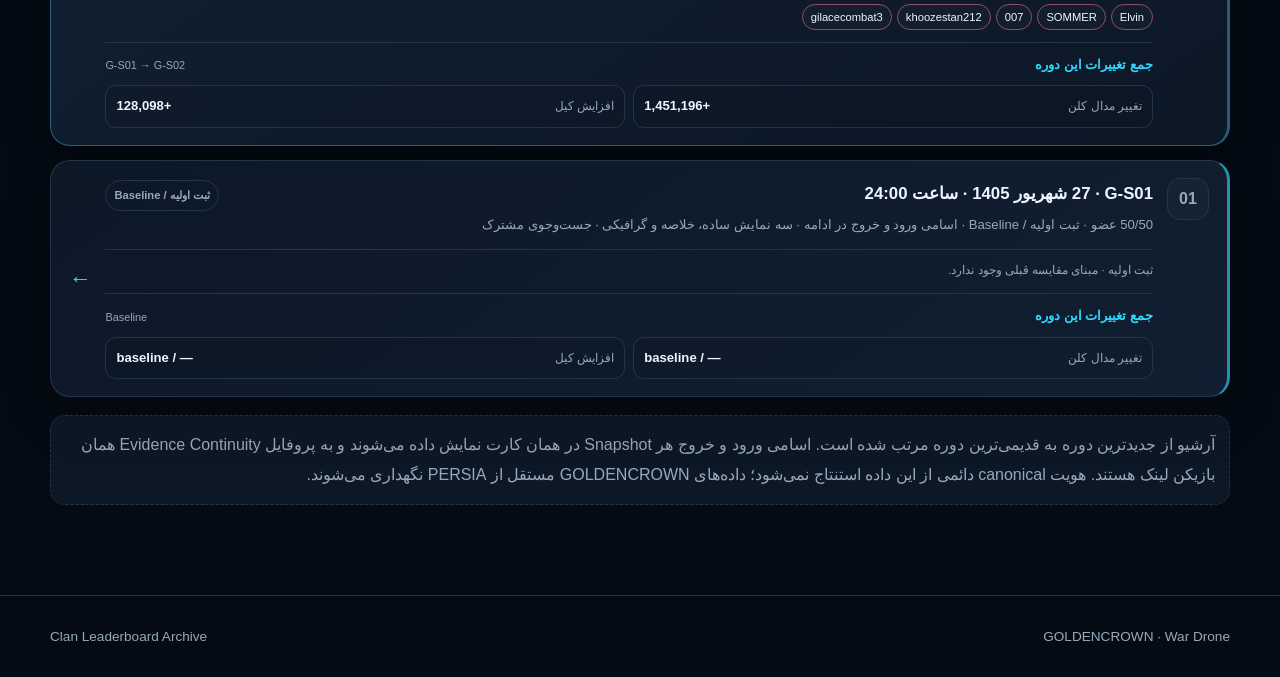
==== commit 1068653a: "feat: publish Golden Crown G-S05 snapshot" ====
--- a/clan-leaderboard/archive.html
+++ b/clan-leaderboard/archive.html
@@ -1,4 +1,4 @@
-<!doctype html><html lang="fa" dir="rtl" data-theme="dark"><head><meta charset="utf-8"><meta name="viewport" content="width=device-width,initial-scale=1,viewport-fit=cover"><meta name="theme-color" content="#050b14"><title>GOLDENCROWN · Clan Leaderboard Archive</title><link rel="stylesheet" href="../assets/css/app.css"><link rel="stylesheet" href="../assets/css/site.css"><style>.archive{padding:34px 0 50px}.hero{padding:24px 0;border-bottom:1px solid var(--line)}.badge{display:inline-block;border:1px solid var(--line);border-radius:999px;padding:6px 11px;color:var(--cyan);font-size:.78rem;font-weight:900}.hero h1{font-size:clamp(2rem,6vw,3.6rem);margin:10px 0}.hero p{color:var(--muted);max-width:850px}.report-list{display:grid;gap:14px;margin-top:20px}.report{position:relative;display:grid;grid-template-columns:auto 1fr auto;gap:14px;align-items:center;overflow:hidden;text-decoration:none;color:var(--text);border:1px solid var(--line);border-radius:20px;padding:17px 18px;background:linear-gradient(145deg,var(--panel),var(--panel2));box-shadow:var(--shadow);transition:transform .18s ease,border-color .18s ease,background .18s ease,box-shadow .18s ease}.report:nth-child(even){background:linear-gradient(145deg,var(--panel2),var(--panel));border-color:color-mix(in srgb,var(--line) 72%,var(--cyan) 28%)}.report:nth-child(odd){border-right:3px solid color-mix(in srgb,var(--cyan) 55%,var(--line))}.report:nth-child(even){border-right:3px solid color-mix(in srgb,var(--cyan) 25%,var(--line))}.report:hover{transform:translateY(-2px);border-color:var(--cyan);box-shadow:var(--shadow),0 0 0 1px color-mix(in srgb,var(--cyan) 22%,transparent)}.report:active{transform:scale(.99);border-color:var(--cyan)}.report-index{display:grid;place-items:center;min-width:42px;height:42px;border-radius:13px;border:1px solid var(--line);background:rgba(255,255,255,.025);color:var(--muted);font-weight:900}.report:nth-child(even) .report-index{background:rgba(255,255,255,.045);color:var(--text)}.report-main{min-width:0}.report-heading{display:flex;align-items:center;justify-content:space-between;gap:10px}.report h2{font-size:1.05rem;margin:0 0 4px}.report p{margin:0;color:var(--muted);font-size:.82rem}.report-status{flex:0 0 auto;border:1px solid var(--line);border-radius:999px;padding:4px 8px;color:var(--muted);font-size:.7rem;font-weight:800}.report:first-child .report-status{color:var(--cyan);border-color:var(--cyan)}.report-aggregate{display:grid;grid-template-columns:1fr 1fr;gap:8px;margin-top:12px;padding-top:10px;border-top:1px solid var(--line)}.aggregate-heading{grid-column:1/-1;display:flex;align-items:center;justify-content:space-between;gap:8px}.aggregate-heading strong{color:var(--cyan);font-size:.84rem}.aggregate-heading span{color:var(--muted);font-size:.68rem}.aggregate-item{display:flex;align-items:center;justify-content:space-between;gap:10px;border:1px solid var(--line);border-radius:11px;padding:8px 10px;background:rgba(0,0,0,.08)}.aggregate-item span{color:var(--muted);font-size:.75rem}.aggregate-item b{font-size:.82rem;font-variant-numeric:tabular-nums}.arrow{font-size:1.4rem;color:var(--cyan)}.note{margin-top:18px;padding:14px;border:1px dashed var(--line);border-radius:15px;color:var(--muted);background:var(--panel)}@media(max-width:620px){.shell{width:min(94vw,620px)}.report{grid-template-columns:auto 1fr;gap:10px;padding:15px}.report-index{min-width:36px;height:36px;border-radius:11px}.report-heading{display:block}.report-status{display:inline-block;margin-top:5px}.report p{line-height:1.7}.report-aggregate{grid-template-columns:1fr;gap:6px}.aggregate-heading{display:block}.aggregate-heading span{display:block;margin-top:2px}.aggregate-item{padding:8px}.arrow{display:none}}@media(prefers-reduced-motion:reduce){.report{transition:none}}.report{align-items:start}.report-title-link{color:inherit;text-decoration:none}.report-title-link:hover{color:var(--cyan)}.report-open{align-self:center;color:var(--cyan);text-decoration:none;font-size:1.4rem}.report-changes{display:grid;gap:8px;margin-top:12px;padding-top:10px;border-top:1px solid var(--line)}.change-transition{font-size:.68rem;color:var(--muted)}.change-group{display:grid;gap:5px}.change-group__heading strong{font-size:.74rem}.change-list{display:flex;flex-wrap:wrap;gap:5px}.change-player{display:inline-flex;align-items:center;gap:4px;border:1px solid var(--line);border-radius:999px;padding:5px 8px;background:rgba(255,255,255,.02);color:var(--text);text-decoration:none;font-size:.7rem;line-height:1.25}.change-player:hover{border-color:var(--cyan);color:var(--cyan)}.change-player--left{border-color:color-mix(in srgb,#ff6f7f 48%,var(--line))}.change-player--left:hover{border-color:#ff6f7f;color:#ff9da8}.change-empty{color:var(--muted);font-size:.72rem}</style></head><body><header class="topbar"><div class="shell"><a class="brand" href="../index.html"><span class="brand-mark">◆</span><span><b>GOLDENCROWN</b> · War Drone</span></a><nav class="nav"><a class="btn" href="index.html">Leaderboard</a><a class="btn" href="players.html">اعضای کلن</a><a class="btn" href="member-history.html">تاریخچه عضویت</a><a class="btn active" href="archive.html">آرشیو</a></nav><button class="theme-toggle" data-theme-toggle>☀️</button></div></header><main><section class="hero"><div class="shell"><span class="badge">GOLDENCROWN · CLAN LEADERBOARD</span><h1>آرشیو دوره‌های کلن</h1><p>گزارش‌های دوره‌ای کلن در تاریخ و ساعت ثبت‌شده نگهداری می‌شوند. داده‌های هر دوره مستقل هستند و با دوره‌های دیگر ادغام یا جایگزین نمی‌شوند.</p></div></section><section class="archive"><div class="shell"><div class="report-list"><article class="report report--period-4"><span class="report-index" aria-hidden="true">04</span><div class="report-main"><div class="report-heading"><h2><a class="report-title-link" href="index.html?snapshot=G-S04&mode=simple"><bdi dir="ltr">G-S04</bdi> · 30 شهریور 1405 · ساعت <bdi dir="ltr">24:00</bdi></a></h2><span class="report-status">آخرین</span></div><p>50/50 عضو · گزارش تغییرات · آخرین گزارش · اسامی ورود و خروج در ادامه · سه نمایش ساده، خلاصه و گرافیکی · جست‌وجوی مشترک</p><div class="report-changes"><div class="change-transition">تغییر عضویت · <bdi dir="ltr">G-S03</bdi> → <bdi dir="ltr">G-S04</bdi></div><div class="change-group change-player--new"><div class="change-group__heading"><strong>🟢 عضو جدید (1)</strong></div><div class="change-list"><a class="change-player change-player--new" href="player.html?id=G-S04-R050" title="مشاهده پروفایل">مصطفی</a></div></div></div><div class="report-aggregate"><div class="aggregate-heading"><strong>جمع تغییرات این دوره</strong><span>G-S03 → G-S04</span></div><div class="aggregate-item"><span>تغییر مدال کلن</span><b>+1,367,305</b></div><div class="aggregate-item"><span>افزایش کیل</span><b>+114,488</b></div></div></div><a class="arrow report-open" href="index.html?snapshot=G-S04&mode=simple" aria-label="G-S04 — 30 شهریور 1405 24:00">←</a></article>
+<!doctype html><html lang="fa" dir="rtl" data-theme="dark"><head><meta charset="utf-8"><meta name="viewport" content="width=device-width,initial-scale=1,viewport-fit=cover"><meta name="theme-color" content="#050b14"><title>GOLDENCROWN · Clan Leaderboard Archive</title><link rel="stylesheet" href="../assets/css/app.css"><link rel="stylesheet" href="../assets/css/site.css"><style>.archive{padding:34px 0 50px}.hero{padding:24px 0;border-bottom:1px solid var(--line)}.badge{display:inline-block;border:1px solid var(--line);border-radius:999px;padding:6px 11px;color:var(--cyan);font-size:.78rem;font-weight:900}.hero h1{font-size:clamp(2rem,6vw,3.6rem);margin:10px 0}.hero p{color:var(--muted);max-width:850px}.report-list{display:grid;gap:14px;margin-top:20px}.report{position:relative;display:grid;grid-template-columns:auto 1fr auto;gap:14px;align-items:center;overflow:hidden;text-decoration:none;color:var(--text);border:1px solid var(--line);border-radius:20px;padding:17px 18px;background:linear-gradient(145deg,var(--panel),var(--panel2));box-shadow:var(--shadow);transition:transform .18s ease,border-color .18s ease,background .18s ease,box-shadow .18s ease}.report:nth-child(even){background:linear-gradient(145deg,var(--panel2),var(--panel));border-color:color-mix(in srgb,var(--line) 72%,var(--cyan) 28%)}.report:nth-child(odd){border-right:3px solid color-mix(in srgb,var(--cyan) 55%,var(--line))}.report:nth-child(even){border-right:3px solid color-mix(in srgb,var(--cyan) 25%,var(--line))}.report:hover{transform:translateY(-2px);border-color:var(--cyan);box-shadow:var(--shadow),0 0 0 1px color-mix(in srgb,var(--cyan) 22%,transparent)}.report:active{transform:scale(.99);border-color:var(--cyan)}.report-index{display:grid;place-items:center;min-width:42px;height:42px;border-radius:13px;border:1px solid var(--line);background:rgba(255,255,255,.025);color:var(--muted);font-weight:900}.report:nth-child(even) .report-index{background:rgba(255,255,255,.045);color:var(--text)}.report-main{min-width:0}.report-heading{display:flex;align-items:center;justify-content:space-between;gap:10px}.report h2{font-size:1.05rem;margin:0 0 4px}.report p{margin:0;color:var(--muted);font-size:.82rem}.report-status{flex:0 0 auto;border:1px solid var(--line);border-radius:999px;padding:4px 8px;color:var(--muted);font-size:.7rem;font-weight:800}.report:first-child .report-status{color:var(--cyan);border-color:var(--cyan)}.report-aggregate{display:grid;grid-template-columns:1fr 1fr;gap:8px;margin-top:12px;padding-top:10px;border-top:1px solid var(--line)}.aggregate-heading{grid-column:1/-1;display:flex;align-items:center;justify-content:space-between;gap:8px}.aggregate-heading strong{color:var(--cyan);font-size:.84rem}.aggregate-heading span{color:var(--muted);font-size:.68rem}.aggregate-item{display:flex;align-items:center;justify-content:space-between;gap:10px;border:1px solid var(--line);border-radius:11px;padding:8px 10px;background:rgba(0,0,0,.08)}.aggregate-item span{color:var(--muted);font-size:.75rem}.aggregate-item b{font-size:.82rem;font-variant-numeric:tabular-nums}.arrow{font-size:1.4rem;color:var(--cyan)}.note{margin-top:18px;padding:14px;border:1px dashed var(--line);border-radius:15px;color:var(--muted);background:var(--panel)}@media(max-width:620px){.shell{width:min(94vw,620px)}.report{grid-template-columns:auto 1fr;gap:10px;padding:15px}.report-index{min-width:36px;height:36px;border-radius:11px}.report-heading{display:block}.report-status{display:inline-block;margin-top:5px}.report p{line-height:1.7}.report-aggregate{grid-template-columns:1fr;gap:6px}.aggregate-heading{display:block}.aggregate-heading span{display:block;margin-top:2px}.aggregate-item{padding:8px}.arrow{display:none}}@media(prefers-reduced-motion:reduce){.report{transition:none}}.report{align-items:start}.report-title-link{color:inherit;text-decoration:none}.report-title-link:hover{color:var(--cyan)}.report-open{align-self:center;color:var(--cyan);text-decoration:none;font-size:1.4rem}.report-changes{display:grid;gap:8px;margin-top:12px;padding-top:10px;border-top:1px solid var(--line)}.change-transition{font-size:.68rem;color:var(--muted)}.change-group{display:grid;gap:5px}.change-group__heading strong{font-size:.74rem}.change-list{display:flex;flex-wrap:wrap;gap:5px}.change-player{display:inline-flex;align-items:center;gap:4px;border:1px solid var(--line);border-radius:999px;padding:5px 8px;background:rgba(255,255,255,.02);color:var(--text);text-decoration:none;font-size:.7rem;line-height:1.25}.change-player:hover{border-color:var(--cyan);color:var(--cyan)}.change-player--left{border-color:color-mix(in srgb,#ff6f7f 48%,var(--line))}.change-player--left:hover{border-color:#ff6f7f;color:#ff9da8}.change-empty{color:var(--muted);font-size:.72rem}</style></head><body><header class="topbar"><div class="shell"><a class="brand" href="../index.html"><span class="brand-mark">◆</span><span><b>GOLDENCROWN</b> · War Drone</span></a><nav class="nav"><a class="btn" href="index.html">Leaderboard</a><a class="btn" href="players.html">اعضای کلن</a><a class="btn" href="member-history.html">تاریخچه عضویت</a><a class="btn active" href="archive.html">آرشیو</a></nav><button class="theme-toggle" data-theme-toggle>☀️</button></div></header><main><section class="hero"><div class="shell"><span class="badge">GOLDENCROWN · CLAN LEADERBOARD</span><h1>آرشیو دوره‌های کلن</h1><p>گزارش‌های دوره‌ای کلن در تاریخ و ساعت ثبت‌شده نگهداری می‌شوند. داده‌های هر دوره مستقل هستند و با دوره‌های دیگر ادغام یا جایگزین نمی‌شوند.</p></div></section><section class="archive"><div class="shell"><div class="report-list"><article class="report report--period-5"><span class="report-index" aria-hidden="true">05</span><div class="report-main"><div class="report-heading"><h2><a class="report-title-link" href="index.html?snapshot=G-S05&mode=simple"><bdi dir="ltr">G-S05</bdi> · 31 شهریور 1405 · ساعت <bdi dir="ltr">24:00</bdi></a></h2><span class="report-status">آخرین</span></div><p>50/50 عضو · بدون تغییر عضویت · گزارش دوره · سه نمایش ساده، خلاصه و گرافیکی · جست‌وجوی مشترک</p><div class="report-changes"><div class="change-transition">تغییر عضویت · <bdi dir="ltr">G-S04</bdi> → <bdi dir="ltr">G-S05</bdi></div><div class="change-empty">بدون تغییر عضویت · 50 عضو مشترک، 0 عضو جدید، 0 خروج / حذف</div></div><div class="report-aggregate"><div class="aggregate-heading"><strong>جمع تغییرات این دوره</strong><span>G-S04 → G-S05</span></div><div class="aggregate-item"><span>تغییر مدال کلن</span><b>+760,956</b></div><div class="aggregate-item"><span>افزایش کیل</span><b>+74,686</b></div></div></div><a class="arrow report-open" href="index.html?snapshot=G-S05&mode=simple" aria-label="G-S05 — 31 شهریور 1405 24:00">←</a></article><article class="report report--period-4"><span class="report-index" aria-hidden="true">04</span><div class="report-main"><div class="report-heading"><h2><a class="report-title-link" href="index.html?snapshot=G-S04&mode=simple"><bdi dir="ltr">G-S04</bdi> · 30 شهریور 1405 · ساعت <bdi dir="ltr">24:00</bdi></a></h2><span class="report-status">آرشیو</span></div><p>50/50 عضو · گزارش تغییرات · آخرین گزارش · اسامی ورود و خروج در ادامه · سه نمایش ساده، خلاصه و گرافیکی · جست‌وجوی مشترک</p><div class="report-changes"><div class="change-transition">تغییر عضویت · <bdi dir="ltr">G-S03</bdi> → <bdi dir="ltr">G-S04</bdi></div><div class="change-group change-player--new"><div class="change-group__heading"><strong>🟢 عضو جدید (1)</strong></div><div class="change-list"><a class="change-player change-player--new" href="player.html?id=G-S04-R050" title="مشاهده پروفایل">مصطفی</a></div></div></div><div class="report-aggregate"><div class="aggregate-heading"><strong>جمع تغییرات این دوره</strong><span>G-S03 → G-S04</span></div><div class="aggregate-item"><span>تغییر مدال کلن</span><b>+1,367,305</b></div><div class="aggregate-item"><span>افزایش کیل</span><b>+114,488</b></div></div></div><a class="arrow report-open" href="index.html?snapshot=G-S04&mode=simple" aria-label="G-S04 — 30 شهریور 1405 24:00">←</a></article>
 <article class="report report--period-3"><span class="report-index" aria-hidden="true">03</span><div class="report-main"><div class="report-heading"><h2><a class="report-title-link" href="index.html?snapshot=G-S03&mode=simple"><bdi dir="ltr">G-S03</bdi> · 29 شهریور 1405 · ساعت <bdi dir="ltr">24:00</bdi></a></h2><span class="report-status">آرشیو</span></div><p>49/49 عضو · گزارش تغییرات · اسامی ورود و خروج در ادامه · سه نمایش ساده، خلاصه و گرافیکی · جست‌وجوی مشترک</p><div class="report-changes"><div class="change-transition">تغییر عضویت · <bdi dir="ltr">G-S02</bdi> → <bdi dir="ltr">G-S03</bdi></div><div class="change-group change-player--new"><div class="change-group__heading"><strong>🟢 عضو جدید (1)</strong></div><div class="change-list"><a class="change-player change-player--new" href="player.html?id=G-S03-R048" title="مشاهده پروفایل">saied</a></div></div><div class="change-group change-player--left"><div class="change-group__heading"><strong>🔴 خروج / حذف (2)</strong></div><div class="change-list"><a class="change-player change-player--left" href="player.html?id=G-S02-R002" title="مشاهده پروفایل">JoseGregorio</a><a class="change-player change-player--left" href="player.html?id=G-S02-R042" title="مشاهده پروفایل">Extreme</a></div></div></div><div class="report-aggregate"><div class="aggregate-heading"><strong>جمع تغییرات این دوره</strong><span>G-S02 → G-S03</span></div><div class="aggregate-item"><span>تغییر مدال کلن</span><b>+1,996,133</b></div><div class="aggregate-item"><span>افزایش کیل</span><b>+124,655</b></div></div></div><a class="arrow report-open" href="index.html?snapshot=G-S03&mode=simple" aria-label="G-S03 — 29 شهریور 1405 24:00">←</a></article>
 <article class="report report--period-2"><span class="report-index" aria-hidden="true">02</span><div class="report-main"><div class="report-heading"><h2><a class="report-title-link" href="index.html?snapshot=G-S02&mode=simple"><bdi dir="ltr">G-S02</bdi> · 28 شهریور 1405 · ساعت <bdi dir="ltr">24:00</bdi></a></h2><span class="report-status">آرشیو</span></div><p>50/50 عضو · گزارش تغییرات · اسامی ورود و خروج در ادامه · سه نمایش ساده، خلاصه و گرافیکی · جست‌وجوی مشترک</p><div class="report-changes"><div class="change-transition">تغییر عضویت · <bdi dir="ltr">G-S01</bdi> → <bdi dir="ltr">G-S02</bdi></div><div class="change-group change-player--new"><div class="change-group__heading"><strong>🟢 عضو جدید (5)</strong></div><div class="change-list"><a class="change-player change-player--new" href="player.html?id=G-S02-R031" title="مشاهده پروفایل">Eren</a><a class="change-player change-player--new" href="player.html?id=G-S02-R047" title="مشاهده پروفایل">حسين</a><a class="change-player change-player--new" href="player.html?id=G-S02-R048" title="مشاهده پروفایل">Mehrad_Persion</a><a class="change-player change-player--new" href="player.html?id=G-S02-R049" title="مشاهده پروفایل">ایرانی باوقار</a><a class="change-player change-player--new" href="player.html?id=G-S02-R050" title="مشاهده پروفایل">تکاور</a></div></div><div class="change-group change-player--left"><div class="change-group__heading"><strong>🔴 خروج / حذف (5)</strong></div><div class="change-list"><a class="change-player change-player--left" href="player.html?id=G-S01-R033" title="مشاهده پروفایل">Elvin</a><a class="change-player change-player--left" href="player.html?id=G-S01-R036" title="مشاهده پروفایل">SOMMER</a><a class="change-player change-player--left" href="player.html?id=G-S01-R040" title="مشاهده پروفایل">007</a><a class="change-player change-player--left" href="player.html?id=G-S01-R044" title="مشاهده پروفایل">khoozestan212</a><a class="change-player change-player--left" href="player.html?id=G-S01-R048" title="مشاهده پروفایل">gilacecombat3</a></div></div></div><div class="report-aggregate"><div class="aggregate-heading"><strong>جمع تغییرات این دوره</strong><span>G-S01 → G-S02</span></div><div class="aggregate-item"><span>تغییر مدال کلن</span><b>+1,451,196</b></div><div class="aggregate-item"><span>افزایش کیل</span><b>+128,098</b></div></div></div><a class="arrow report-open" href="index.html?snapshot=G-S02&mode=simple" aria-label="G-S02 — 28 شهریور 1405 24:00">←</a></article>
 <article class="report report--period-1"><span class="report-index" aria-hidden="true">01</span><div class="report-main"><div class="report-heading"><h2><a class="report-title-link" href="index.html?snapshot=G-S01&mode=simple"><bdi dir="ltr">G-S01</bdi> · 27 شهریور 1405 · ساعت <bdi dir="ltr">24:00</bdi></a></h2><span class="report-status">ثبت اولیه / Baseline</span></div><p>50/50 عضو · ثبت اولیه / Baseline · اسامی ورود و خروج در ادامه · سه نمایش ساده، خلاصه و گرافیکی · جست‌وجوی مشترک</p><div class="report-changes"><div class="change-empty">ثبت اولیه · مبنای مقایسه قبلی وجود ندارد.</div></div><div class="report-aggregate"><div class="aggregate-heading"><strong>جمع تغییرات این دوره</strong><span>Baseline</span></div><div class="aggregate-item"><span>تغییر مدال کلن</span><b>— / baseline</b></div><div class="aggregate-item"><span>افزایش کیل</span><b>— / baseline</b></div></div></div><a class="arrow report-open" href="index.html?snapshot=G-S01&mode=simple" aria-label="G-S01 — 27 شهریور 1405 24:00">←</a></article></div><div class="note">آرشیو از جدیدترین دوره به قدیمی‌ترین دوره مرتب شده است. اسامی ورود و خروج هر Snapshot در همان کارت نمایش داده می‌شوند و به پروفایل Evidence Continuity همان بازیکن لینک هستند. هویت canonical دائمی از این داده استنتاج نمی‌شود؛ داده‌های GOLDENCROWN مستقل از PERSIA نگهداری می‌شوند.</div></div></section></main><footer class="footer"><div class="shell"><span>GOLDENCROWN · War Drone</span><span>Clan Leaderboard Archive</span></div></footer><script src="../assets/js/app.js"></script></body></html>
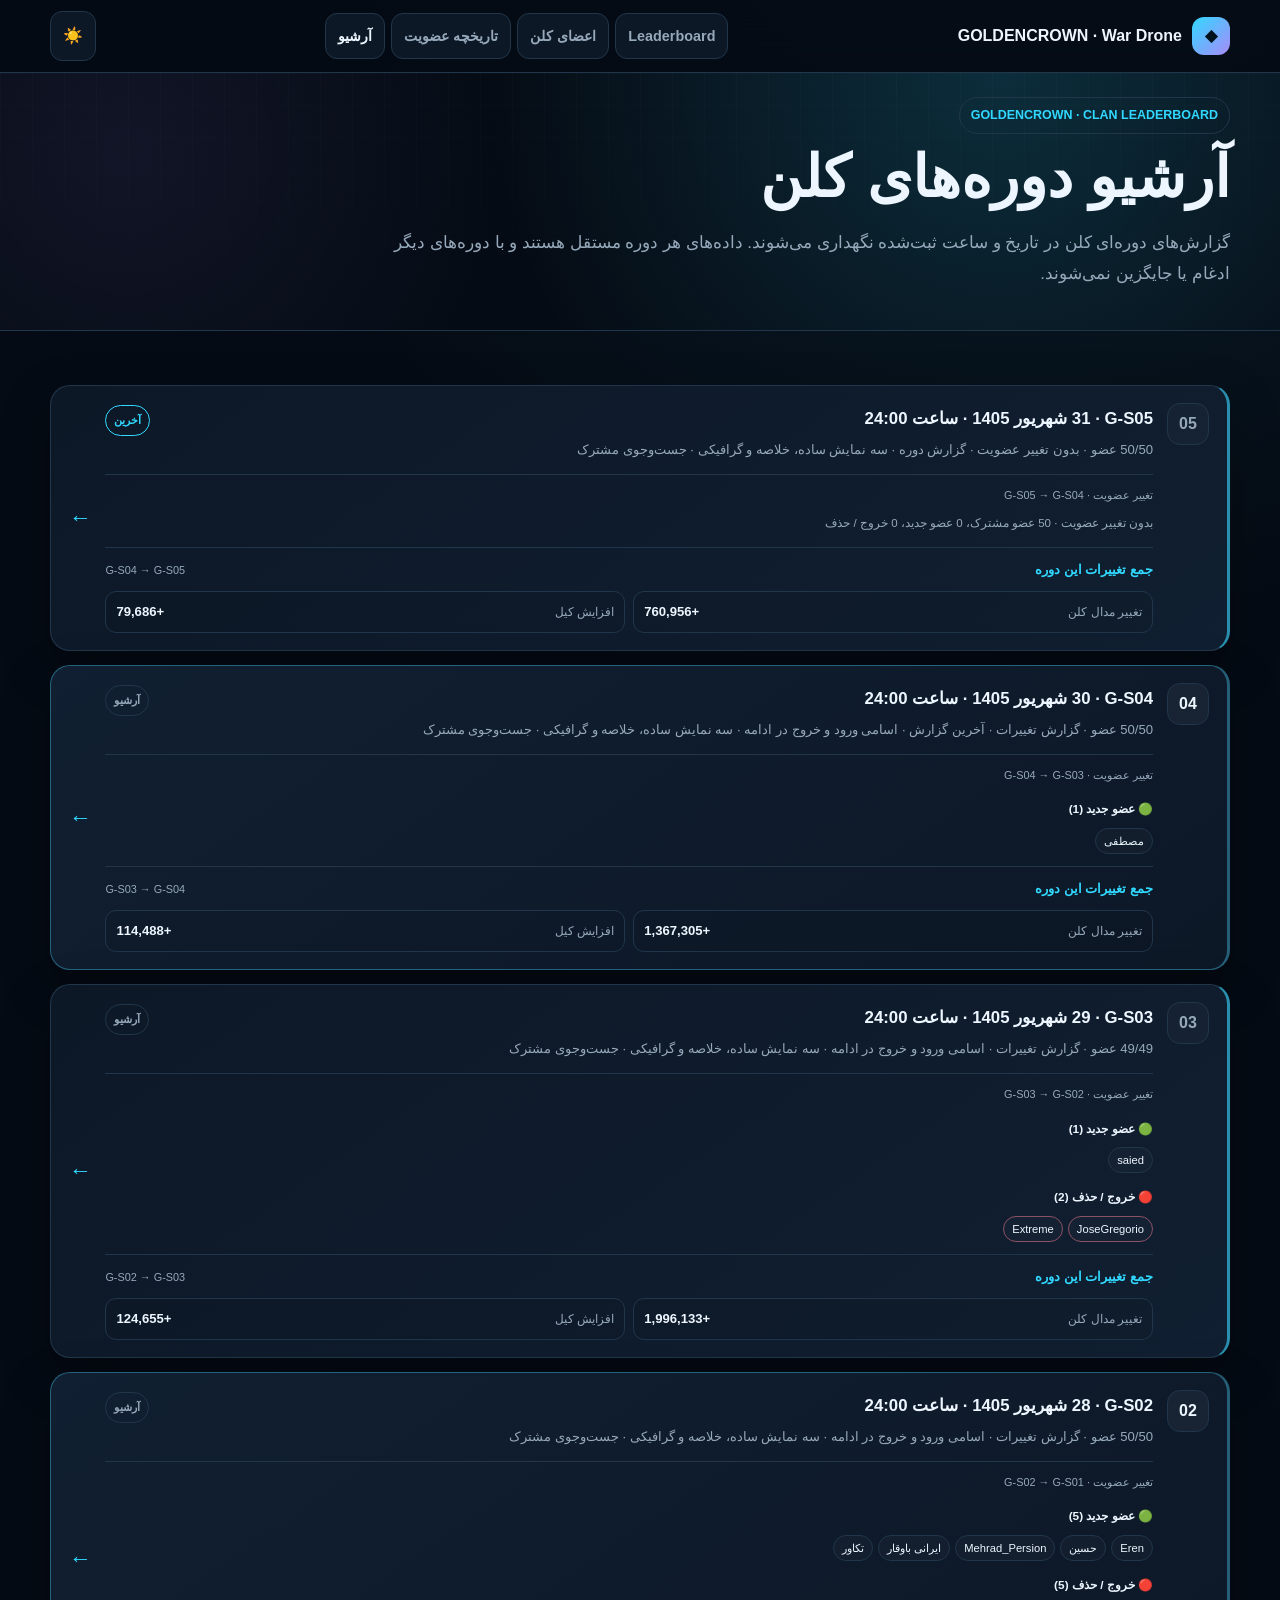
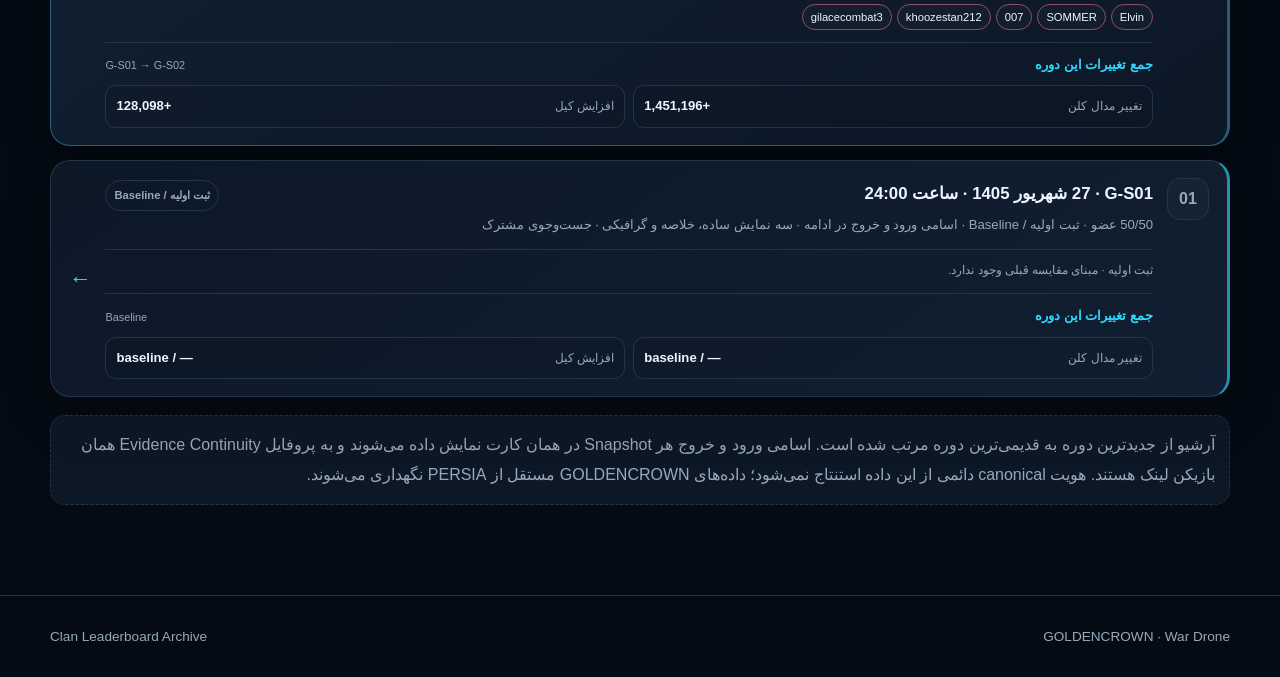
==== commit 8734e2cd: "fix: update Golden G-S05 aggregate kill delta" ====
--- a/clan-leaderboard/archive.html
+++ b/clan-leaderboard/archive.html
@@ -1,4 +1,4 @@
-<!doctype html><html lang="fa" dir="rtl" data-theme="dark"><head><meta charset="utf-8"><meta name="viewport" content="width=device-width,initial-scale=1,viewport-fit=cover"><meta name="theme-color" content="#050b14"><title>GOLDENCROWN · Clan Leaderboard Archive</title><link rel="stylesheet" href="../assets/css/app.css"><link rel="stylesheet" href="../assets/css/site.css"><style>.archive{padding:34px 0 50px}.hero{padding:24px 0;border-bottom:1px solid var(--line)}.badge{display:inline-block;border:1px solid var(--line);border-radius:999px;padding:6px 11px;color:var(--cyan);font-size:.78rem;font-weight:900}.hero h1{font-size:clamp(2rem,6vw,3.6rem);margin:10px 0}.hero p{color:var(--muted);max-width:850px}.report-list{display:grid;gap:14px;margin-top:20px}.report{position:relative;display:grid;grid-template-columns:auto 1fr auto;gap:14px;align-items:center;overflow:hidden;text-decoration:none;color:var(--text);border:1px solid var(--line);border-radius:20px;padding:17px 18px;background:linear-gradient(145deg,var(--panel),var(--panel2));box-shadow:var(--shadow);transition:transform .18s ease,border-color .18s ease,background .18s ease,box-shadow .18s ease}.report:nth-child(even){background:linear-gradient(145deg,var(--panel2),var(--panel));border-color:color-mix(in srgb,var(--line) 72%,var(--cyan) 28%)}.report:nth-child(odd){border-right:3px solid color-mix(in srgb,var(--cyan) 55%,var(--line))}.report:nth-child(even){border-right:3px solid color-mix(in srgb,var(--cyan) 25%,var(--line))}.report:hover{transform:translateY(-2px);border-color:var(--cyan);box-shadow:var(--shadow),0 0 0 1px color-mix(in srgb,var(--cyan) 22%,transparent)}.report:active{transform:scale(.99);border-color:var(--cyan)}.report-index{display:grid;place-items:center;min-width:42px;height:42px;border-radius:13px;border:1px solid var(--line);background:rgba(255,255,255,.025);color:var(--muted);font-weight:900}.report:nth-child(even) .report-index{background:rgba(255,255,255,.045);color:var(--text)}.report-main{min-width:0}.report-heading{display:flex;align-items:center;justify-content:space-between;gap:10px}.report h2{font-size:1.05rem;margin:0 0 4px}.report p{margin:0;color:var(--muted);font-size:.82rem}.report-status{flex:0 0 auto;border:1px solid var(--line);border-radius:999px;padding:4px 8px;color:var(--muted);font-size:.7rem;font-weight:800}.report:first-child .report-status{color:var(--cyan);border-color:var(--cyan)}.report-aggregate{display:grid;grid-template-columns:1fr 1fr;gap:8px;margin-top:12px;padding-top:10px;border-top:1px solid var(--line)}.aggregate-heading{grid-column:1/-1;display:flex;align-items:center;justify-content:space-between;gap:8px}.aggregate-heading strong{color:var(--cyan);font-size:.84rem}.aggregate-heading span{color:var(--muted);font-size:.68rem}.aggregate-item{display:flex;align-items:center;justify-content:space-between;gap:10px;border:1px solid var(--line);border-radius:11px;padding:8px 10px;background:rgba(0,0,0,.08)}.aggregate-item span{color:var(--muted);font-size:.75rem}.aggregate-item b{font-size:.82rem;font-variant-numeric:tabular-nums}.arrow{font-size:1.4rem;color:var(--cyan)}.note{margin-top:18px;padding:14px;border:1px dashed var(--line);border-radius:15px;color:var(--muted);background:var(--panel)}@media(max-width:620px){.shell{width:min(94vw,620px)}.report{grid-template-columns:auto 1fr;gap:10px;padding:15px}.report-index{min-width:36px;height:36px;border-radius:11px}.report-heading{display:block}.report-status{display:inline-block;margin-top:5px}.report p{line-height:1.7}.report-aggregate{grid-template-columns:1fr;gap:6px}.aggregate-heading{display:block}.aggregate-heading span{display:block;margin-top:2px}.aggregate-item{padding:8px}.arrow{display:none}}@media(prefers-reduced-motion:reduce){.report{transition:none}}.report{align-items:start}.report-title-link{color:inherit;text-decoration:none}.report-title-link:hover{color:var(--cyan)}.report-open{align-self:center;color:var(--cyan);text-decoration:none;font-size:1.4rem}.report-changes{display:grid;gap:8px;margin-top:12px;padding-top:10px;border-top:1px solid var(--line)}.change-transition{font-size:.68rem;color:var(--muted)}.change-group{display:grid;gap:5px}.change-group__heading strong{font-size:.74rem}.change-list{display:flex;flex-wrap:wrap;gap:5px}.change-player{display:inline-flex;align-items:center;gap:4px;border:1px solid var(--line);border-radius:999px;padding:5px 8px;background:rgba(255,255,255,.02);color:var(--text);text-decoration:none;font-size:.7rem;line-height:1.25}.change-player:hover{border-color:var(--cyan);color:var(--cyan)}.change-player--left{border-color:color-mix(in srgb,#ff6f7f 48%,var(--line))}.change-player--left:hover{border-color:#ff6f7f;color:#ff9da8}.change-empty{color:var(--muted);font-size:.72rem}</style></head><body><header class="topbar"><div class="shell"><a class="brand" href="../index.html"><span class="brand-mark">◆</span><span><b>GOLDENCROWN</b> · War Drone</span></a><nav class="nav"><a class="btn" href="index.html">Leaderboard</a><a class="btn" href="players.html">اعضای کلن</a><a class="btn" href="member-history.html">تاریخچه عضویت</a><a class="btn active" href="archive.html">آرشیو</a></nav><button class="theme-toggle" data-theme-toggle>☀️</button></div></header><main><section class="hero"><div class="shell"><span class="badge">GOLDENCROWN · CLAN LEADERBOARD</span><h1>آرشیو دوره‌های کلن</h1><p>گزارش‌های دوره‌ای کلن در تاریخ و ساعت ثبت‌شده نگهداری می‌شوند. داده‌های هر دوره مستقل هستند و با دوره‌های دیگر ادغام یا جایگزین نمی‌شوند.</p></div></section><section class="archive"><div class="shell"><div class="report-list"><article class="report report--period-5"><span class="report-index" aria-hidden="true">05</span><div class="report-main"><div class="report-heading"><h2><a class="report-title-link" href="index.html?snapshot=G-S05&mode=simple"><bdi dir="ltr">G-S05</bdi> · 31 شهریور 1405 · ساعت <bdi dir="ltr">24:00</bdi></a></h2><span class="report-status">آخرین</span></div><p>50/50 عضو · بدون تغییر عضویت · گزارش دوره · سه نمایش ساده، خلاصه و گرافیکی · جست‌وجوی مشترک</p><div class="report-changes"><div class="change-transition">تغییر عضویت · <bdi dir="ltr">G-S04</bdi> → <bdi dir="ltr">G-S05</bdi></div><div class="change-empty">بدون تغییر عضویت · 50 عضو مشترک، 0 عضو جدید، 0 خروج / حذف</div></div><div class="report-aggregate"><div class="aggregate-heading"><strong>جمع تغییرات این دوره</strong><span>G-S04 → G-S05</span></div><div class="aggregate-item"><span>تغییر مدال کلن</span><b>+760,956</b></div><div class="aggregate-item"><span>افزایش کیل</span><b>+74,686</b></div></div></div><a class="arrow report-open" href="index.html?snapshot=G-S05&mode=simple" aria-label="G-S05 — 31 شهریور 1405 24:00">←</a></article><article class="report report--period-4"><span class="report-index" aria-hidden="true">04</span><div class="report-main"><div class="report-heading"><h2><a class="report-title-link" href="index.html?snapshot=G-S04&mode=simple"><bdi dir="ltr">G-S04</bdi> · 30 شهریور 1405 · ساعت <bdi dir="ltr">24:00</bdi></a></h2><span class="report-status">آرشیو</span></div><p>50/50 عضو · گزارش تغییرات · آخرین گزارش · اسامی ورود و خروج در ادامه · سه نمایش ساده، خلاصه و گرافیکی · جست‌وجوی مشترک</p><div class="report-changes"><div class="change-transition">تغییر عضویت · <bdi dir="ltr">G-S03</bdi> → <bdi dir="ltr">G-S04</bdi></div><div class="change-group change-player--new"><div class="change-group__heading"><strong>🟢 عضو جدید (1)</strong></div><div class="change-list"><a class="change-player change-player--new" href="player.html?id=G-S04-R050" title="مشاهده پروفایل">مصطفی</a></div></div></div><div class="report-aggregate"><div class="aggregate-heading"><strong>جمع تغییرات این دوره</strong><span>G-S03 → G-S04</span></div><div class="aggregate-item"><span>تغییر مدال کلن</span><b>+1,367,305</b></div><div class="aggregate-item"><span>افزایش کیل</span><b>+114,488</b></div></div></div><a class="arrow report-open" href="index.html?snapshot=G-S04&mode=simple" aria-label="G-S04 — 30 شهریور 1405 24:00">←</a></article>
+<!doctype html><html lang="fa" dir="rtl" data-theme="dark"><head><meta charset="utf-8"><meta name="viewport" content="width=device-width,initial-scale=1,viewport-fit=cover"><meta name="theme-color" content="#050b14"><title>GOLDENCROWN · Clan Leaderboard Archive</title><link rel="stylesheet" href="../assets/css/app.css"><link rel="stylesheet" href="../assets/css/site.css"><style>.archive{padding:34px 0 50px}.hero{padding:24px 0;border-bottom:1px solid var(--line)}.badge{display:inline-block;border:1px solid var(--line);border-radius:999px;padding:6px 11px;color:var(--cyan);font-size:.78rem;font-weight:900}.hero h1{font-size:clamp(2rem,6vw,3.6rem);margin:10px 0}.hero p{color:var(--muted);max-width:850px}.report-list{display:grid;gap:14px;margin-top:20px}.report{position:relative;display:grid;grid-template-columns:auto 1fr auto;gap:14px;align-items:center;overflow:hidden;text-decoration:none;color:var(--text);border:1px solid var(--line);border-radius:20px;padding:17px 18px;background:linear-gradient(145deg,var(--panel),var(--panel2));box-shadow:var(--shadow);transition:transform .18s ease,border-color .18s ease,background .18s ease,box-shadow .18s ease}.report:nth-child(even){background:linear-gradient(145deg,var(--panel2),var(--panel));border-color:color-mix(in srgb,var(--line) 72%,var(--cyan) 28%)}.report:nth-child(odd){border-right:3px solid color-mix(in srgb,var(--cyan) 55%,var(--line))}.report:nth-child(even){border-right:3px solid color-mix(in srgb,var(--cyan) 25%,var(--line))}.report:hover{transform:translateY(-2px);border-color:var(--cyan);box-shadow:var(--shadow),0 0 0 1px color-mix(in srgb,var(--cyan) 22%,transparent)}.report:active{transform:scale(.99);border-color:var(--cyan)}.report-index{display:grid;place-items:center;min-width:42px;height:42px;border-radius:13px;border:1px solid var(--line);background:rgba(255,255,255,.025);color:var(--muted);font-weight:900}.report:nth-child(even) .report-index{background:rgba(255,255,255,.045);color:var(--text)}.report-main{min-width:0}.report-heading{display:flex;align-items:center;justify-content:space-between;gap:10px}.report h2{font-size:1.05rem;margin:0 0 4px}.report p{margin:0;color:var(--muted);font-size:.82rem}.report-status{flex:0 0 auto;border:1px solid var(--line);border-radius:999px;padding:4px 8px;color:var(--muted);font-size:.7rem;font-weight:800}.report:first-child .report-status{color:var(--cyan);border-color:var(--cyan)}.report-aggregate{display:grid;grid-template-columns:1fr 1fr;gap:8px;margin-top:12px;padding-top:10px;border-top:1px solid var(--line)}.aggregate-heading{grid-column:1/-1;display:flex;align-items:center;justify-content:space-between;gap:8px}.aggregate-heading strong{color:var(--cyan);font-size:.84rem}.aggregate-heading span{color:var(--muted);font-size:.68rem}.aggregate-item{display:flex;align-items:center;justify-content:space-between;gap:10px;border:1px solid var(--line);border-radius:11px;padding:8px 10px;background:rgba(0,0,0,.08)}.aggregate-item span{color:var(--muted);font-size:.75rem}.aggregate-item b{font-size:.82rem;font-variant-numeric:tabular-nums}.arrow{font-size:1.4rem;color:var(--cyan)}.note{margin-top:18px;padding:14px;border:1px dashed var(--line);border-radius:15px;color:var(--muted);background:var(--panel)}@media(max-width:620px){.shell{width:min(94vw,620px)}.report{grid-template-columns:auto 1fr;gap:10px;padding:15px}.report-index{min-width:36px;height:36px;border-radius:11px}.report-heading{display:block}.report-status{display:inline-block;margin-top:5px}.report p{line-height:1.7}.report-aggregate{grid-template-columns:1fr;gap:6px}.aggregate-heading{display:block}.aggregate-heading span{display:block;margin-top:2px}.aggregate-item{padding:8px}.arrow{display:none}}@media(prefers-reduced-motion:reduce){.report{transition:none}}.report{align-items:start}.report-title-link{color:inherit;text-decoration:none}.report-title-link:hover{color:var(--cyan)}.report-open{align-self:center;color:var(--cyan);text-decoration:none;font-size:1.4rem}.report-changes{display:grid;gap:8px;margin-top:12px;padding-top:10px;border-top:1px solid var(--line)}.change-transition{font-size:.68rem;color:var(--muted)}.change-group{display:grid;gap:5px}.change-group__heading strong{font-size:.74rem}.change-list{display:flex;flex-wrap:wrap;gap:5px}.change-player{display:inline-flex;align-items:center;gap:4px;border:1px solid var(--line);border-radius:999px;padding:5px 8px;background:rgba(255,255,255,.02);color:var(--text);text-decoration:none;font-size:.7rem;line-height:1.25}.change-player:hover{border-color:var(--cyan);color:var(--cyan)}.change-player--left{border-color:color-mix(in srgb,#ff6f7f 48%,var(--line))}.change-player--left:hover{border-color:#ff6f7f;color:#ff9da8}.change-empty{color:var(--muted);font-size:.72rem}</style></head><body><header class="topbar"><div class="shell"><a class="brand" href="../index.html"><span class="brand-mark">◆</span><span><b>GOLDENCROWN</b> · War Drone</span></a><nav class="nav"><a class="btn" href="index.html">Leaderboard</a><a class="btn" href="players.html">اعضای کلن</a><a class="btn" href="member-history.html">تاریخچه عضویت</a><a class="btn active" href="archive.html">آرشیو</a></nav><button class="theme-toggle" data-theme-toggle>☀️</button></div></header><main><section class="hero"><div class="shell"><span class="badge">GOLDENCROWN · CLAN LEADERBOARD</span><h1>آرشیو دوره‌های کلن</h1><p>گزارش‌های دوره‌ای کلن در تاریخ و ساعت ثبت‌شده نگهداری می‌شوند. داده‌های هر دوره مستقل هستند و با دوره‌های دیگر ادغام یا جایگزین نمی‌شوند.</p></div></section><section class="archive"><div class="shell"><div class="report-list"><article class="report report--period-5"><span class="report-index" aria-hidden="true">05</span><div class="report-main"><div class="report-heading"><h2><a class="report-title-link" href="index.html?snapshot=G-S05&mode=simple"><bdi dir="ltr">G-S05</bdi> · 31 شهریور 1405 · ساعت <bdi dir="ltr">24:00</bdi></a></h2><span class="report-status">آخرین</span></div><p>50/50 عضو · بدون تغییر عضویت · گزارش دوره · سه نمایش ساده، خلاصه و گرافیکی · جست‌وجوی مشترک</p><div class="report-changes"><div class="change-transition">تغییر عضویت · <bdi dir="ltr">G-S04</bdi> → <bdi dir="ltr">G-S05</bdi></div><div class="change-empty">بدون تغییر عضویت · 50 عضو مشترک، 0 عضو جدید، 0 خروج / حذف</div></div><div class="report-aggregate"><div class="aggregate-heading"><strong>جمع تغییرات این دوره</strong><span>G-S04 → G-S05</span></div><div class="aggregate-item"><span>تغییر مدال کلن</span><b>+760,956</b></div><div class="aggregate-item"><span>افزایش کیل</span><b>+79,686</b></div></div></div><a class="arrow report-open" href="index.html?snapshot=G-S05&mode=simple" aria-label="G-S05 — 31 شهریور 1405 24:00">←</a></article><article class="report report--period-4"><span class="report-index" aria-hidden="true">04</span><div class="report-main"><div class="report-heading"><h2><a class="report-title-link" href="index.html?snapshot=G-S04&mode=simple"><bdi dir="ltr">G-S04</bdi> · 30 شهریور 1405 · ساعت <bdi dir="ltr">24:00</bdi></a></h2><span class="report-status">آرشیو</span></div><p>50/50 عضو · گزارش تغییرات · آخرین گزارش · اسامی ورود و خروج در ادامه · سه نمایش ساده، خلاصه و گرافیکی · جست‌وجوی مشترک</p><div class="report-changes"><div class="change-transition">تغییر عضویت · <bdi dir="ltr">G-S03</bdi> → <bdi dir="ltr">G-S04</bdi></div><div class="change-group change-player--new"><div class="change-group__heading"><strong>🟢 عضو جدید (1)</strong></div><div class="change-list"><a class="change-player change-player--new" href="player.html?id=G-S04-R050" title="مشاهده پروفایل">مصطفی</a></div></div></div><div class="report-aggregate"><div class="aggregate-heading"><strong>جمع تغییرات این دوره</strong><span>G-S03 → G-S04</span></div><div class="aggregate-item"><span>تغییر مدال کلن</span><b>+1,367,305</b></div><div class="aggregate-item"><span>افزایش کیل</span><b>+114,488</b></div></div></div><a class="arrow report-open" href="index.html?snapshot=G-S04&mode=simple" aria-label="G-S04 — 30 شهریور 1405 24:00">←</a></article>
 <article class="report report--period-3"><span class="report-index" aria-hidden="true">03</span><div class="report-main"><div class="report-heading"><h2><a class="report-title-link" href="index.html?snapshot=G-S03&mode=simple"><bdi dir="ltr">G-S03</bdi> · 29 شهریور 1405 · ساعت <bdi dir="ltr">24:00</bdi></a></h2><span class="report-status">آرشیو</span></div><p>49/49 عضو · گزارش تغییرات · اسامی ورود و خروج در ادامه · سه نمایش ساده، خلاصه و گرافیکی · جست‌وجوی مشترک</p><div class="report-changes"><div class="change-transition">تغییر عضویت · <bdi dir="ltr">G-S02</bdi> → <bdi dir="ltr">G-S03</bdi></div><div class="change-group change-player--new"><div class="change-group__heading"><strong>🟢 عضو جدید (1)</strong></div><div class="change-list"><a class="change-player change-player--new" href="player.html?id=G-S03-R048" title="مشاهده پروفایل">saied</a></div></div><div class="change-group change-player--left"><div class="change-group__heading"><strong>🔴 خروج / حذف (2)</strong></div><div class="change-list"><a class="change-player change-player--left" href="player.html?id=G-S02-R002" title="مشاهده پروفایل">JoseGregorio</a><a class="change-player change-player--left" href="player.html?id=G-S02-R042" title="مشاهده پروفایل">Extreme</a></div></div></div><div class="report-aggregate"><div class="aggregate-heading"><strong>جمع تغییرات این دوره</strong><span>G-S02 → G-S03</span></div><div class="aggregate-item"><span>تغییر مدال کلن</span><b>+1,996,133</b></div><div class="aggregate-item"><span>افزایش کیل</span><b>+124,655</b></div></div></div><a class="arrow report-open" href="index.html?snapshot=G-S03&mode=simple" aria-label="G-S03 — 29 شهریور 1405 24:00">←</a></article>
 <article class="report report--period-2"><span class="report-index" aria-hidden="true">02</span><div class="report-main"><div class="report-heading"><h2><a class="report-title-link" href="index.html?snapshot=G-S02&mode=simple"><bdi dir="ltr">G-S02</bdi> · 28 شهریور 1405 · ساعت <bdi dir="ltr">24:00</bdi></a></h2><span class="report-status">آرشیو</span></div><p>50/50 عضو · گزارش تغییرات · اسامی ورود و خروج در ادامه · سه نمایش ساده، خلاصه و گرافیکی · جست‌وجوی مشترک</p><div class="report-changes"><div class="change-transition">تغییر عضویت · <bdi dir="ltr">G-S01</bdi> → <bdi dir="ltr">G-S02</bdi></div><div class="change-group change-player--new"><div class="change-group__heading"><strong>🟢 عضو جدید (5)</strong></div><div class="change-list"><a class="change-player change-player--new" href="player.html?id=G-S02-R031" title="مشاهده پروفایل">Eren</a><a class="change-player change-player--new" href="player.html?id=G-S02-R047" title="مشاهده پروفایل">حسين</a><a class="change-player change-player--new" href="player.html?id=G-S02-R048" title="مشاهده پروفایل">Mehrad_Persion</a><a class="change-player change-player--new" href="player.html?id=G-S02-R049" title="مشاهده پروفایل">ایرانی باوقار</a><a class="change-player change-player--new" href="player.html?id=G-S02-R050" title="مشاهده پروفایل">تکاور</a></div></div><div class="change-group change-player--left"><div class="change-group__heading"><strong>🔴 خروج / حذف (5)</strong></div><div class="change-list"><a class="change-player change-player--left" href="player.html?id=G-S01-R033" title="مشاهده پروفایل">Elvin</a><a class="change-player change-player--left" href="player.html?id=G-S01-R036" title="مشاهده پروفایل">SOMMER</a><a class="change-player change-player--left" href="player.html?id=G-S01-R040" title="مشاهده پروفایل">007</a><a class="change-player change-player--left" href="player.html?id=G-S01-R044" title="مشاهده پروفایل">khoozestan212</a><a class="change-player change-player--left" href="player.html?id=G-S01-R048" title="مشاهده پروفایل">gilacecombat3</a></div></div></div><div class="report-aggregate"><div class="aggregate-heading"><strong>جمع تغییرات این دوره</strong><span>G-S01 → G-S02</span></div><div class="aggregate-item"><span>تغییر مدال کلن</span><b>+1,451,196</b></div><div class="aggregate-item"><span>افزایش کیل</span><b>+128,098</b></div></div></div><a class="arrow report-open" href="index.html?snapshot=G-S02&mode=simple" aria-label="G-S02 — 28 شهریور 1405 24:00">←</a></article>
 <article class="report report--period-1"><span class="report-index" aria-hidden="true">01</span><div class="report-main"><div class="report-heading"><h2><a class="report-title-link" href="index.html?snapshot=G-S01&mode=simple"><bdi dir="ltr">G-S01</bdi> · 27 شهریور 1405 · ساعت <bdi dir="ltr">24:00</bdi></a></h2><span class="report-status">ثبت اولیه / Baseline</span></div><p>50/50 عضو · ثبت اولیه / Baseline · اسامی ورود و خروج در ادامه · سه نمایش ساده، خلاصه و گرافیکی · جست‌وجوی مشترک</p><div class="report-changes"><div class="change-empty">ثبت اولیه · مبنای مقایسه قبلی وجود ندارد.</div></div><div class="report-aggregate"><div class="aggregate-heading"><strong>جمع تغییرات این دوره</strong><span>Baseline</span></div><div class="aggregate-item"><span>تغییر مدال کلن</span><b>— / baseline</b></div><div class="aggregate-item"><span>افزایش کیل</span><b>— / baseline</b></div></div></div><a class="arrow report-open" href="index.html?snapshot=G-S01&mode=simple" aria-label="G-S01 — 27 شهریور 1405 24:00">←</a></article></div><div class="note">آرشیو از جدیدترین دوره به قدیمی‌ترین دوره مرتب شده است. اسامی ورود و خروج هر Snapshot در همان کارت نمایش داده می‌شوند و به پروفایل Evidence Continuity همان بازیکن لینک هستند. هویت canonical دائمی از این داده استنتاج نمی‌شود؛ داده‌های GOLDENCROWN مستقل از PERSIA نگهداری می‌شوند.</div></div></section></main><footer class="footer"><div class="shell"><span>GOLDENCROWN · War Drone</span><span>Clan Leaderboard Archive</span></div></footer><script src="../assets/js/app.js"></script></body></html>
